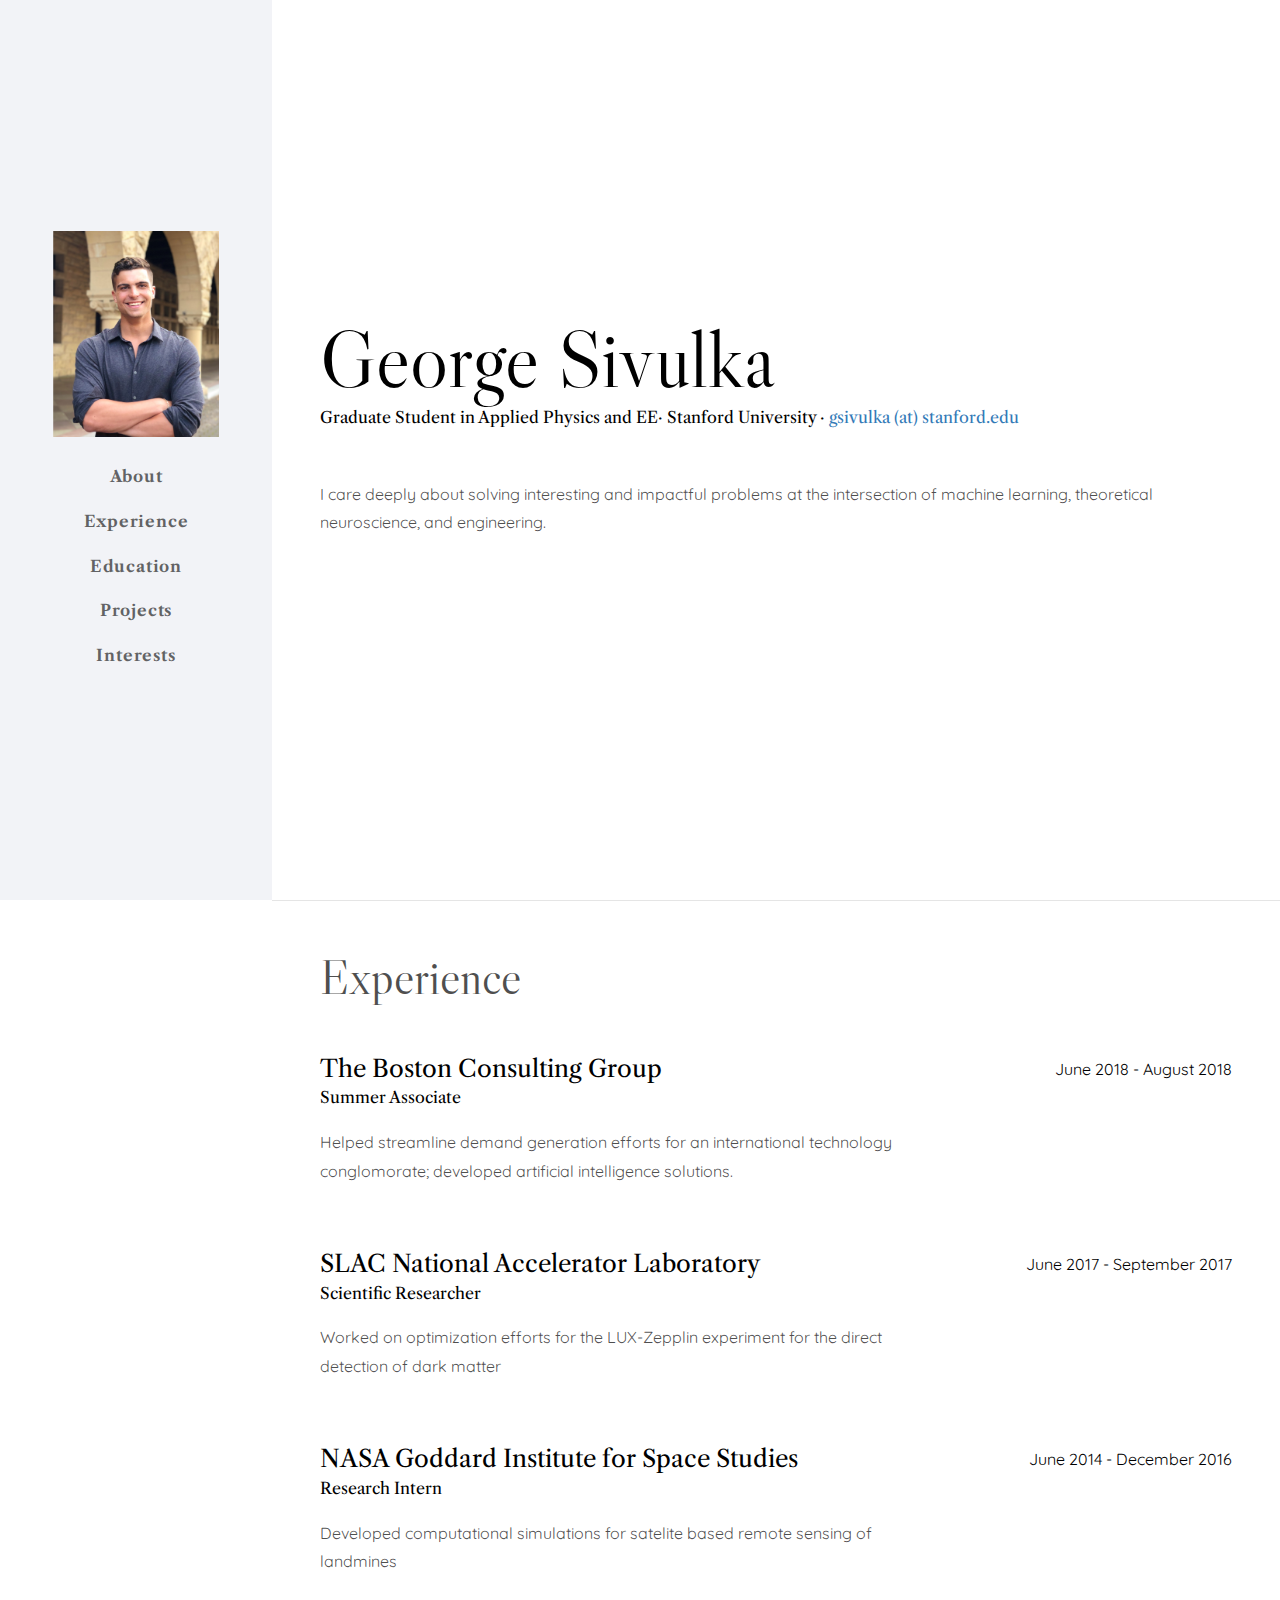
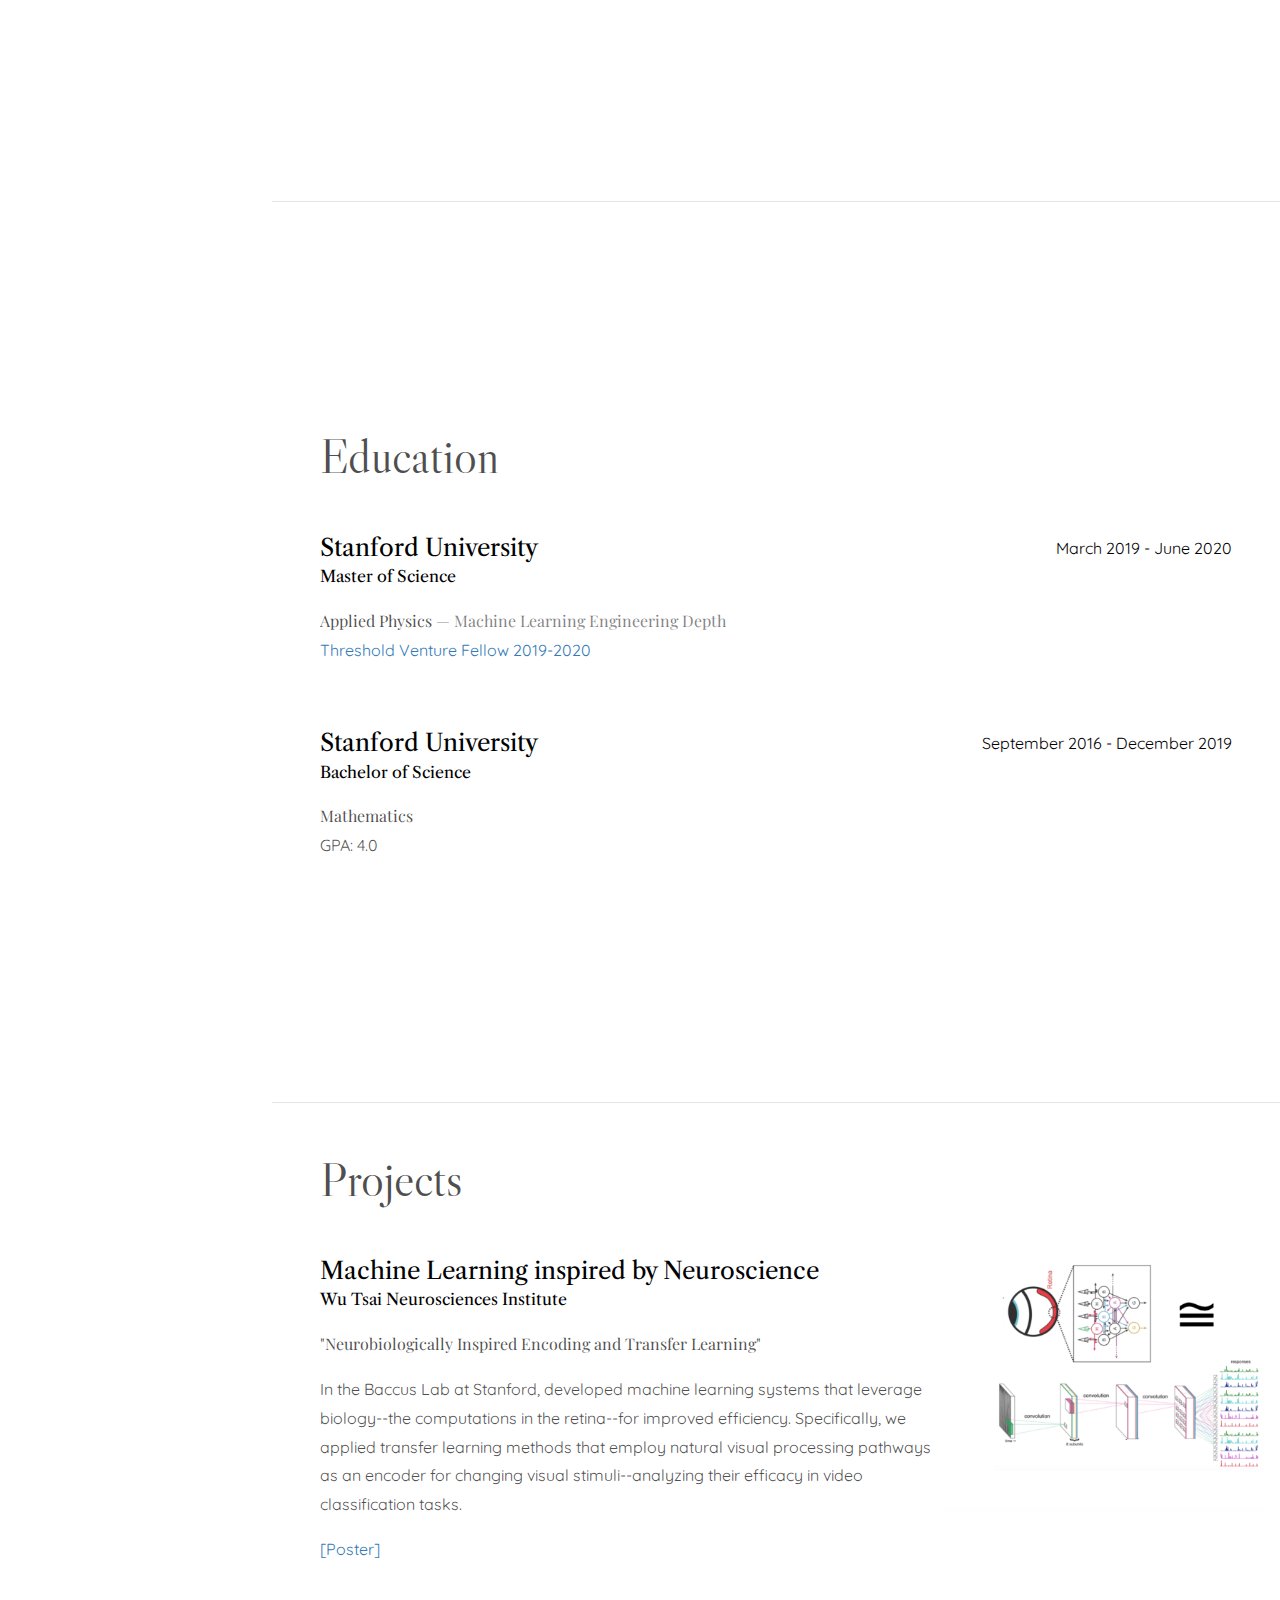
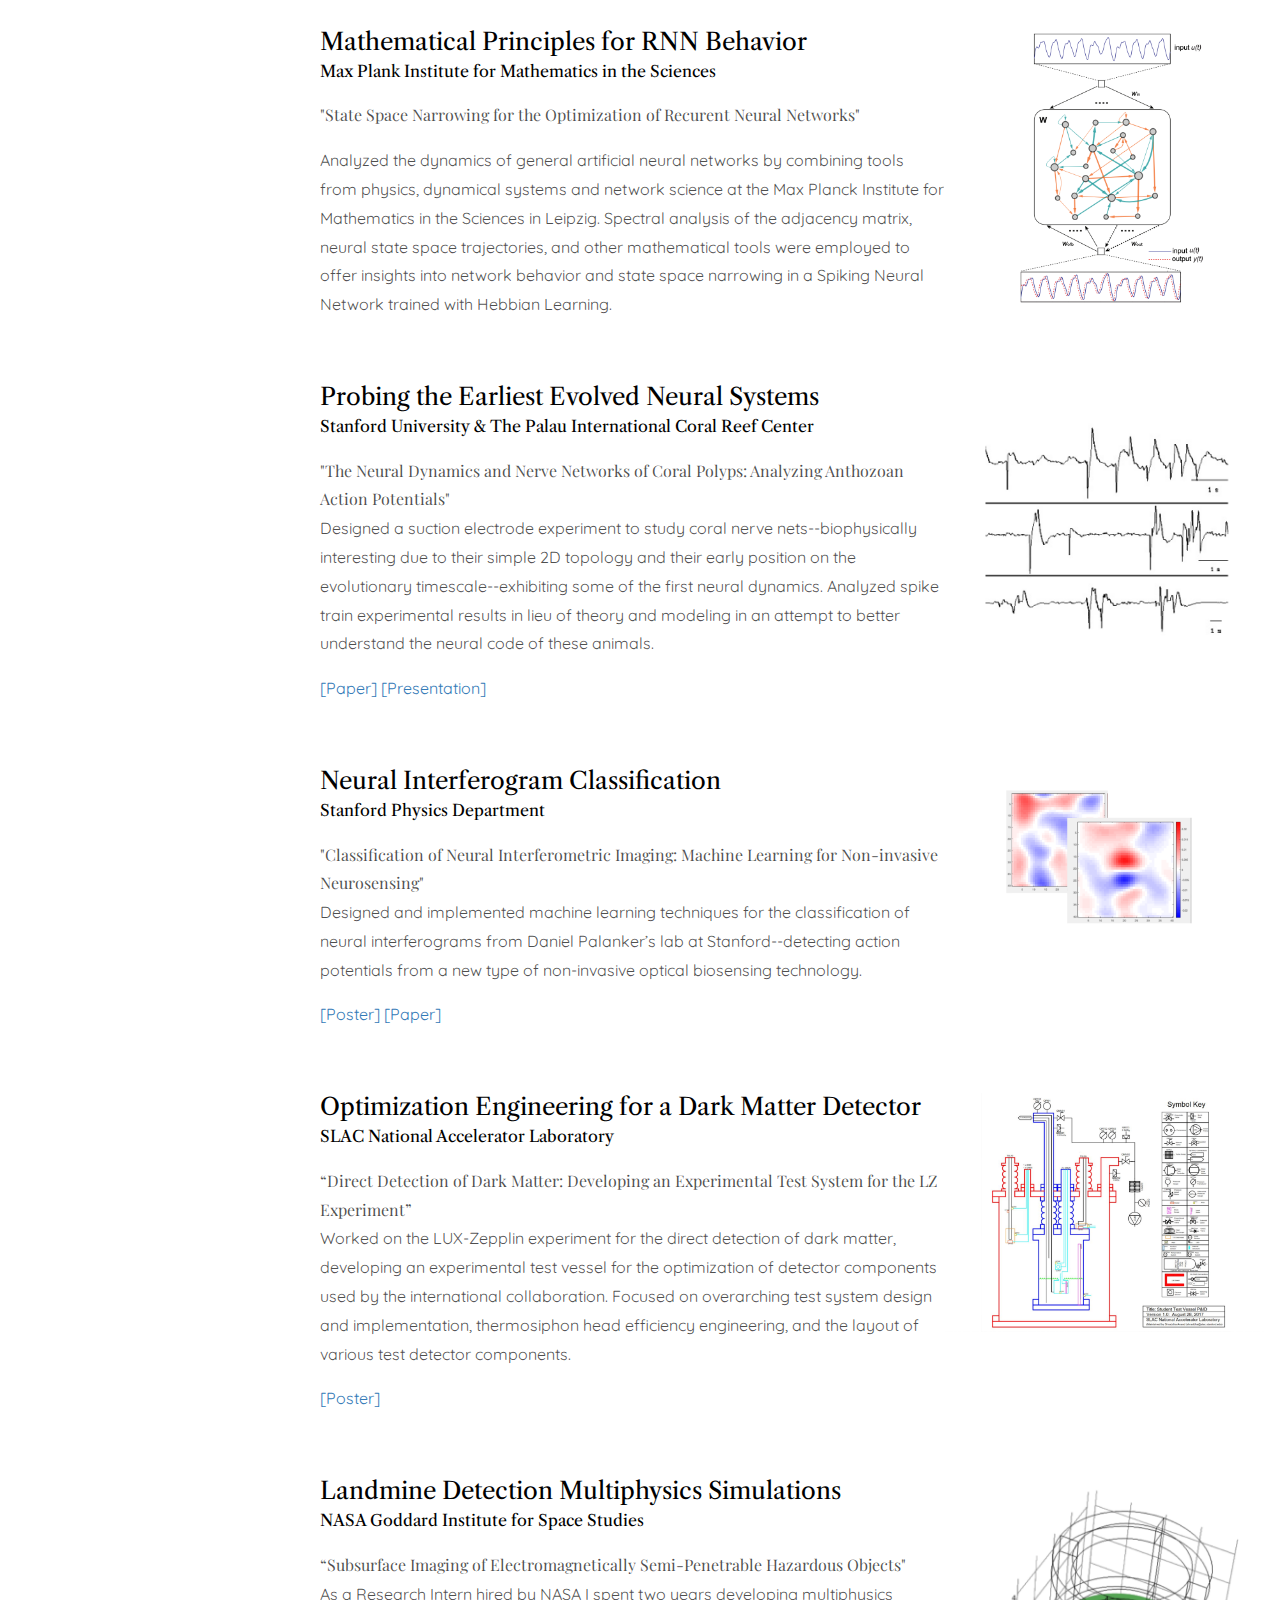
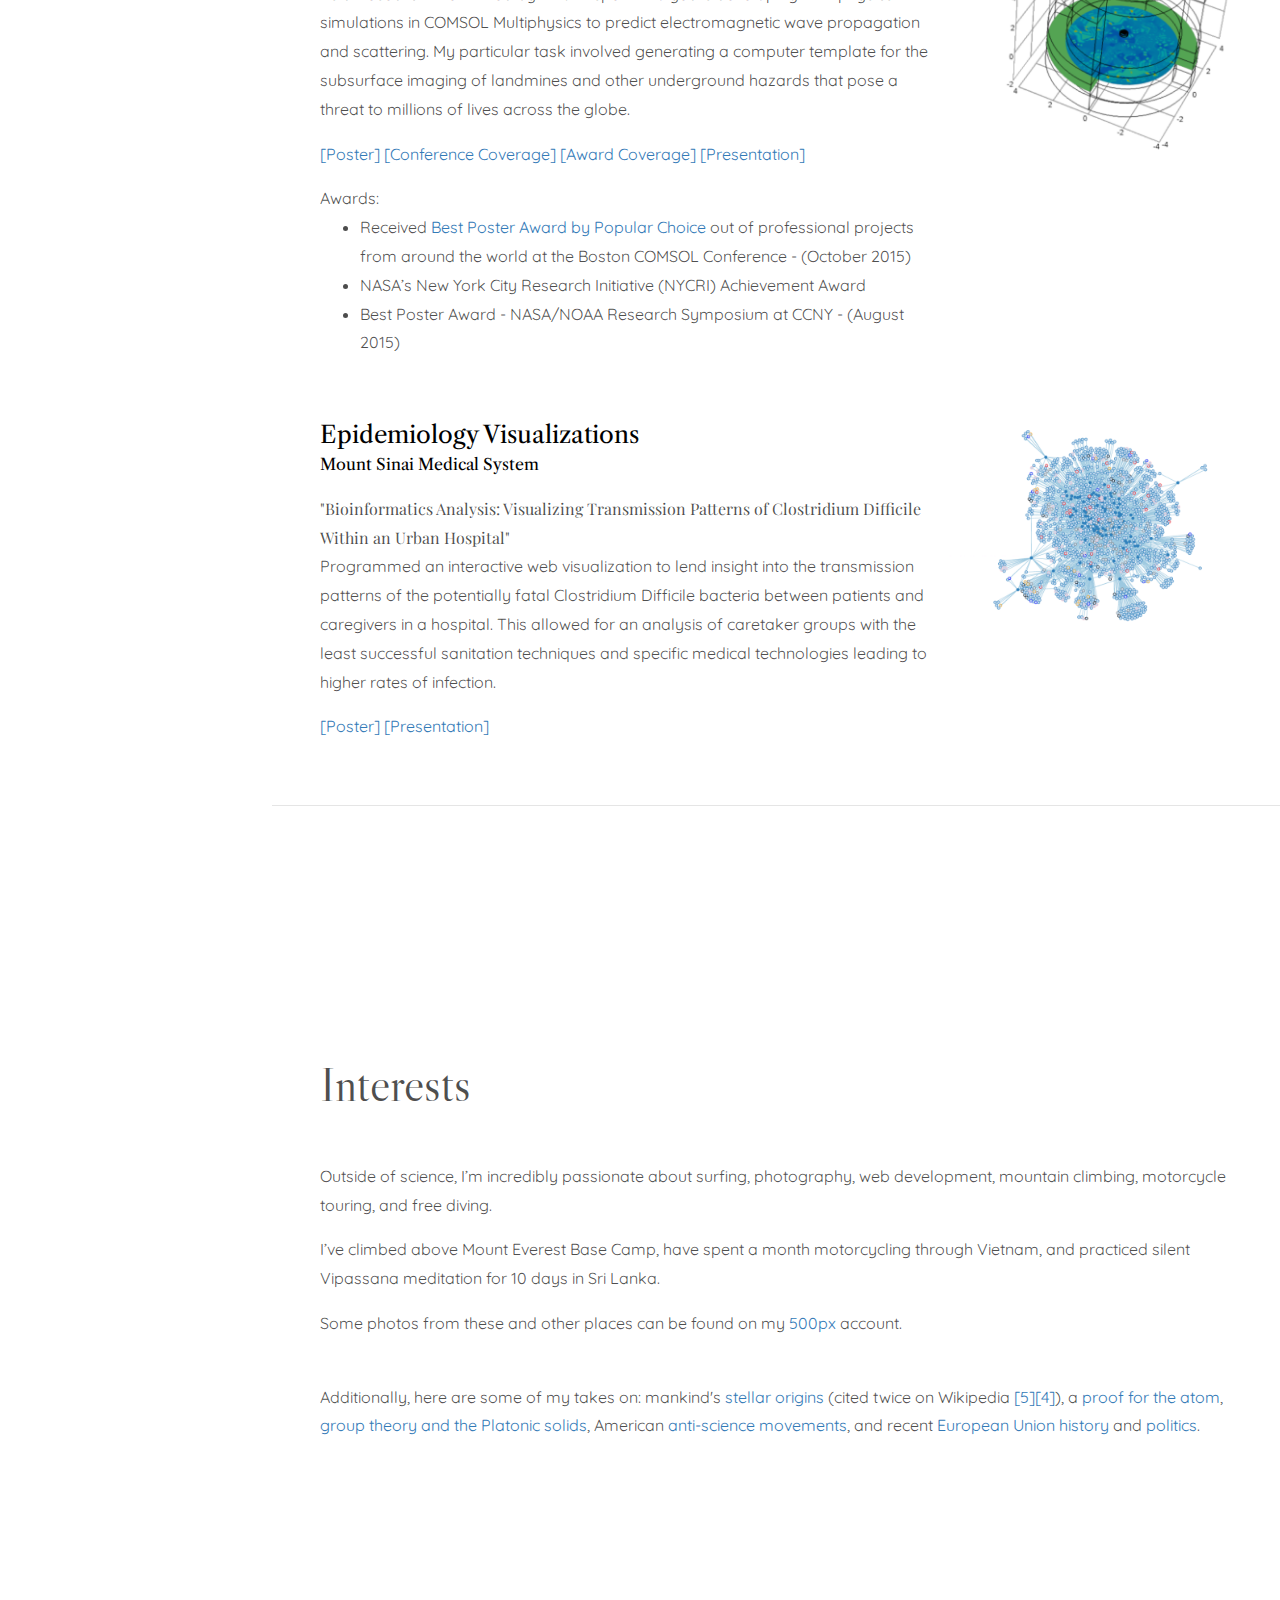
==== index.html @ 3ce3ccdd "Better one-liner" ====
<!-- GEORGE SIVULKA
    -\-                                                     
    \ - \-                                                  
     \  - -\                                                
      \      \\                                             
       \       \                                            
        \       \\                                              
         \        \\                           PERSONAL SITE                 
         \          \\                                        
         \           \\\                                      
          \            \\                                                 
           \            \\                                              
           \. .          \\                                  
            \    .       \\                                 
             \      .    \\                                            
              \       .  \\                                 
              \         . \\                                           
              \            <=)                                         
              \            <==)                                         
              \            <=)                                           
               \           .\\                                           _-
               \         .   \\                                        _-//
               \       .     \\                                     _-_/ /
               \ . . .        \\                                 _- _/ _/
                \              \\                              _- _/ _/
                \               \\                      ___-(O) _/ _/ 
                \                \                  __-   __   /_ /   
                \                 \\          ____ -__- -   /    \_     
                 \                  \\       - - - -       /   \_  \_     
                  \                   \                  //   // \__ \_
                   \                   \\              //   //      \_ \_ 
                    \                   \\          ///   //          \__- 
                    \                -   \\/////////    //            
                    \            -         \_         //              
                    /        -                      //                
                   /     -                       ///                  
                  /   -                       //                      
             __ -/                         ///
  __________/                            // |               
//-_________      ___                ////  |                
        ____\__ -/                /////    |                
    -  -______    -/  -________////        |                
     _______/   -/    \                   |                 
   /_________-/       \                   |                 
  //                  \                   /                 
                       \.                 /                 
                       \     .            /                 
                        \       .        /                  
                       \\           .    /                  
                        \                /                  
                        \              __|                  
                        \              ==/                  
                        /              //                   
                        /          .  //                    
                        /   .  .    //                      
                       /.           /                       
                      /            //                       
                      /           /
                     /          //
                    /         //
                 -/          /
                /          //
            ////         //
         ///_________////


-->

<!DOCTYPE html>
<html lang="en">

<head>

  <meta charset="utf-8">
  <meta name="viewport" content="width=device-width, initial-scale=1, shrink-to-fit=no">
  <meta name="description" content="About George Sivulka">
  <meta name="keywords" content="sivulka,Sivulka,george,George,George Sivulka,george sivulka,stanford,NASA,BCG">
  <meta name="author" content="George Sivulka">

  <title>George Sivulka</title>

  <!-- Bootstrap core CSS -->
  <link href="vendor/bootstrap/css/bootstrap.min.css" rel="stylesheet">

  <!-- Custom styles for this template -->
  <link href="css/resume.css" rel="stylesheet">
  <link rel="shortcut icon" href="favicon.ico" type="image/x-icon">

  <!-- Custom fonts for this template -->
    <link href="https://fonts.googleapis.com/css?family=Libre+Caslon+Display&display=swap" rel="stylesheet">
	<link href="https://fonts.googleapis.com/css?family=Quicksand:300,400,500,700" rel="stylesheet">
	<link href="https://fonts.googleapis.com/css?family=Playfair+Display:400,400i,700" rel="stylesheet">
    <link href="https://fonts.googleapis.com/css?family=Libre+Caslon+Text&display=swap" rel="stylesheet">

  <link href="vendor/fontawesome-free/css/all.min.css" rel="stylesheet">


	
  <!-- Global site tag (gtag.js) - Google Analytics -->
  <script async src="https://www.googletagmanager.com/gtag/js?id=UA-157284380-1"></script>
  <script>
  window.dataLayer = window.dataLayer || [];
  function gtag(){dataLayer.push(arguments);}
  gtag('js', new Date());

  gtag('config', 'UA-157284380-1');
  </script>




	<!-- JQuery -->
	<script src="https://ajax.googleapis.com/ajax/libs/jquery/3.4.1/jquery.min.js"></script>
	
	<!-- Show site once loaded -->
	<script> 
		$(window).on('load', function() {
			$("#cover").hide();
		});
	</script>
	
</head>

<body id="page-top">


	<div id="cover"><!--
		<div class="gooey">
		  <span class="dot"></span>
		  <div class="dots">
		    <span></span>
		    <span></span>
		    <span></span>
		  </div>
		</div>-->
	</div>

  <nav class="navbar navbar-expand-lg navbar-light bg-primary fixed-top" id="sideNav">
    <a class="navbar-brand js-scroll-trigger" href="#page-top">
      <!--<span class="d-block d-lg-none">George Sivulka</span>-->  
      <span class="d-none d-lg-block">
        <img class="img-fluid img-profile mx-auto mb-2" src="img/sivulka.jpg" alt="">
      </span>
    </a>
    <button class="navbar-toggler" type="button" data-toggle="collapse" data-target="#navbarSupportedContent" aria-controls="navbarSupportedContent" aria-expanded="false" aria-label="Toggle navigation">
      <span class="navbar-toggler-icon"></span>
    </button>
    <div class="collapse navbar-collapse" id="navbarSupportedContent">
      <ul class="navbar-nav">
        <li class="nav-item">
          <a class="nav-link js-scroll-trigger" href="#about">About</a>
        </li>
        <li class="nav-item">
          <a class="nav-link js-scroll-trigger" href="#experience">Experience</a>
        </li>
        <li class="nav-item">
          <a class="nav-link js-scroll-trigger" href="#education">Education</a>
        </li>
        <li class="nav-item">
          <a class="nav-link js-scroll-trigger" href="#projects">Projects</a>
        </li>
       <!-- <li class="nav-item">
          <a class="nav-link js-scroll-trigger" href="#skills">Skills</a>
        </li> -->
        <li class="nav-item">
          <a class="nav-link js-scroll-trigger" href="#interests">Interests</a>
        </li>
        <!--<li class="nav-item">
          <a class="nav-link js-scroll-trigger" href="#awards">Awards</a>
        </li> -->
      </ul>
    </div>
  </nav>

  <div class="container-fluid p-0" id="">

    <section class="resume-section p-3 p-lg-5 d-flex align-items-center" id="about">
      <div class="w-100">
        <h1 class="mb-0">
          <span class="text-primary">George Sivulka</span>
        </h1>
        <div class="subheading mb-5"> Graduate Student in Applied Physics and EE· Stanford University · 
          <a href="mailto:gsivulka@stanford.edu">gsivulka (at) stanford.edu</a>
        </div>
        <p class="lead mb-5">I care deeply about solving interesting and impactful problems at the intersection of machine learning, theoretical neuroscience, and engineering.</p>
        
      </div>
    </section>

    <hr class="m-0">

    <section class="resume-section p-3 p-lg-5 d-flex justify-content-center" id="experience">
      <div class="w-100">
        <h2 class="mb-5">Experience</h2>
          <!--
        <div class="resume-item d-flex flex-column flex-md-row justify-content-between mb-5">
          <div class="resume-content">
            <h3 class="mb-0">Max Plank Institute for Mathematics in the Sciences, <br> The Stanford Wu Tsai Neurosciences Institute, <br> The Palau International Coral Reef Center</h3>
            <div class="subheading mb-3">Visiting Researcher</div>
            <p>Conducted my own research on three different Theoretical Neuroscience projects in Micronesia, Germany, and back at Stanford.  </p>
          </div>
          <div class="resume-date text-md-right">
            <span class="text-primary">June 2019 - Present</span>
          </div>
        </div>-->

        <div class="resume-item d-flex flex-column flex-md-row justify-content-between mb-5">
          <div class="resume-content">
            <h3 class="mb-0">The Boston Consulting Group</h3>
            <div class="subheading mb-3">Summer Associate</div>
            <p> Helped streamline demand generation efforts for an international technology conglomorate; developed artificial intelligence solutions. </p>
          </div>
          <div class="resume-date text-md-right">
            <span class="text-primary">June 2018 - August 2018</span>
          </div>
        </div>

        <div class="resume-item d-flex flex-column flex-md-row justify-content-between mb-5">
          <div class="resume-content">
            <h3 class="mb-0">SLAC National Accelerator Laboratory</h3>
            <div class="subheading mb-3">Scientific Researcher</div>
            <p>Worked on optimization efforts for the LUX-Zepplin experiment for the direct detection of dark matter</p>
          </div>
          <div class="resume-date text-md-right">
            <span class="text-primary">June 2017 - September 2017</span>
          </div>
        </div>

        <div class="resume-item d-flex flex-column flex-md-row justify-content-between">
          <div class="resume-content">
            <h3 class="mb-0">NASA Goddard Institute for Space Studies</h3>
            <div class="subheading mb-3">Research Intern</div>
            <p>Developed computational simulations for satelite based remote sensing of landmines</p>
          </div>
          <div class="resume-date text-md-right">
            <span class="text-primary">June 2014 - December 2016</span>
          </div>
        </div>

      </div>

    </section>

    <hr class="m-0">

    <section class="resume-section p-3 p-lg-5 d-flex align-items-center" id="education">
      <div class="w-100">
        <h2 class="mb-5">Education</h2>

        <div class="resume-item d-flex flex-column flex-md-row justify-content-between mb-5">
          <div class="resume-content">
            <h3 class="mb-0">Stanford University</h3>
            <div class="subheading mb-3">Master of Science</div>
            <div class="serif">Applied Physics  <span class="lightertext">&mdash; Machine Learning Engineering Depth  </span> </div>
            <!--<p>GPA: 4.00</p>-->
		  <p><a href="https://stvp.stanford.edu/tvf"> Threshold Venture Fellow 2019-2020 </a></p>
          </div>
          <div class="resume-date text-md-right">
            <span class="text-primary">March 2019 - June 2020 </span>
          </div>
        </div>

        <div class="resume-item d-flex flex-column flex-md-row justify-content-between">
          <div class="resume-content">
            <h3 class="mb-0">Stanford University</h3>
            <div class="subheading mb-3">Bachelor of Science</div>
            <div class="serif">Mathematics</div>
            <p>GPA: 4.0</p>
          </div>
          <div class="resume-date text-md-right">
            <span class="text-primary">September 2016 - December 2019 </span>
          </div>
        </div>

      </div>
    </section>

   
      
    <!--<section class="resume-section p-3 p-lg-5 d-flex align-items-center" id="skills">
      <div class="w-100">
        <h2 class="mb-5">Skills</h2>

        <div class="subheading mb-3">Programming Languages &amp; Tools</div>
        <ul class="list-inline dev-icons">
          <li class="list-inline-item">
            <i class="fab fa-html5"></i>
          </li>
          <li class="list-inline-item">
            <i class="fab fa-css3-alt"></i>
          </li>
          <li class="list-inline-item">
            <i class="fab fa-js-square"></i>
          </li>
          <li class="list-inline-item">
            <i class="fab fa-angular"></i>
          </li>
          <li class="list-inline-item">
            <i class="fab fa-react"></i>
          </li>
          <li class="list-inline-item">
            <i class="fab fa-node-js"></i>
          </li>
          <li class="list-inline-item">
            <i class="fab fa-sass"></i>
          </li>
          <li class="list-inline-item">
            <i class="fab fa-less"></i>
          </li>
          <li class="list-inline-item">
            <i class="fab fa-wordpress"></i>
          </li>
          <li class="list-inline-item">
            <i class="fab fa-gulp"></i>
          </li>
          <li class="list-inline-item">
            <i class="fab fa-grunt"></i>
          </li>
          <li class="list-inline-item">
            <i class="fab fa-npm"></i>
          </li>
        </ul>

        <div class="subheading mb-3">Workflow</div>
        <ul class="fa-ul mb-0">
          <li>
            <i class="fa-li fa fa-check"></i>
            Mobile-First, Responsive Design</li>
          <li>
            <i class="fa-li fa fa-check"></i>
            Cross Browser Testing &amp; Debugging</li>
          <li>
            <i class="fa-li fa fa-check"></i>
            Cross Functional Teams</li>
          <li>
            <i class="fa-li fa fa-check"></i>
            Agile Development &amp; Scrum</li>
        </ul>
      </div>
    </section>-->
      
      <hr class="m-0">  
      
      <section class="resume-section p-3 p-lg-5 d-flex justify-content-center" id="projects">
      <div class="w-100">
        <h2 class="mb-5">Projects</h2>
        <div class="resume-item d-flex flex-column flex-md-row justify-content-between mb-5">
          <div class="resume-content">
            <h3 class="mb-0">Machine Learning inspired by Neuroscience</h3>
            <div class="subheading mb-3"> Wu Tsai Neurosciences Institute </div>
              <span class="serif">"Neurobiologically Inspired Encoding and Transfer Learning"</span>
              <p><a href=""></a> </p>
              <p>  In the Baccus Lab at Stanford, developed machine learning systems that leverage biology--the computations in the retina--for improved efficiency.  Specifically, we applied transfer learning methods that employ natural visual processing pathways as an encoder for changing visual stimuli--analyzing their efficacy in video classification tasks. 
              </p>
              <p><a href="/projects/SatchGeo.pdf">[Poster]</a></p>
          </div>
          <div class="resume-date text-md-right">
             <img class="img-fluid mx-auto mb-2" src="img/deepret.png" alt="">  
             
          </div>
        </div>



        <!--<div class="resume-item d-flex flex-column flex-md-row justify-content-between mb-5">
          <div class="resume-content">
            <h3 class="mb-0">Optimizing Non-invasive Neurostimulation</h3>
            <div class="subheading mb-3"> Wu Tsai Neurosciences Institute </div>
              <span class="serif">"Lorentz Force as a Physical Mechanism for Augmenting Ultrasonic Neurostimulation"</span>
              <p><a href="">[In Progress]</a> </p>
              <p>  In the Baccus Lab at Stanford, I am currently running experiments to augment non-invasive neurostimulation with ultrasound.  Specifically, sonic and magnetic parameters were varied for ultrasound experiments on mouse brain slice to narrow down possible mechanisms for improved resolution and signal strength.
</p>
          </div>
          <div class="resume-date text-md-right">
             <img class="img-fluid mx-auto mb-2" src="img/MOUSEY.png" alt="">  
             
          </div>
        </div>-->
          
          
        <div class="resume-item d-flex flex-column flex-md-row justify-content-between mb-5">
          <div class="resume-content">
            <h3 class="mb-0">Mathematical Principles for RNN Behavior</h3>
            <div class="subheading mb-3"> Max Plank Institute for Mathematics in the Sciences </div>
              <span class="serif">"State Space Narrowing for the Optimization of Recurent Neural Networks"</span>
              <p><!--<a href="">[In Progress]</a> --></p>
              <p> Analyzed the dynamics of general artificial neural networks by combining tools from physics, dynamical systems and network science at the Max Planck Institute for Mathematics in the Sciences in Leipzig.  Spectral analysis of the adjacency matrix, neural state space trajectories, and other mathematical tools were employed to offer insights into network behavior and state space narrowing in a Spiking Neural Network trained with Hebbian Learning.
</p>
          </div>
          <div class="resume-date text-md-right">
             <!--<span class="text-primary">July 2019 - Present</span>-->
             <img class="img-fluid mx-auto mb-2" src="img/ESN.png" alt="">  
             
          </div>
        </div>

        <div class="resume-item d-flex flex-column flex-md-row justify-content-between mb-5">
          <div class="resume-content">
            <h3 class="mb-0">Probing the Earliest Evolved Neural Systems</h3>
              <div class="subheading mb-3"> Stanford University  &amp; The Palau International Coral Reef Center </div>
              <span class="serif">"The Neural Dynamics and Nerve Networks of Coral Polyps: Analyzing Anthozoan Action Potentials"</span>
       		  <p> Designed a suction electrode experiment to study coral nerve nets--biophysically interesting due to their simple 2D topology and their early position on the evolutionary timescale--exhibiting some of the first neural dynamics. Analyzed spike train experimental results in lieu of theory and modeling in an attempt to better understand the neural code of these animals. </p>
		  <p><a href="/projects/CoralNeuronsPrelimDraft.pdf">[Paper]</a> <a href="/projects/CoralNeuronsPresentation.pdf">[Presentation]</a></p>
          </div>
          <div class="resume-date text-md-right">
             <!--<span class="text-primary">June 2019 - Present</span>-->
             <img class="img-fluid mx-auto mb-2" src="img/spikes.png" alt="">  
          </div>
        </div>
          
        
        <div class="resume-item d-flex flex-column flex-md-row justify-content-between mb-5">
          <div class="resume-content">
            <h3 class="mb-0">Neural Interferogram Classification</h3>
            <div class="subheading mb-3">Stanford Physics Department</div>
              <span class="serif">"Classification of Neural Interferometric Imaging: Machine Learning for Non-invasive Neurosensing" </span> 
        
              <p> Designed and implemented machine learning techniques for the classification of neural interferograms from Daniel Palanker’s lab at Stanford--detecting action potentials from a new type of non-invasive optical biosensing technology. </p>
  		              <p> <a href="/projects/NSURPoster.pdf">[Poster]</a> <a href="/projects/CS229Apaper.pdf">[Paper]</a></p>

          </div>
          <div class="resume-date text-md-right">
     
           <img class="img-fluid img-profile mx-auto mb-2 text-primary" src="img/interfer.png" alt="">

          </div>
        </div> 
          
          
        <div class="resume-item d-flex flex-column flex-md-row justify-content-between mb-5">
          <div class="resume-content">
            <h3 class="mb-0">Optimization Engineering for a Dark Matter Detector</h3>
            <div class="subheading mb-3">SLAC National Accelerator Laboratory</div>
              <span class="serif">“Direct Detection of Dark Matter: Developing an Experimental Test System for the LZ Experiment”</span>
              <p>Worked on the LUX-Zepplin experiment for the direct detection of dark matter, developing an experimental test vessel for the optimization of detector components used by the international collaboration. Focused on overarching test system design and implementation, thermosiphon head efficiency engineering, and the layout of various test detector components.</p>
              <p> <a href="/projects/SLACPoster.pdf">[Poster]</a> </p>
          </div>
          <div class="resume-date text-md-right">
           <!-- <span class="text-primary">July 2010 - December 2011</span> -->
          <img class="img-fluid mx-auto mb-2" src="img/STV.png" alt="">  
          </div>
        </div>

        <div class="resume-item d-flex flex-column flex-md-row justify-content-between mb-5">
          <div class="resume-content">
            <h3 class="mb-0">Landmine Detection Multiphysics Simulations</h3>
            <div class="subheading mb-3">NASA Goddard Institute for Space Studies</div>
              <span class="serif">  “Subsurface Imaging of Electromagnetically Semi-Penetrable Hazardous Objects" </span>
            <p>As a Research Intern hired by NASA I spent two years developing multiphysics simulations in COMSOL Multiphysics to predict electromagnetic wave propagation and scattering. My particular task involved generating a computer template for the subsurface imaging of landmines and other underground hazards that pose a threat to millions of lives across the globe.</p>
              <p><!--<a href="">[Paper]</a>-->  <a href="/projects/NASA1stPoster.pdf">[Poster]</a> <a href="https://www.comsol.com/paper/remote-sensing-of-electromagnetically-penetrable-objects-landmine-and-ied-detect-29052">[Conference Coverage]</a> <a href="https://www.regis.org/article.cfm?id=5030">[Award Coverage]</a> <a href="/projects/ComsolConfPres.pdf">[Presentation]</a></p>
              Awards: <br>
              <ul>
                  <li> Received <a href="https://www.comsol.com/blogs/comsol-conference-2015-boston-award-winners/">Best Poster Award by Popular Choice</a> out of professional projects from around the world at the Boston COMSOL Conference - (October 2015) </li>
                  <li> NASA’s New York City Research Initiative (NYCRI) Achievement Award </li>
                  <li> Best Poster Award - NASA/NOAA Research Symposium at CCNY - (August 2015)
</li>
        
            </ul>
          </div>
          <div class="resume-date text-md-right">
           <!--  <span class="text-primary">September 2008 - June 2010</span>-->
           <img class="img-fluid mx-auto mb-2" src="img/comsol1.png" alt="">

          </div>
            <br>
            <br>
            <br>
        </div>
        <div class="resume-item d-flex flex-column flex-md-row justify-content-between">
          <div class="resume-content">
            <h3 class="mb-0">Epidemiology Visualizations</h3>
            <div class="subheading mb-3">Mount Sinai Medical System</div>
              <span class="serif">"Bioinformatics Analysis: Visualizing Transmission Patterns of Clostridium Difficile Within an Urban Hospital" </span>
           <p>Programmed an interactive web visualization to lend insight into the transmission patterns of the potentially fatal Clostridium Difficile bacteria between patients and caregivers in a hospital. This allowed for an analysis of caretaker groups with the least successful sanitation techniques and specific medical technologies leading to higher rates of infection. </p>
              <p><a href="/projects/CdiffPoster.pdf">[Poster]</a> <a href="/projects/Cdiff.pdf">[Presentation]</a></p>
          </div>
          <div class="resume-date text-md-right">
           <!--  <span class="text-primary">September 2008 - June 2010</span>-->
           <img class="img-fluid img-profile mx-auto mb-2 text-primary" src="img/network.png" alt="">

          </div>
        </div>

      </div>

    </section>


<!--
    <section class="resume-section p-3 p-lg-5 d-flex align-items-center" id="Misc. Projects">
      <div class="w-100">
        <h2 class="mb-5">Personal Projects</h2>
          <div class="resume-item d-flex flex-column flex-md-row justify-content-between">
          <div class="resume-content">
            <h3 class="mb-0">Neural Interferogram Classification</h3>
            <div class="subheading mb-3">Stanford Physics Department</div>
              <span class="serif">"Classification of Neural Interferometric Imaging: Machine Learning for Non-invasive Neurosensing" </span> 
        
              <p> <a href="">[Poster]</a></p>
              
          </div>
          <div class="resume-date text-md-right">
     
           <img class="img-fluid img-profile mx-auto mb-2 text-primary" src="img/.png" alt="">

          </div>
        </div>
      </div>
    </section -->

    <hr class="m-0">

    <section class="resume-section p-3 p-lg-5 d-flex align-items-center" id="interests">
      <div class="w-100">
        <h2 class="mb-5">Interests</h2>
        <p>Outside of science, I’m incredibly passionate about surfing, photography, web development, mountain climbing, motorcycle touring, and free diving. </p><p> I’ve climbed above Mount Everest Base Camp, have spent a month motorcycling through Vietnam, and practiced silent Vipassana meditation for 10 days in Sri Lanka. </p>
        <p>Some photos from these and other places can be found on my <a href="https://www.500px.com/sivulka">500px</a> account.</p>
	<br />
	<p>Additionally, here are some of my takes on: mankind's <a href="http://large.stanford.edu/courses/2017/ph241/sivulka1/">stellar origins</a> (cited twice on Wikipedia <a href="https://en.wikipedia.org/wiki/S-process">[5]</a><a href="https://en.wikipedia.org/wiki/Paul_W._Merrill">[4]</a>), a <a href="http://large.stanford.edu/courses/2017/ph241/sivulka2/">proof for the atom</a>, <a href="/109.pdf">group theory and the Platonic solids</a>, American <a href="/PWR2.pdf">anti-science movements</a>, and recent <a href="/EU1.pdf">European Union history</a> and <a href="/EU2.pdf">politics</a>.</p>
      </div>
    </section>

    <hr class="m-0">
<!--
    <section class="resume-section p-3 p-lg-5 d-flex align-items-center" id="awards">
      <div class="w-100">
        <h2 class="mb-5">Awards &amp; Certifications</h2>
        <ul class="fa-ul mb-0">
          <li>
            <i class="fa-li fa fa-trophy text-warning"></i>
            Google Analytics Certified Developer</li>
          <li>
            <i class="fa-li fa fa-trophy text-warning"></i>
            Mobile Web Specialist - Google Certification</li>
          <li>
            <i class="fa-li fa fa-trophy text-warning"></i>
            1<sup>st</sup>
            Place - University of Colorado Boulder - Emerging Tech Competition 2009</li>
          <li>
            <i class="fa-li fa fa-trophy text-warning"></i>
            1<sup>st</sup>
            Place - University of Colorado Boulder - Adobe Creative Jam 2008 (UI Design Category)</li>
          <li>
            <i class="fa-li fa fa-trophy text-warning"></i>
            2<sup>nd</sup>
            Place - University of Colorado Boulder - Emerging Tech Competition 2008</li>
          <li>
            <i class="fa-li fa fa-trophy text-warning"></i>
            1<sup>st</sup>
            Place - James Buchanan High School - Hackathon 2006</li>
          <li>
            <i class="fa-li fa fa-trophy text-warning"></i>
            3<sup>rd</sup>
            Place - James Buchanan High School - Hackathon 2005</li>
        </ul>
      </div>
    </section>-->

  </div>

  <!-- Bootstrap core JavaScript -->
  <script src="vendor/jquery/jquery.min.js"></script>
  <script src="vendor/bootstrap/js/bootstrap.bundle.min.js"></script>

  <!-- Plugin JavaScript -->
  <script src="vendor/jquery-easing/jquery.easing.min.js"></script>

  <!-- Custom scripts for this template -->
  <script src="js/resume.min.js"></script>

</body>

</html>
---- css/resume.css ----
/*!
 * Start Bootstrap - Resume v5.0.7 (https://startbootstrap.com/template-overviews/resume)
 * Copyright 2013-2019 Start Bootstrap
 * Licensed under MIT (https://github.com/BlackrockDigital/startbootstrap-resume/blob/master/LICENSE)
 */



body {
  font-family: "Quicksand", Arial, sans-serif;
  padding-top: 54px;
  font-weight: 400;
  font-size: 15px;
  line-height: 1.8;
  color: rgba(0, 0, 0, 0.7); 
}

@media (min-width: 992px) {
  body {
    padding-top: 0;
    padding-left: 17rem; 
    font-size: 16px;
  }
}

::-moz-selection { background-color: #f2f3f7  ; 
} 
::selection { background-color: #f2f3f7  ; 
}

.serif{

    font-family: "Playfair Display", Georgia, serif;

}

.lightertext{
    color: rgba(0,0,0,0.5);
    

}



h1{
  font-size: 5rem;
  line-height: 5.5rem;
    font-weight: 400;
    

    font-family: 'Libre Caslon Display', serif; 
    /*font-family: "Playfair Display", Georgia, serif;*/

}

h2 {
  font-size: 3rem;
    /*font-family: "Playfair Display", Georgia, serif;    */
    font-weight: 200;
    font-family: 'Libre Caslon Display', serif;
}


h3,
h4,
h5,
h6 {
  color: #000;
  font-family: 'Libre Caslon Text', serif;
  font-weight: 400;
  /*text-transform: uppercase;*/
}

h3 {
  font-size: 1.5rem;
}

p.lead {
  font-size: 1rem;
  font-weight: 400;
}

.subheading {
   color: #000;
  /*font-family: "Playfair Display", Georgia, serif;*/
font-family: 'Libre Caslon Text', serif;

  font-weight: 400;
}

.social-icons a {
  display: inline-block;
  height: 3.5rem;
  width: 3.5rem;
  background-color: #495057;
  color: grey !important;
  border-radius: 100%;
  text-align: center;
  font-size: 1.5rem;
  line-height: 3.5rem;
  margin-right: 1rem;
}

.social-icons a:last-child {
  margin-right: 0;
}

.navbar-nav .nav-link {
    color: rgba(0, 0, 0, 0.6) !important;
}

.social-icons a:hover {
  background-color: #BD5D38;
}

.dev-icons {
  font-size: 3rem;
}

.dev-icons .list-inline-item i:hover {
  color: #2c98f0;
}

#sideNav .navbar-nav .nav-item .nav-link {
  font-weight: 800;
  letter-spacing: 0.05rem;
  /*text-transform: uppercase;*/
        font-family: 'Libre Caslon Text', Georgia, serif;


}

#sideNav .navbar-toggler:focus {
  outline-color: grey;
}

@media (min-width: 992px) {
  #sideNav {
    text-align: center;
    position: fixed;
    font-family: 'Libre Caslon Text', Georgia, serif;

    top: 0;
    left: 0;
    display: -webkit-box;
    display: -ms-flexbox;
    display: flex;
    -webkit-box-orient: vertical;
    -webkit-box-direction: normal;
    -ms-flex-direction: column;
    flex-direction: column;
    width: 17rem;
    height: 100vh;
  }
  #sideNav .navbar-brand {
    display: -webkit-box;
    display: -ms-flexbox;
    display: flex;
    margin: auto auto 0;
    padding: 0.5rem;
  }
  #sideNav .navbar-brand .img-profile {
    max-width: 13rem;
    max-height: 13rem;
    border: 1px solid rgba(0, 0, 0, 0);
  }
  #sideNav .navbar-collapse {
    display: -webkit-box;
    display: -ms-flexbox;
    display: flex;
    -webkit-box-align: start;
    -ms-flex-align: start;
    align-items: flex-start;
    -webkit-box-flex: 0;
    -ms-flex-positive: 0;
    flex-grow: 0;
    width: 100%;
    margin-bottom: auto;
  }
  #sideNav .navbar-collapse .navbar-nav {
    -webkit-box-orient: vertical;
    -webkit-box-direction: normal;
    -ms-flex-direction: column;
    flex-direction: column;
    width: 100%;
  }
  #sideNav .navbar-collapse .navbar-nav .nav-item {
    display: block;
  }
  #sideNav .navbar-collapse .navbar-nav .nav-item .nav-link {
    display: block;
  }
}

section.resume-section {
  padding-top: 5rem !important;
  padding-bottom: 5rem !important;
  max-width: 75rem;
}

section.resume-section .resume-item .resume-date {
  min-width: none;
}

@media (min-width: 768px) {
  section.resume-section {
    min-height: 100vh;
  }
  section.resume-section .resume-item .resume-date {
    min-width: 18rem;
  }
}

@media (min-width: 992px) {
  section.resume-section {
    padding-top: 3rem !important;
    padding-bottom: 3rem !important;
  }
}

.bg-primary {
  background-color: #f2f3f7 !important;
}

.text-primary {
  color: black !important;
}

a {
  color: #337ab7;
}

a:hover, a:focus, a:active {
  color: #2c98f0;
}

.img-fluid {
    max-width: 20em;    
    vertical-align: middle;
}




/*#cover {position: fixed; height: 100%; width: 100%; top:0; left: 0; background: #fff; z-index:9999;}


#cover2 {display: none;}*/

#cover {position: fixed; height: 100%; width: 100%; top:0; left: 0; background: #fff; z-index:9999;}

.gooey {
  z-index:9999;
  position: absolute;
  top: 50%;
  left: 50%;
  width: 142px;
  height: 40px;
  margin: -20px 0 0 -71px;
  background: #fff;
  filter: contrast(20);
}
.gooey .dot {
  position: absolute;
  width: 16px;
  height: 16px;
  top: 12px;
  left: 15px;
  filter: blur(4px);
  background: #000;
  border-radius: 50%;
  transform: translateX(0);
  animation: dot 2.8s infinite;
}
.gooey .dots {
  transform: translateX(0);
  margin-top: 12px;
  margin-left: 31px;
  animation: dots 2.8s infinite;
}
.gooey .dots span {
  display: block;
  float: left;
  width: 16px;
  height: 16px;
  margin-left: 16px;
  filter: blur(4px);
  background: #000;
  border-radius: 50%;
}
@-moz-keyframes dot {
  50% {
    transform: translateX(96px);
  }
}
@-webkit-keyframes dot {
  50% {
    transform: translateX(96px);
  }
}
@-o-keyframes dot {
  50% {
    transform: translateX(96px);
  }
}
@keyframes dot {
  50% {
    transform: translateX(96px);
  }
}
@-moz-keyframes dots {
  50% {
    transform: translateX(-31px);
  }
}
@-webkit-keyframes dots {
  50% {
    transform: translateX(-31px);
  }
}
@-o-keyframes dots {
  50% {
    transform: translateX(-31px);
  }
}
@keyframes dots {
  50% {
    transform: translateX(-31px);
  }
}
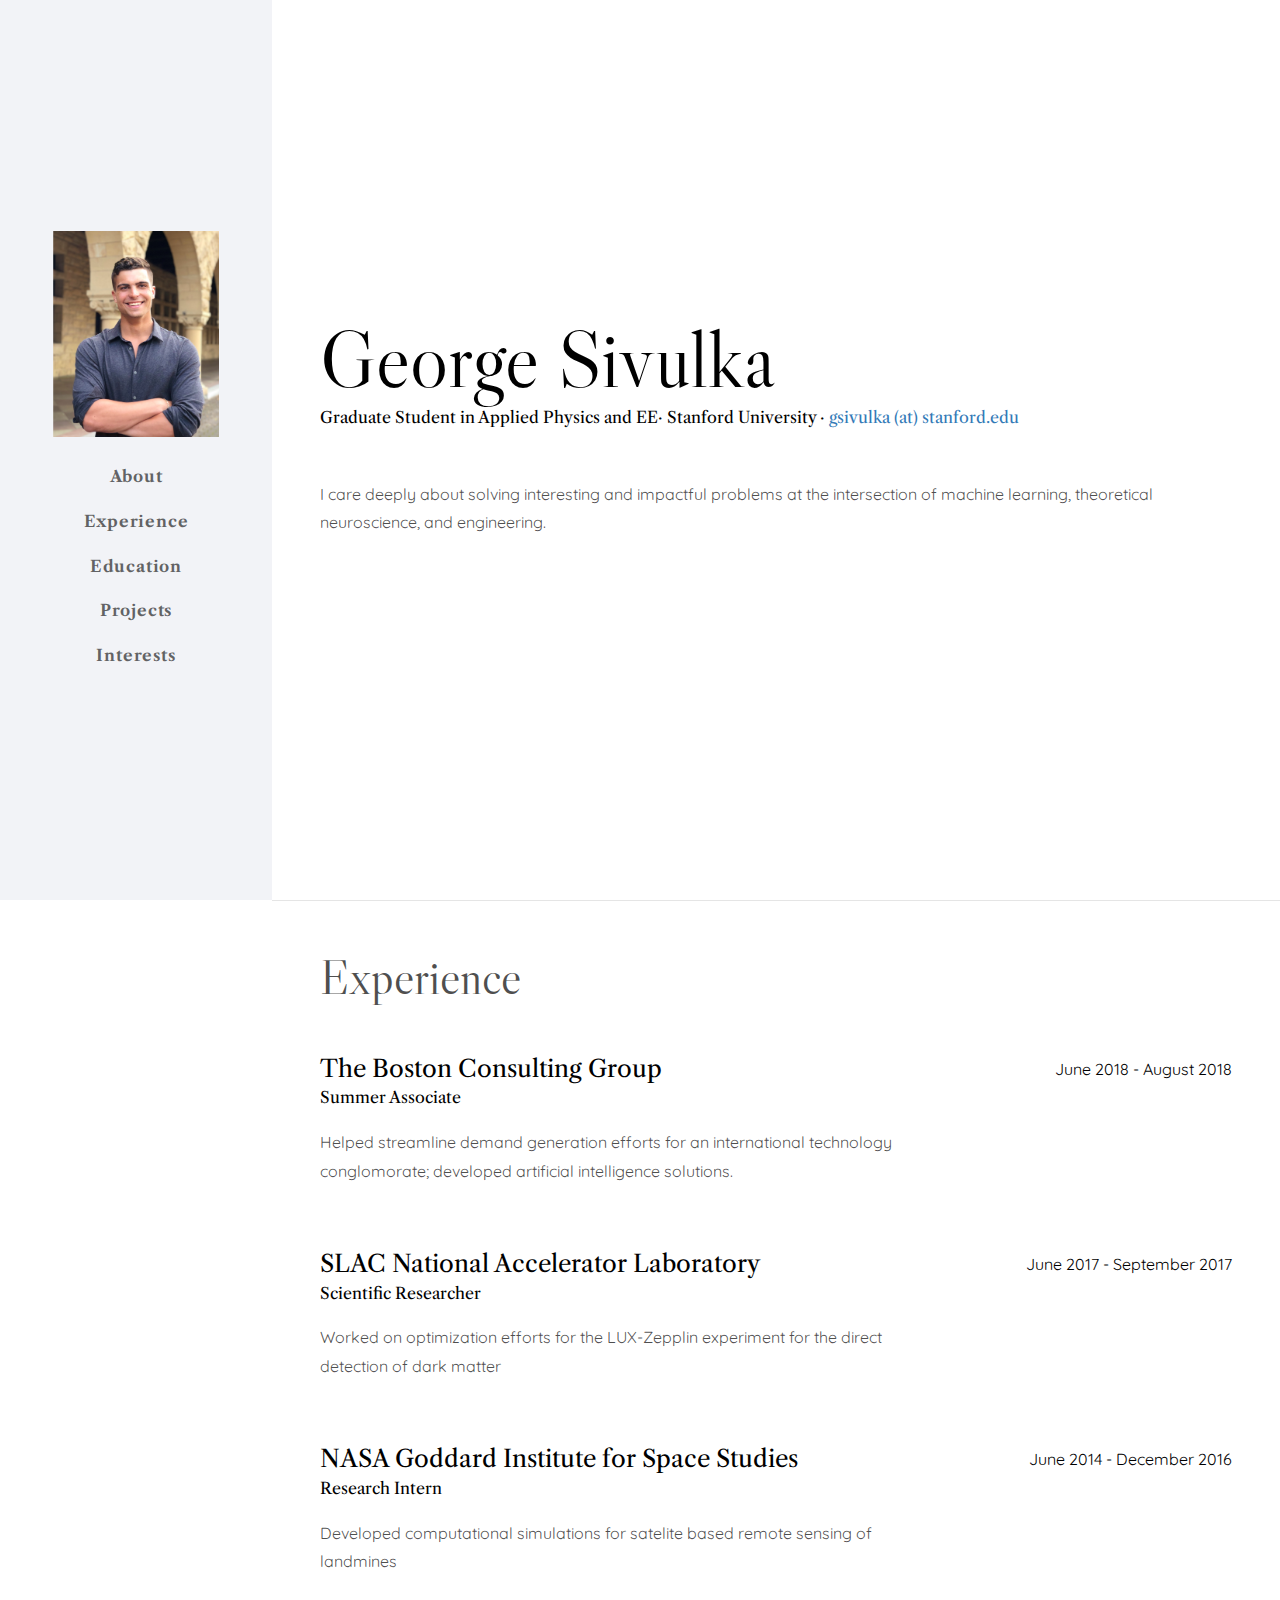
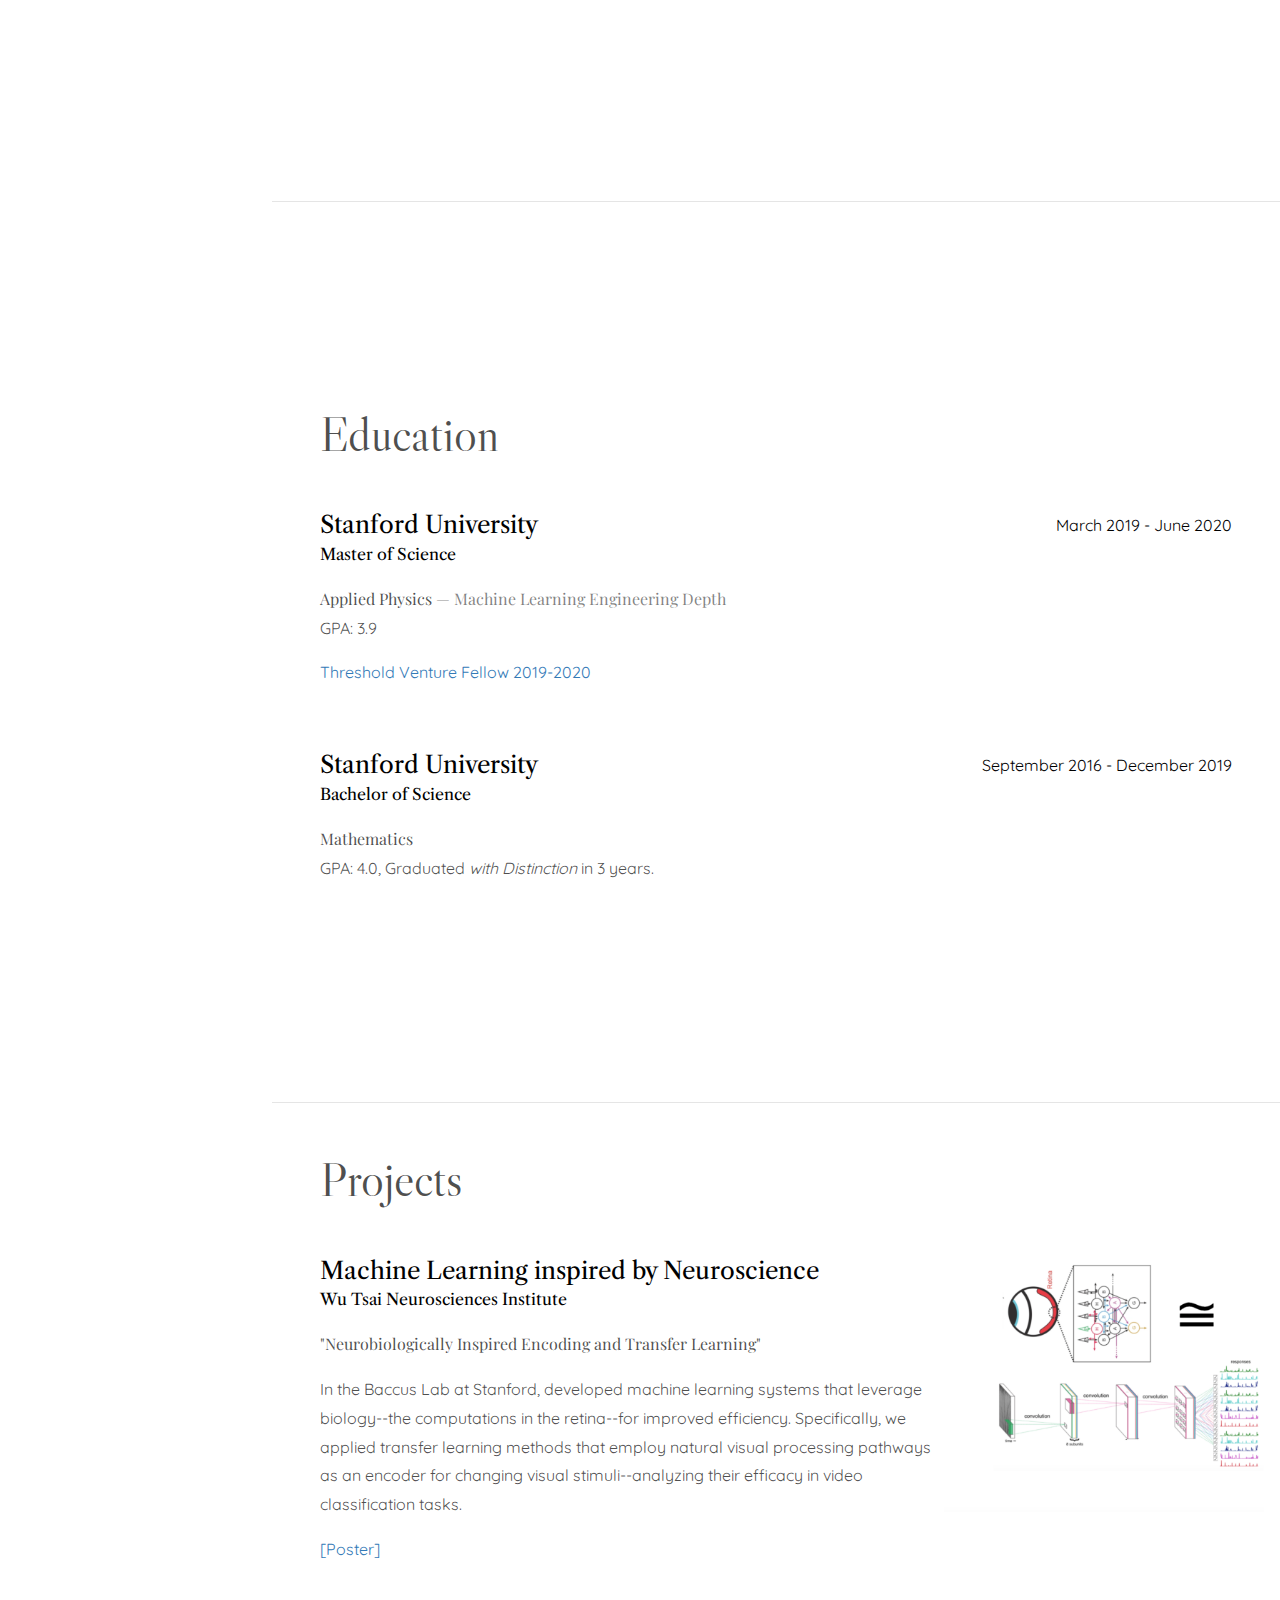
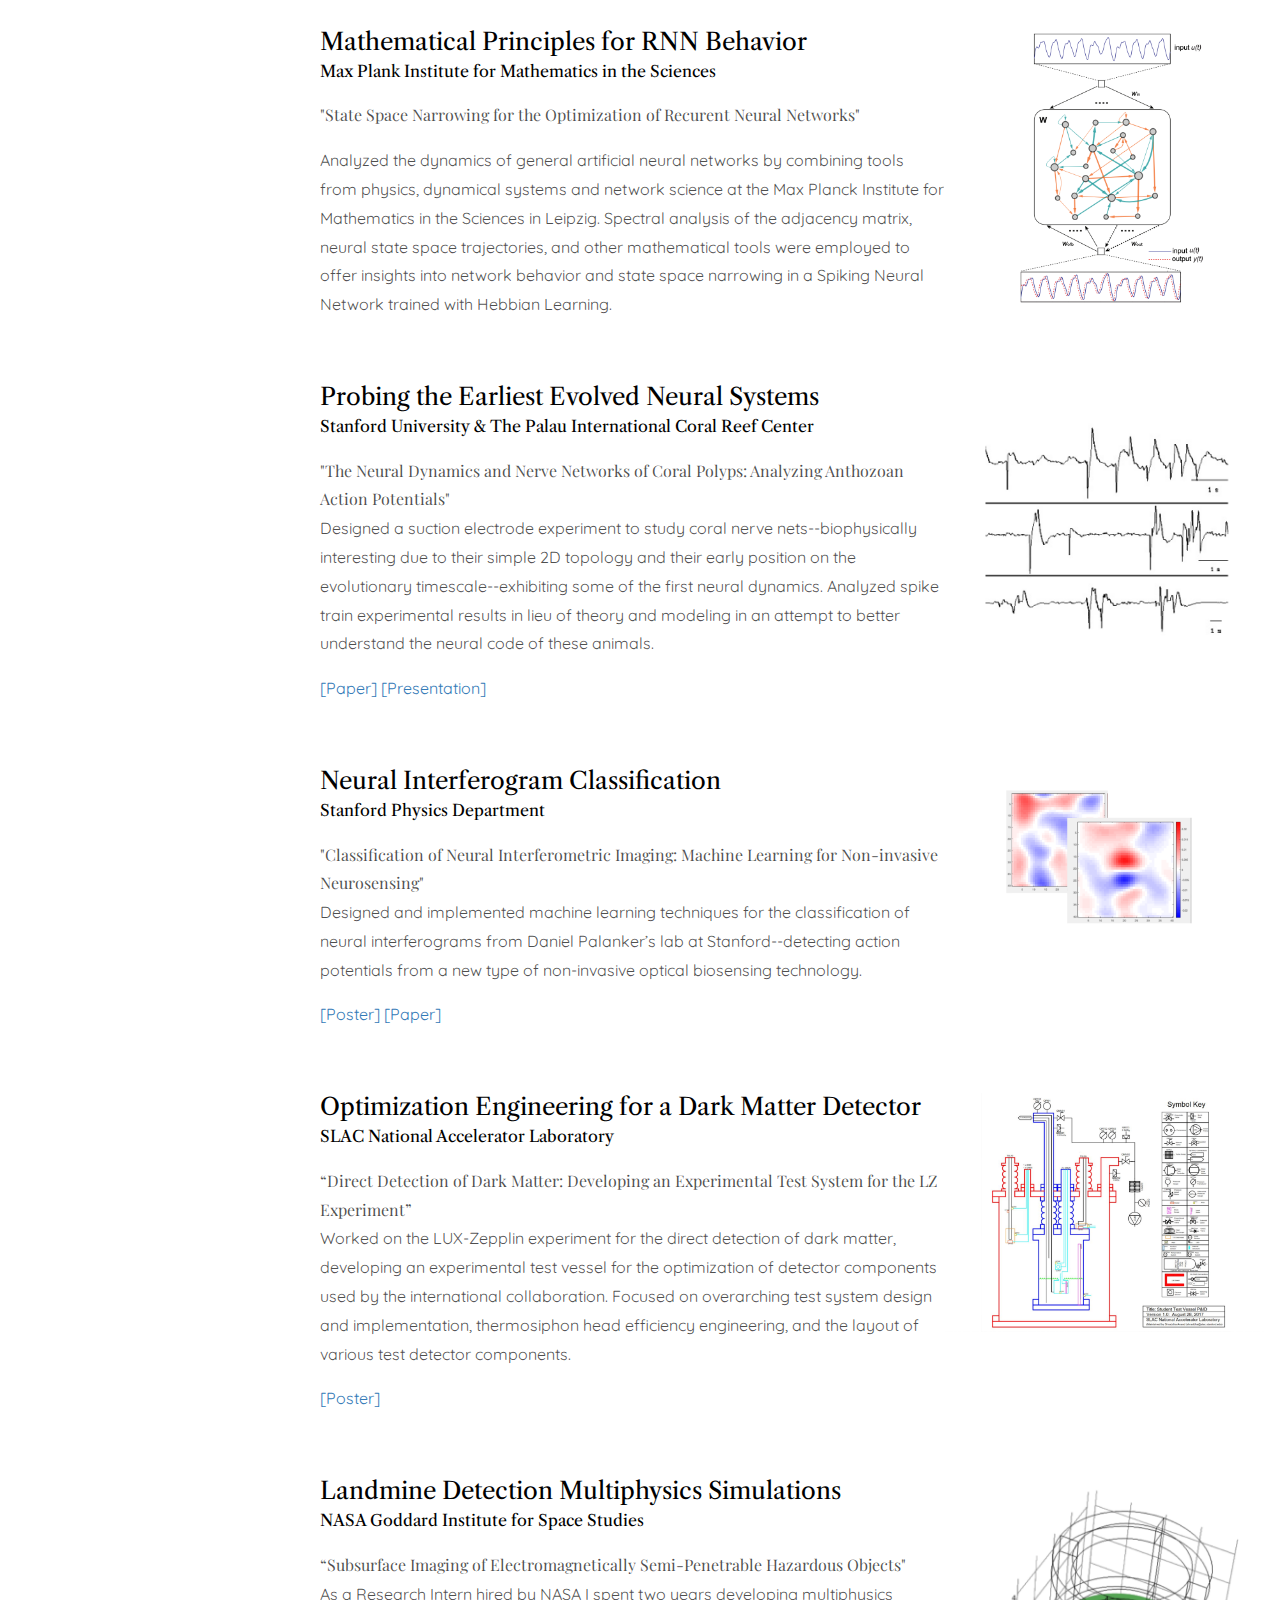
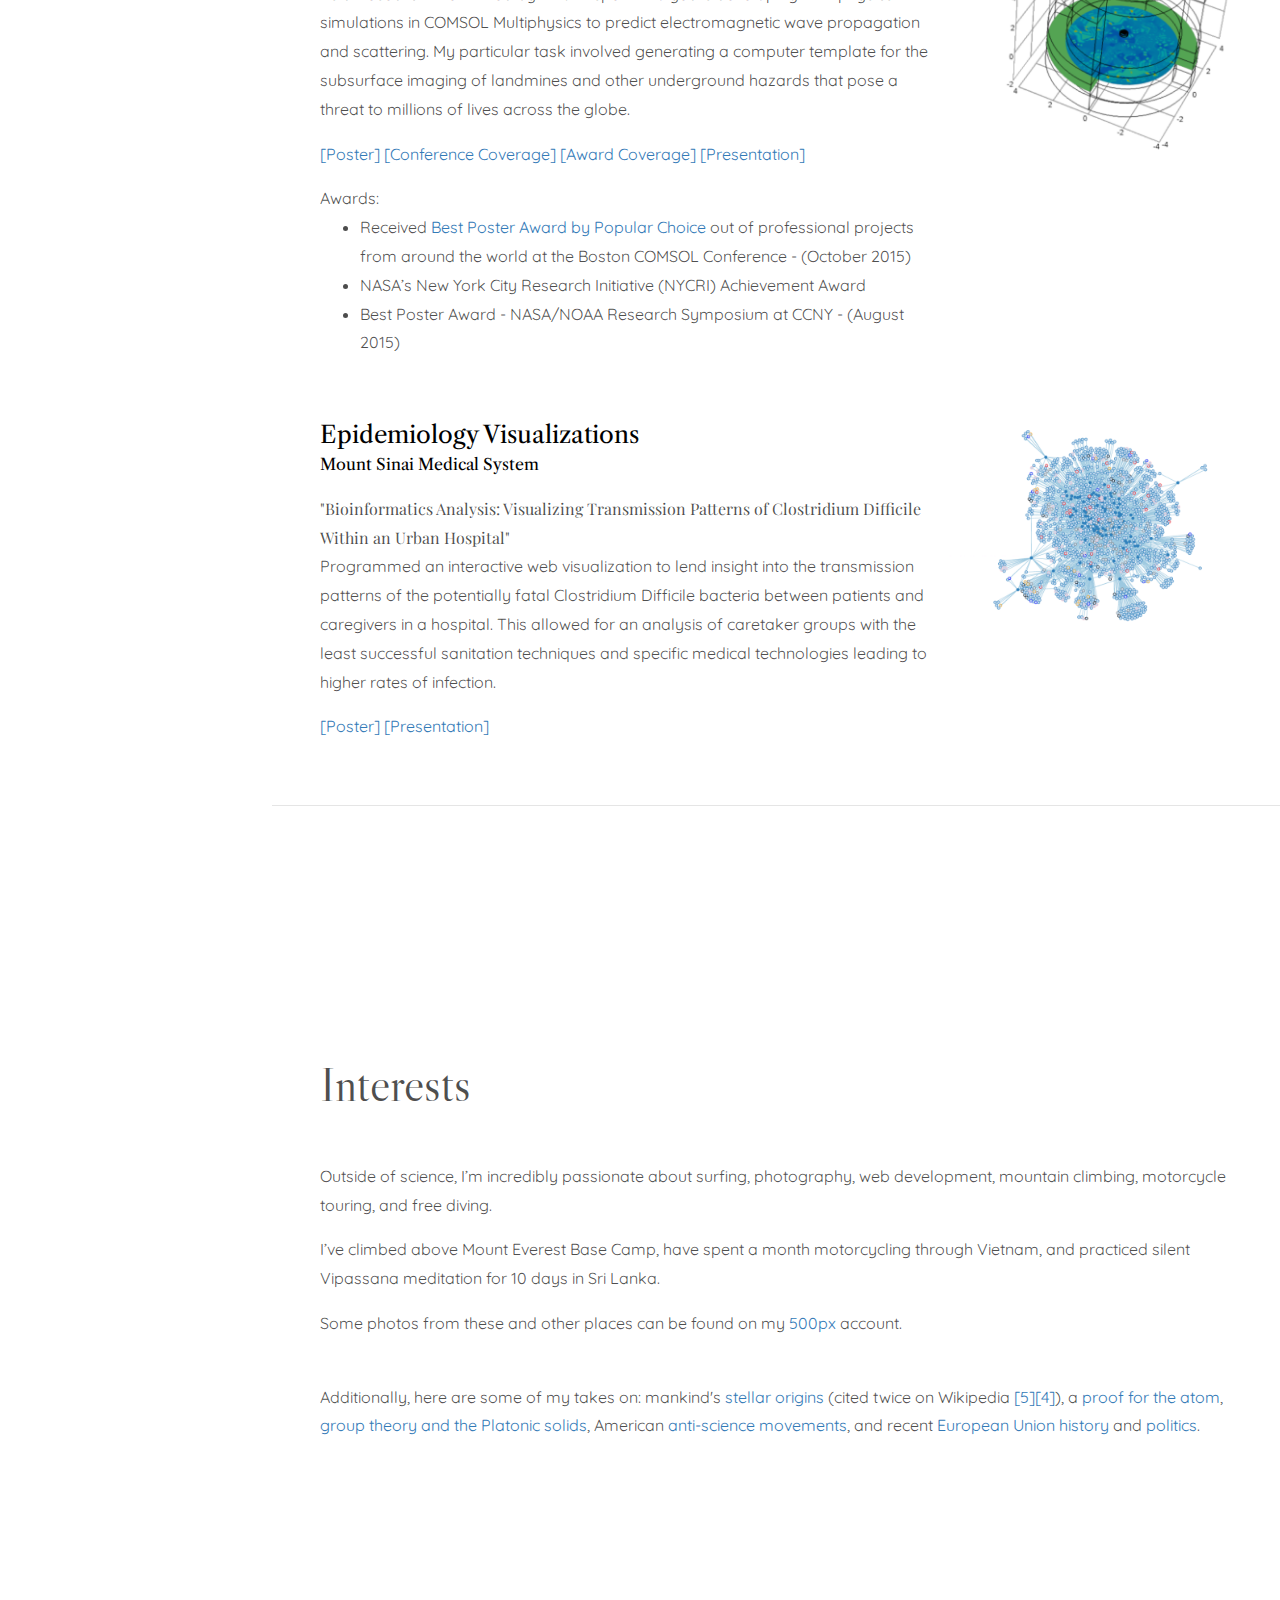
==== commit 14e074b3: "Grades and Distinction" ====
--- a/index.html
+++ b/index.html
@@ -252,7 +252,7 @@
             <h3 class="mb-0">Stanford University</h3>
             <div class="subheading mb-3">Master of Science</div>
             <div class="serif">Applied Physics  <span class="lightertext">&mdash; Machine Learning Engineering Depth  </span> </div>
-            <!--<p>GPA: 4.00</p>-->
+            <p>GPA: 3.9</p>
 		  <p><a href="https://stvp.stanford.edu/tvf"> Threshold Venture Fellow 2019-2020 </a></p>
           </div>
           <div class="resume-date text-md-right">
@@ -265,7 +265,7 @@
             <h3 class="mb-0">Stanford University</h3>
             <div class="subheading mb-3">Bachelor of Science</div>
             <div class="serif">Mathematics</div>
-            <p>GPA: 4.0</p>
+		  <p>GPA: 4.0, Graduated <i>with Distinction</i> in 3 years.</p> 
           </div>
           <div class="resume-date text-md-right">
             <span class="text-primary">September 2016 - December 2019 </span>
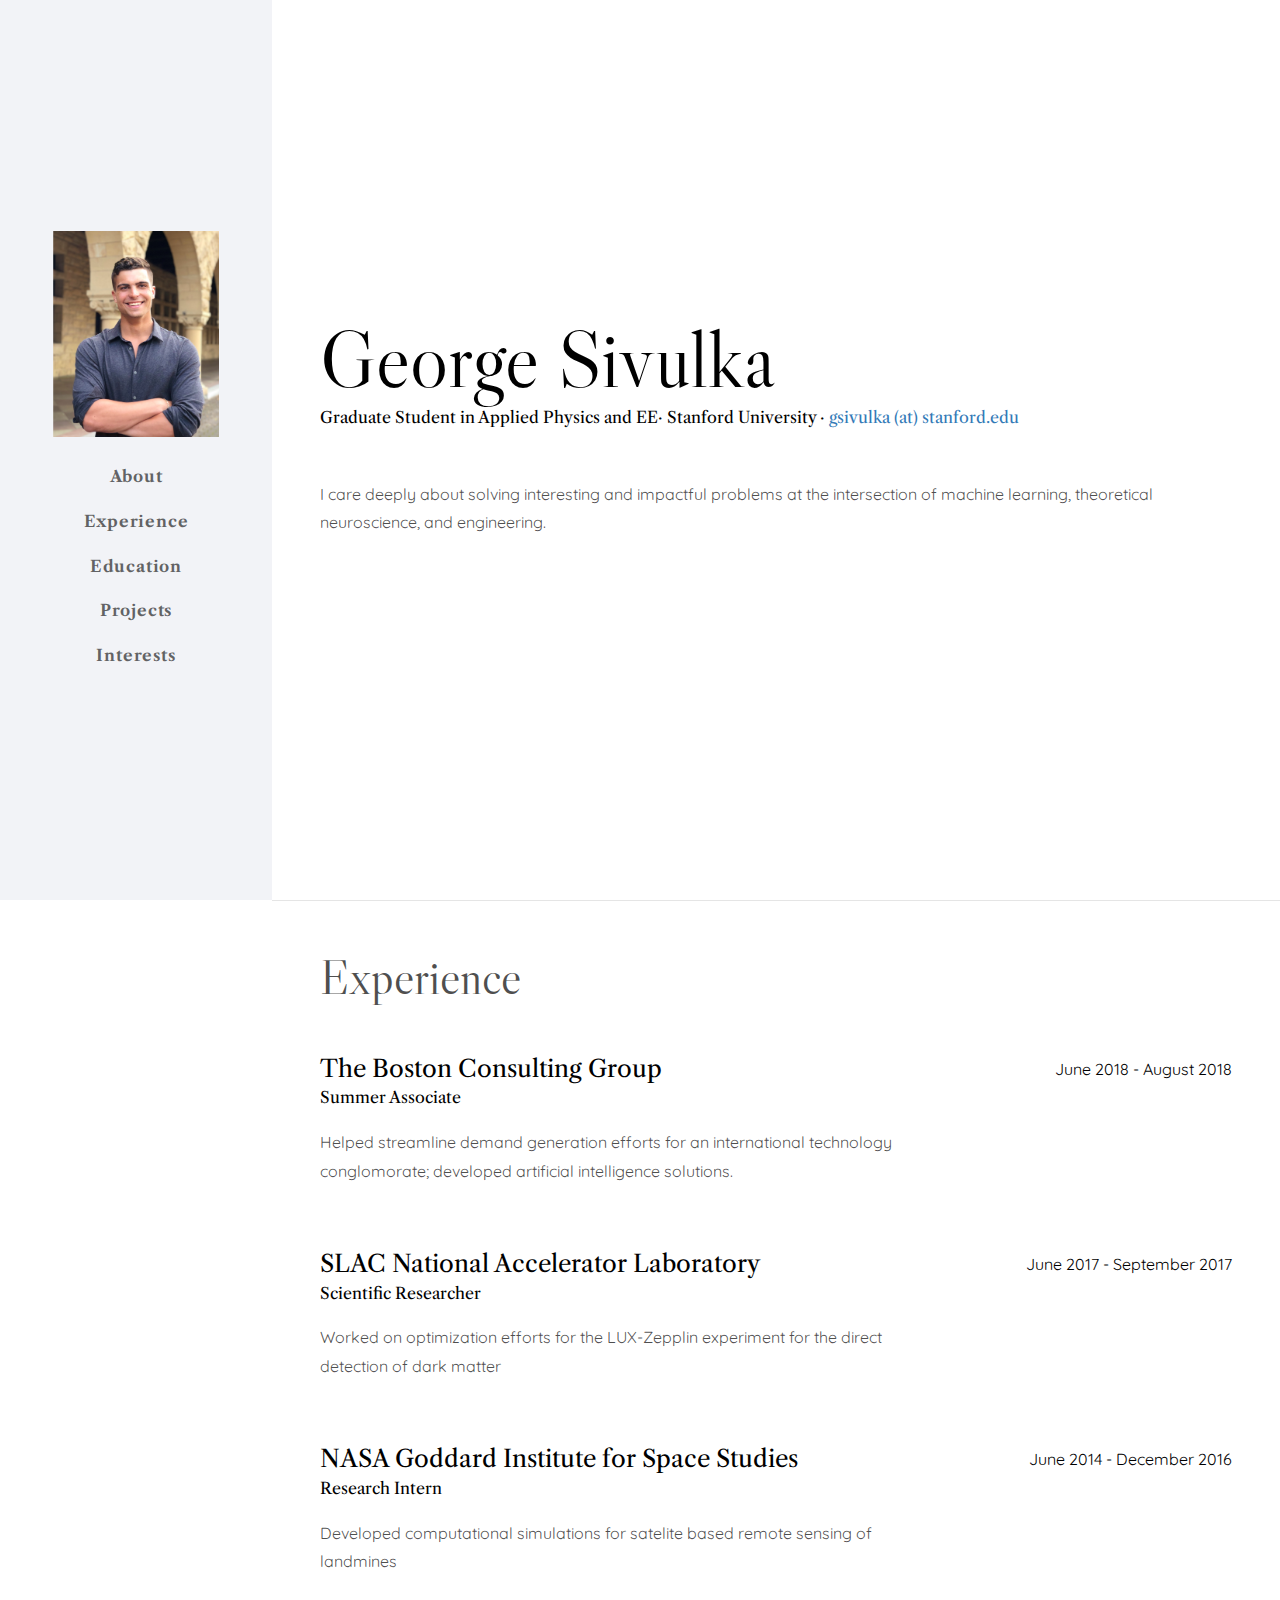
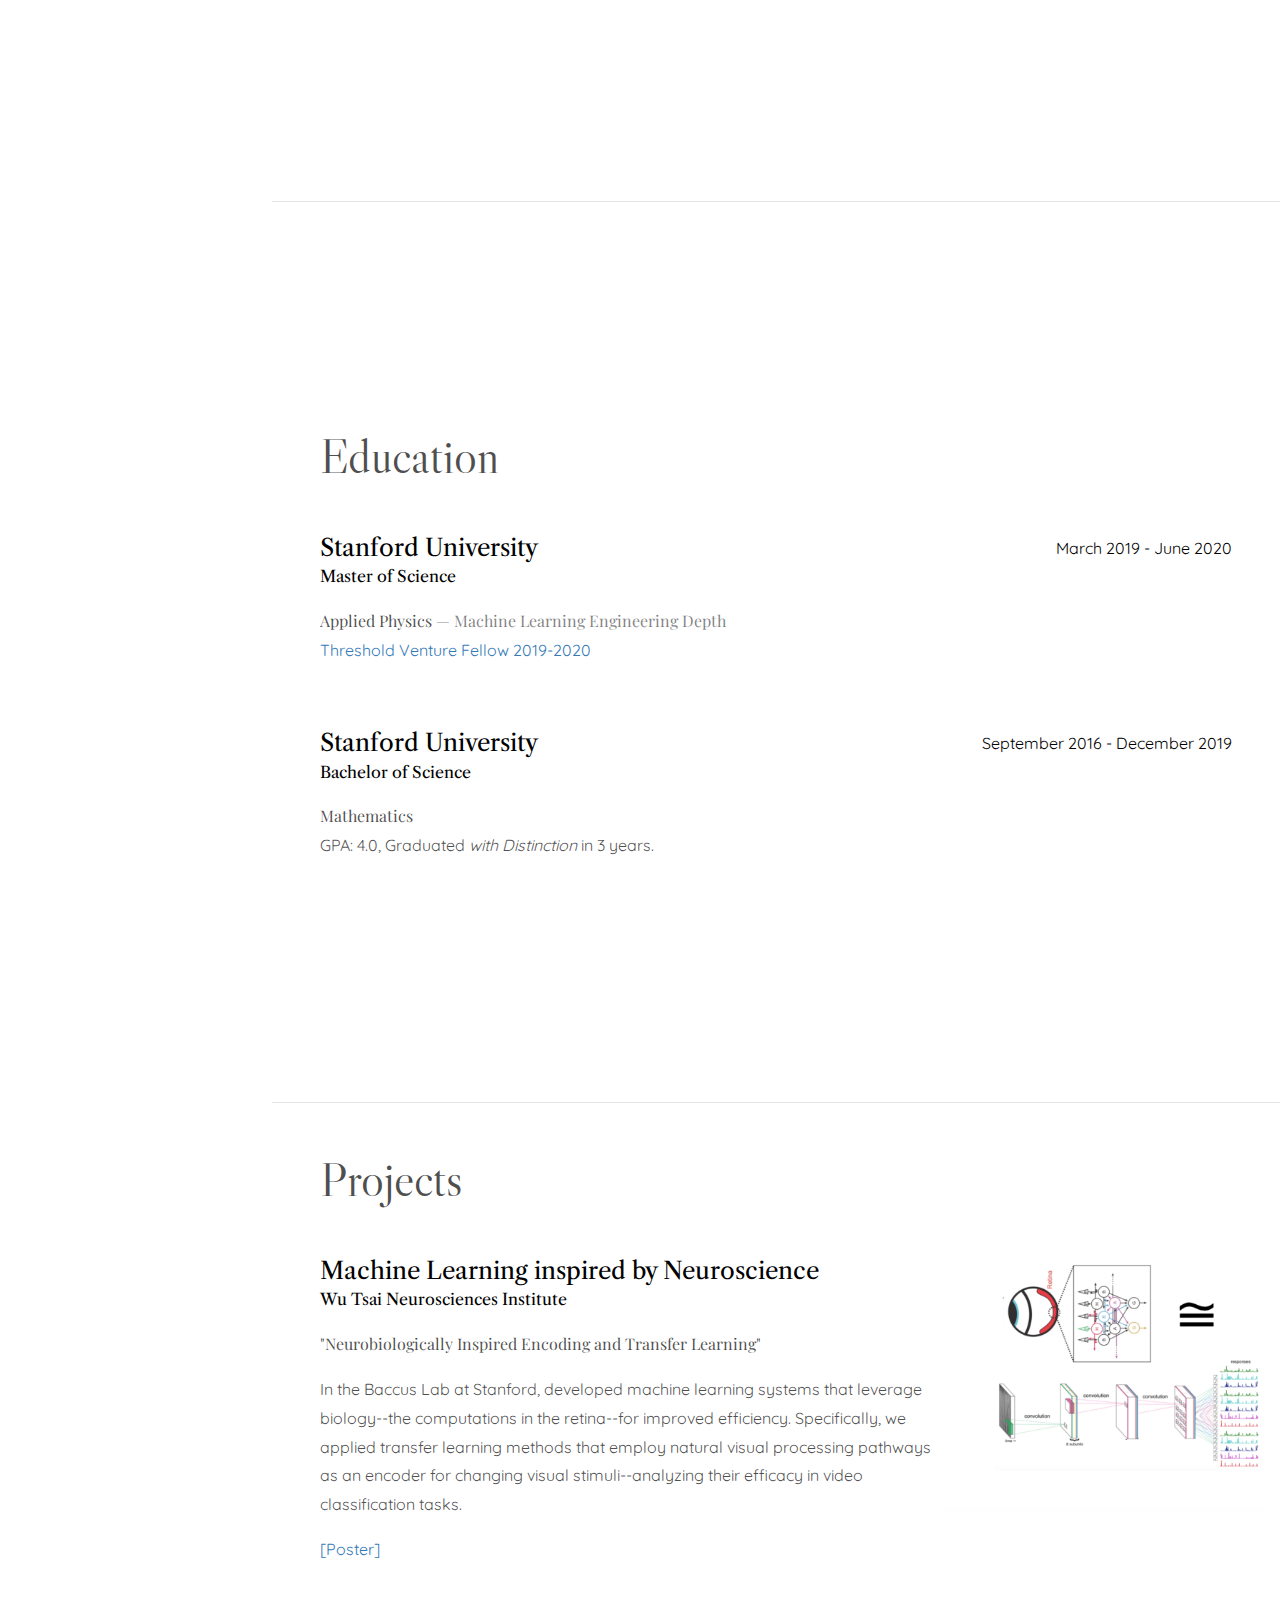
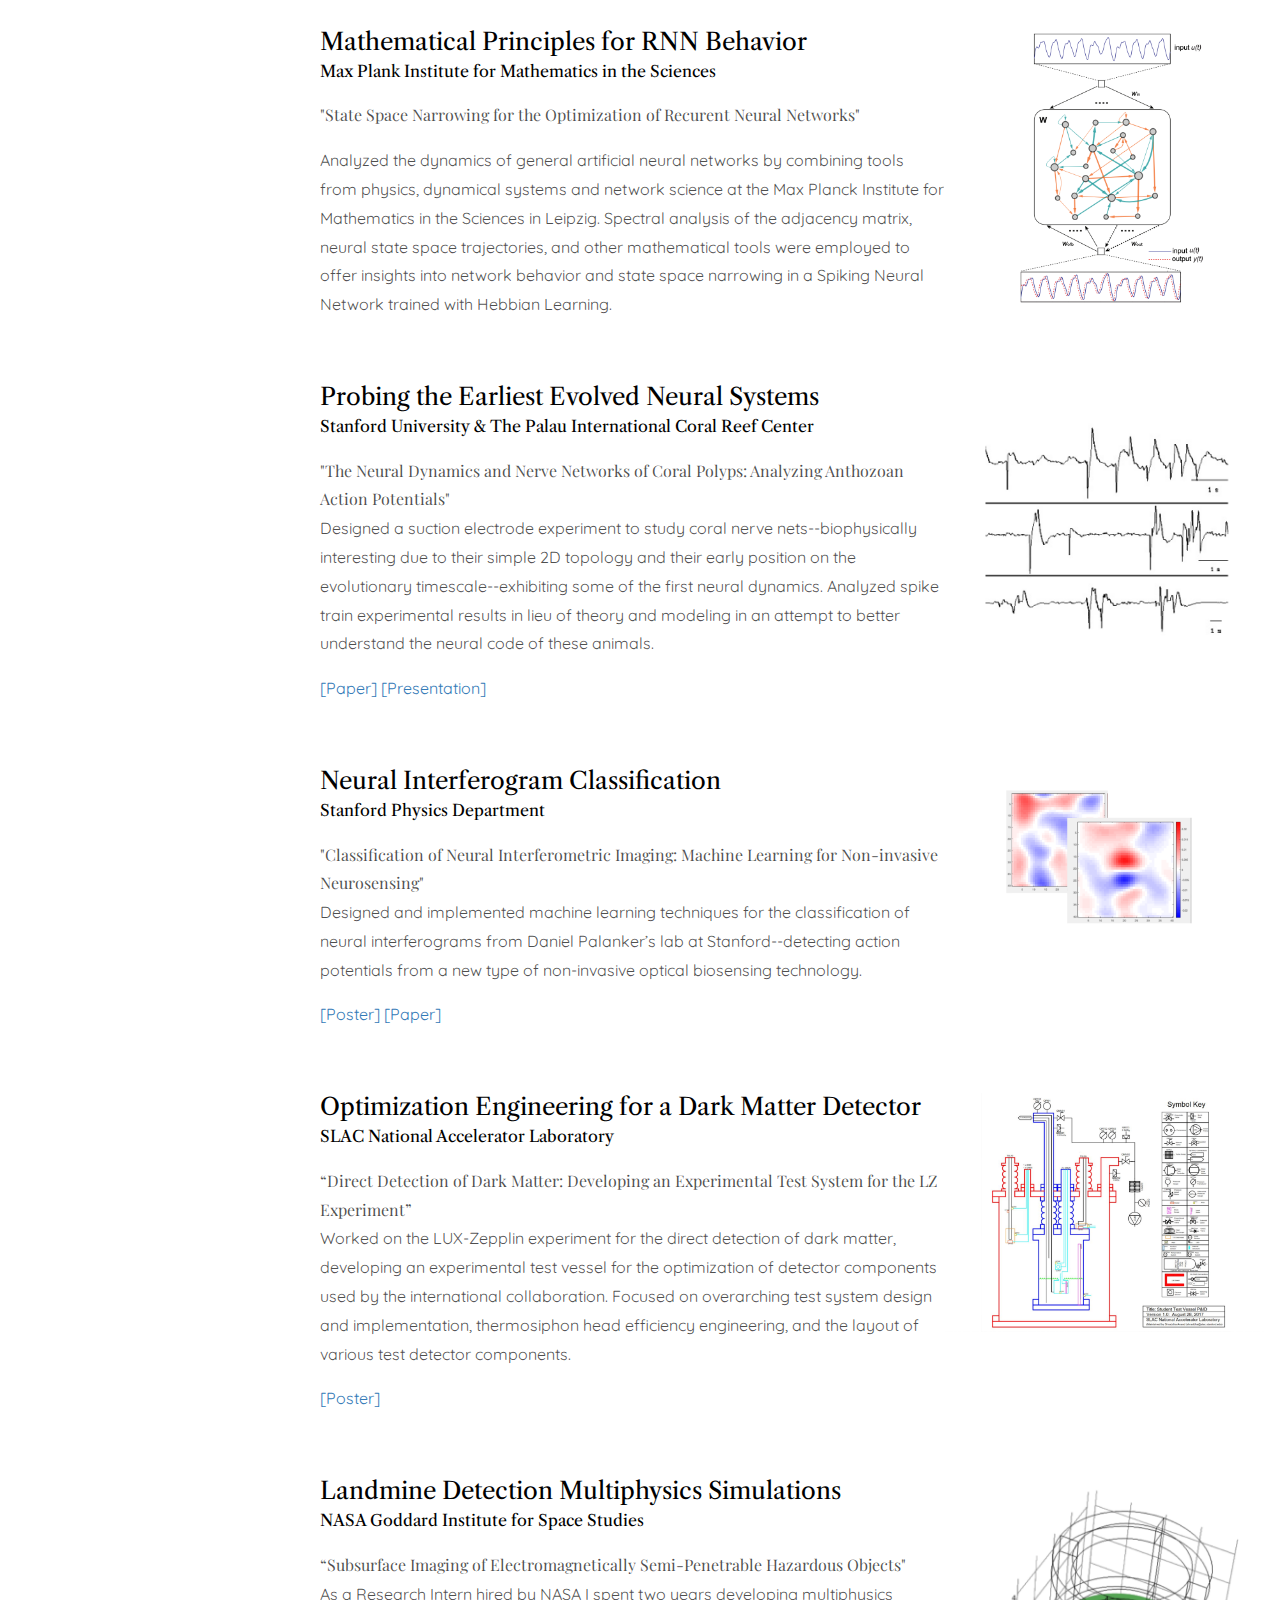
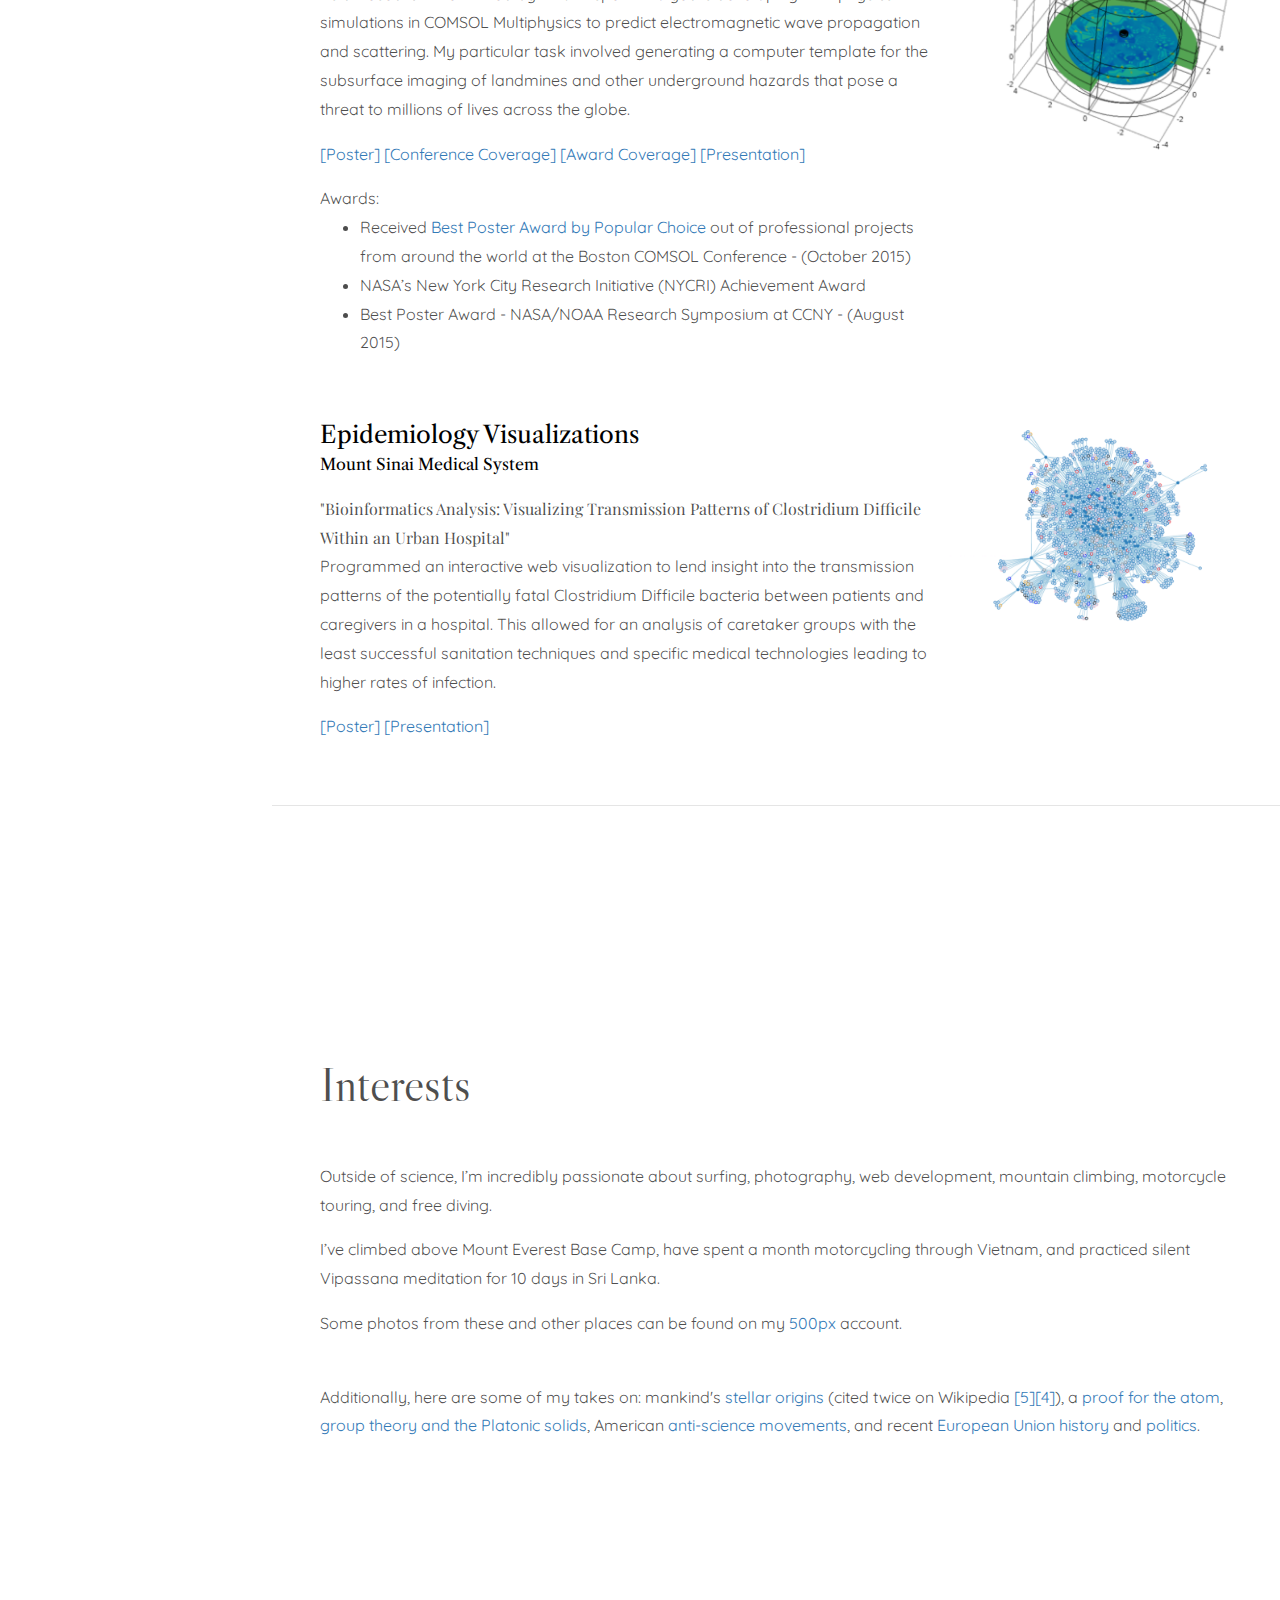
==== commit 12438f99: "Grades" ====
--- a/index.html
+++ b/index.html
@@ -252,7 +252,7 @@
             <h3 class="mb-0">Stanford University</h3>
             <div class="subheading mb-3">Master of Science</div>
             <div class="serif">Applied Physics  <span class="lightertext">&mdash; Machine Learning Engineering Depth  </span> </div>
-            <p>GPA: 3.9</p>
+            <!--<p>GPA: 3.9</p> -->
 		  <p><a href="https://stvp.stanford.edu/tvf"> Threshold Venture Fellow 2019-2020 </a></p>
           </div>
           <div class="resume-date text-md-right">
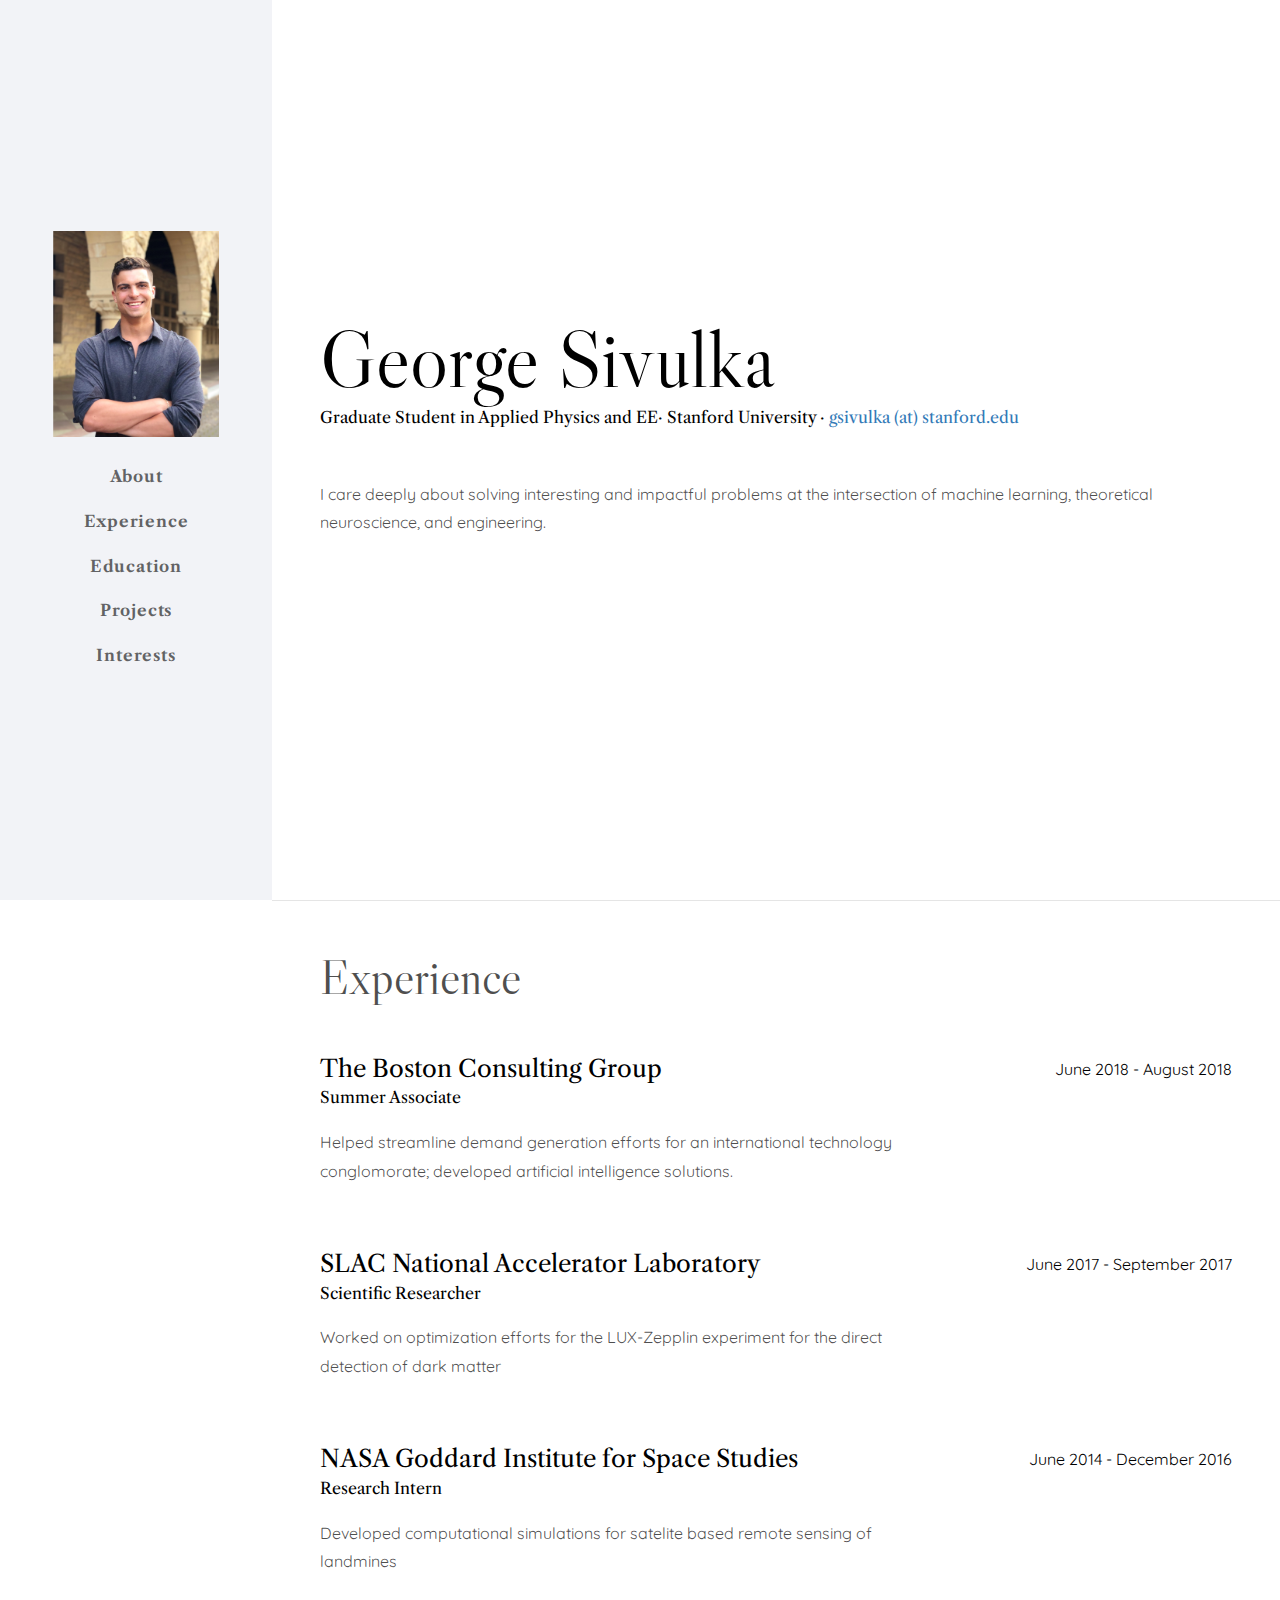
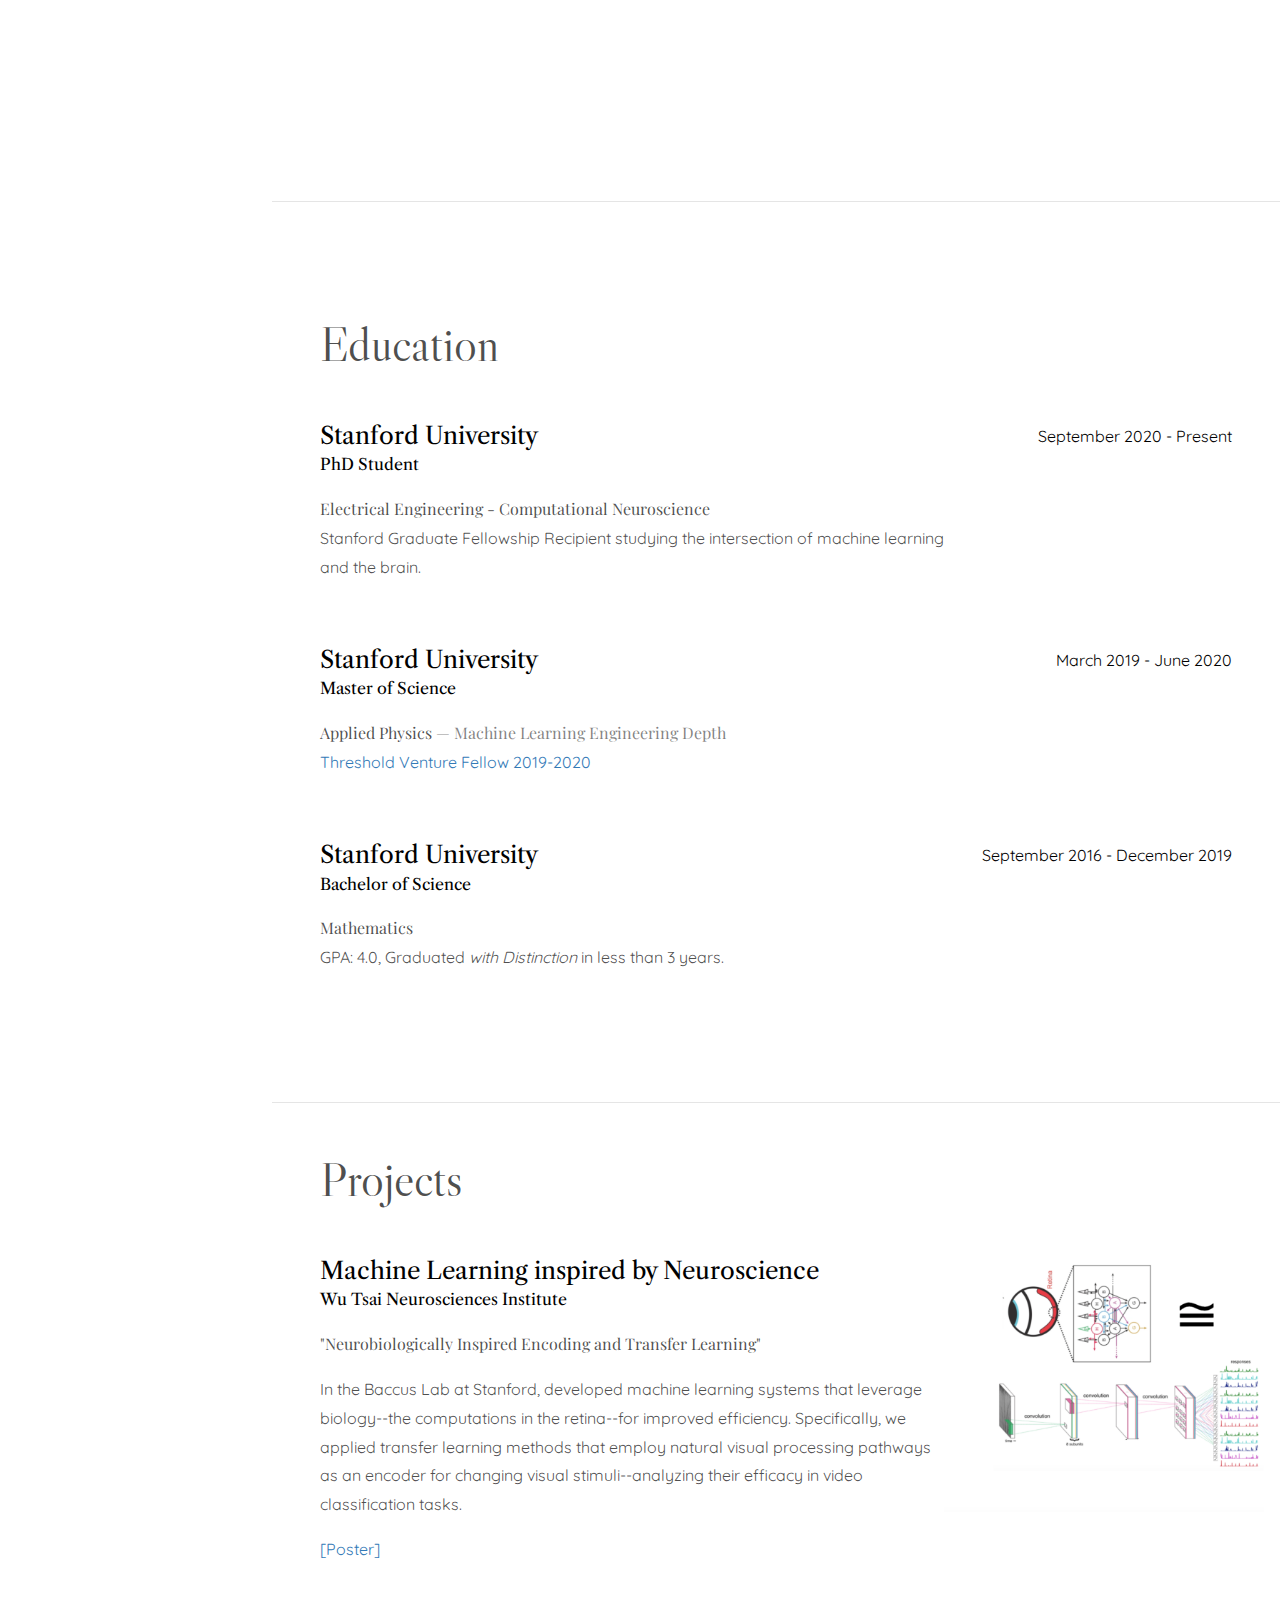
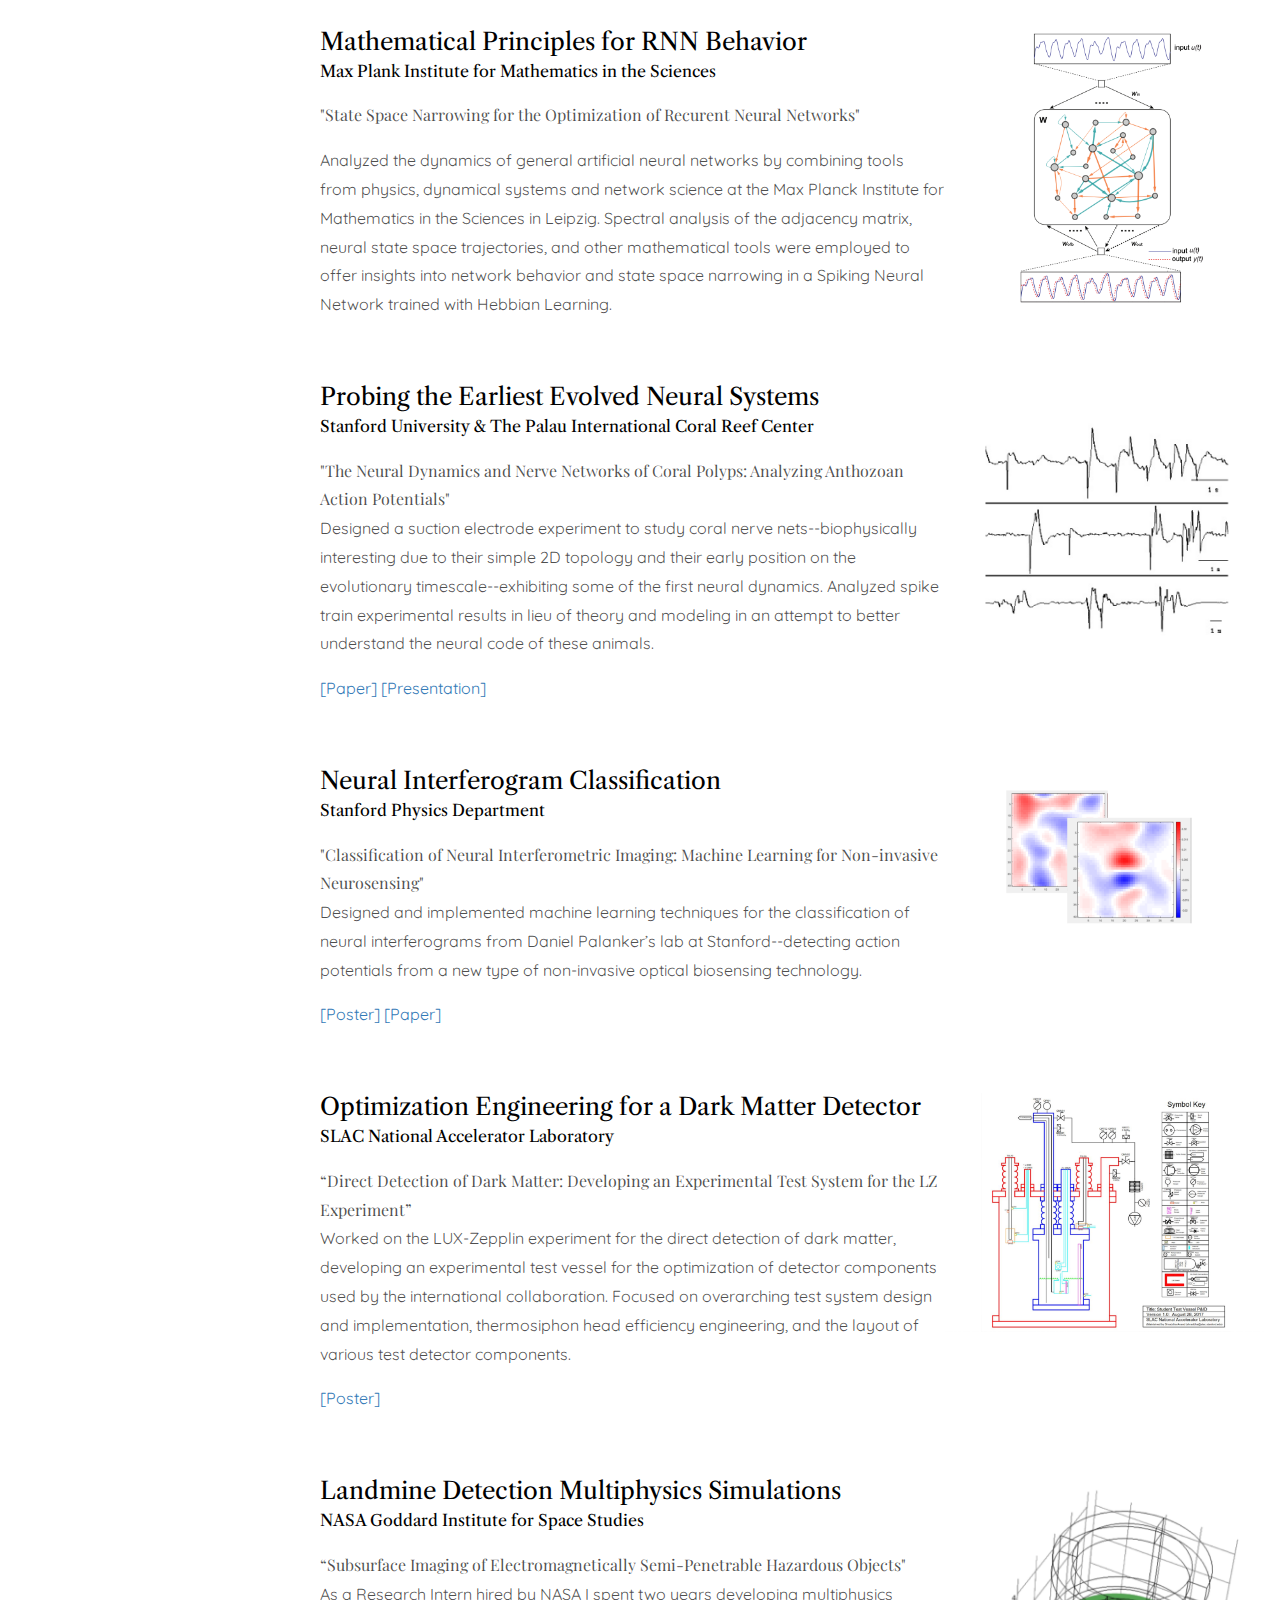
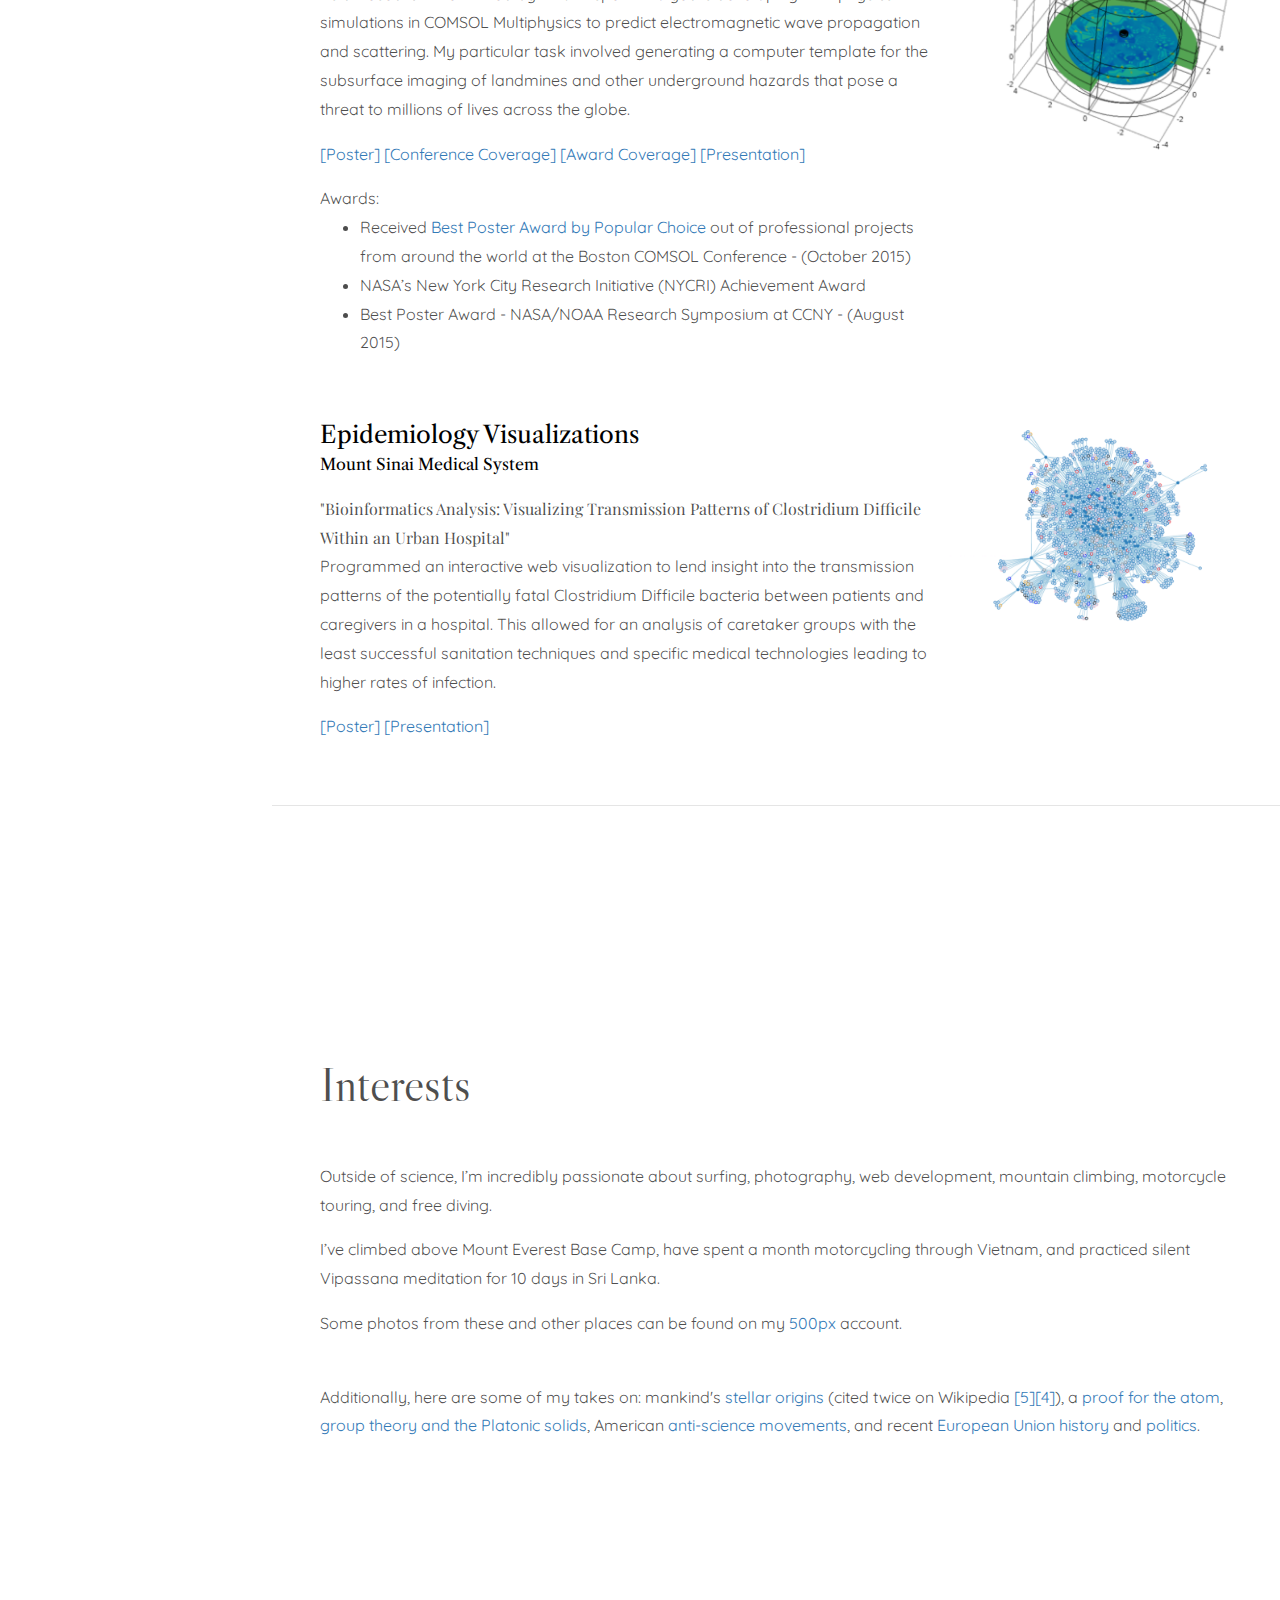
==== commit 3d4db04a: "Content" ====
--- a/index.html
+++ b/index.html
@@ -246,7 +246,22 @@
     <section class="resume-section p-3 p-lg-5 d-flex align-items-center" id="education">
       <div class="w-100">
         <h2 class="mb-5">Education</h2>
-
+	      
+        <div class="resume-item d-flex flex-column flex-md-row justify-content-between mb-5">
+          <div class="resume-content">
+            <h3 class="mb-0">Stanford University</h3>
+            <div class="subheading mb-3">PhD Student</div>
+            <div class="serif">Electrical Engineering - Computational Neuroscience </span> </div>
+
+		  <p> Stanford Graduate Fellowship Recipient studying the intersection of machine learning and the brain. </p>
+          </div>
+          <div class="resume-date text-md-right">
+            <span class="text-primary"> September 2020 - Present </span>
+          </div>
+        </div>
+
+	      
+	      
         <div class="resume-item d-flex flex-column flex-md-row justify-content-between mb-5">
           <div class="resume-content">
             <h3 class="mb-0">Stanford University</h3>
@@ -265,7 +280,7 @@
             <h3 class="mb-0">Stanford University</h3>
             <div class="subheading mb-3">Bachelor of Science</div>
             <div class="serif">Mathematics</div>
-		  <p>GPA: 4.0, Graduated <i>with Distinction</i> in 3 years.</p> 
+		  <p>GPA: 4.0, Graduated <i>with Distinction</i> in less than 3 years.</p> 
           </div>
           <div class="resume-date text-md-right">
             <span class="text-primary">September 2016 - December 2019 </span>
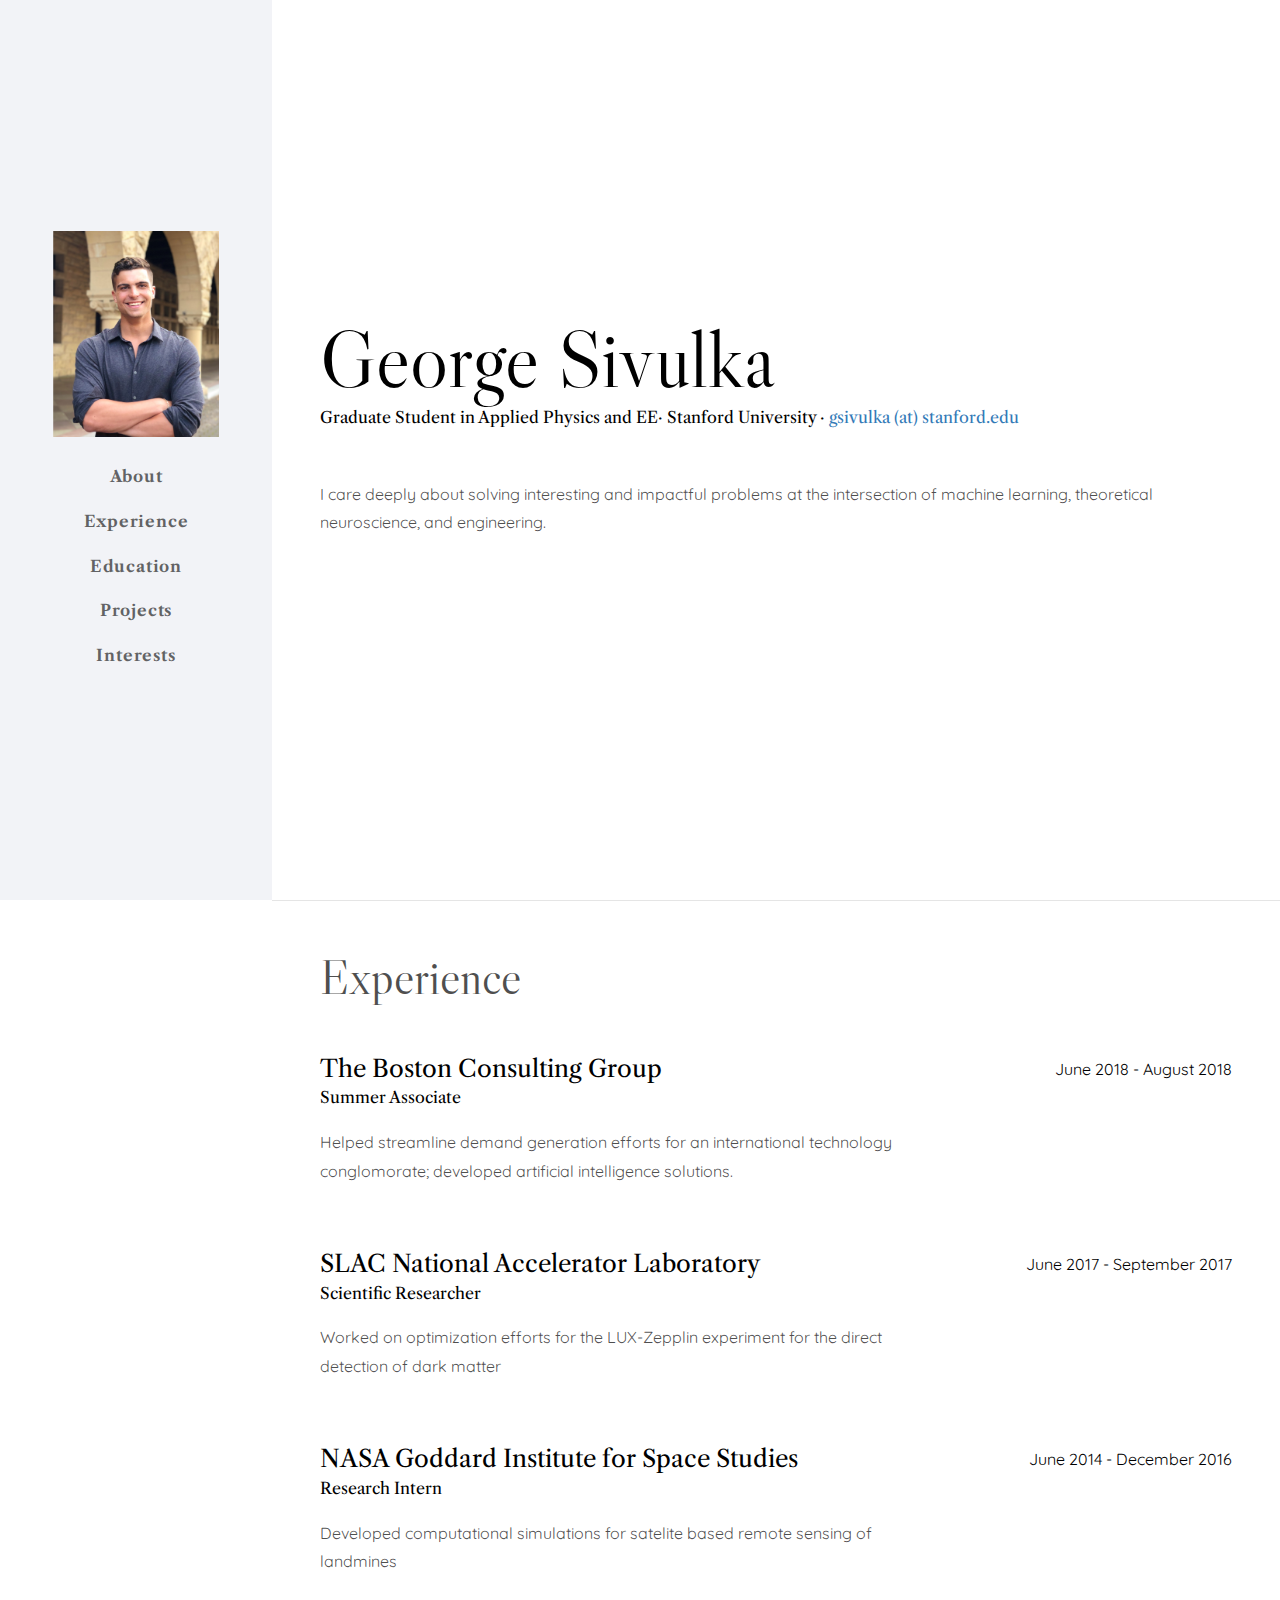
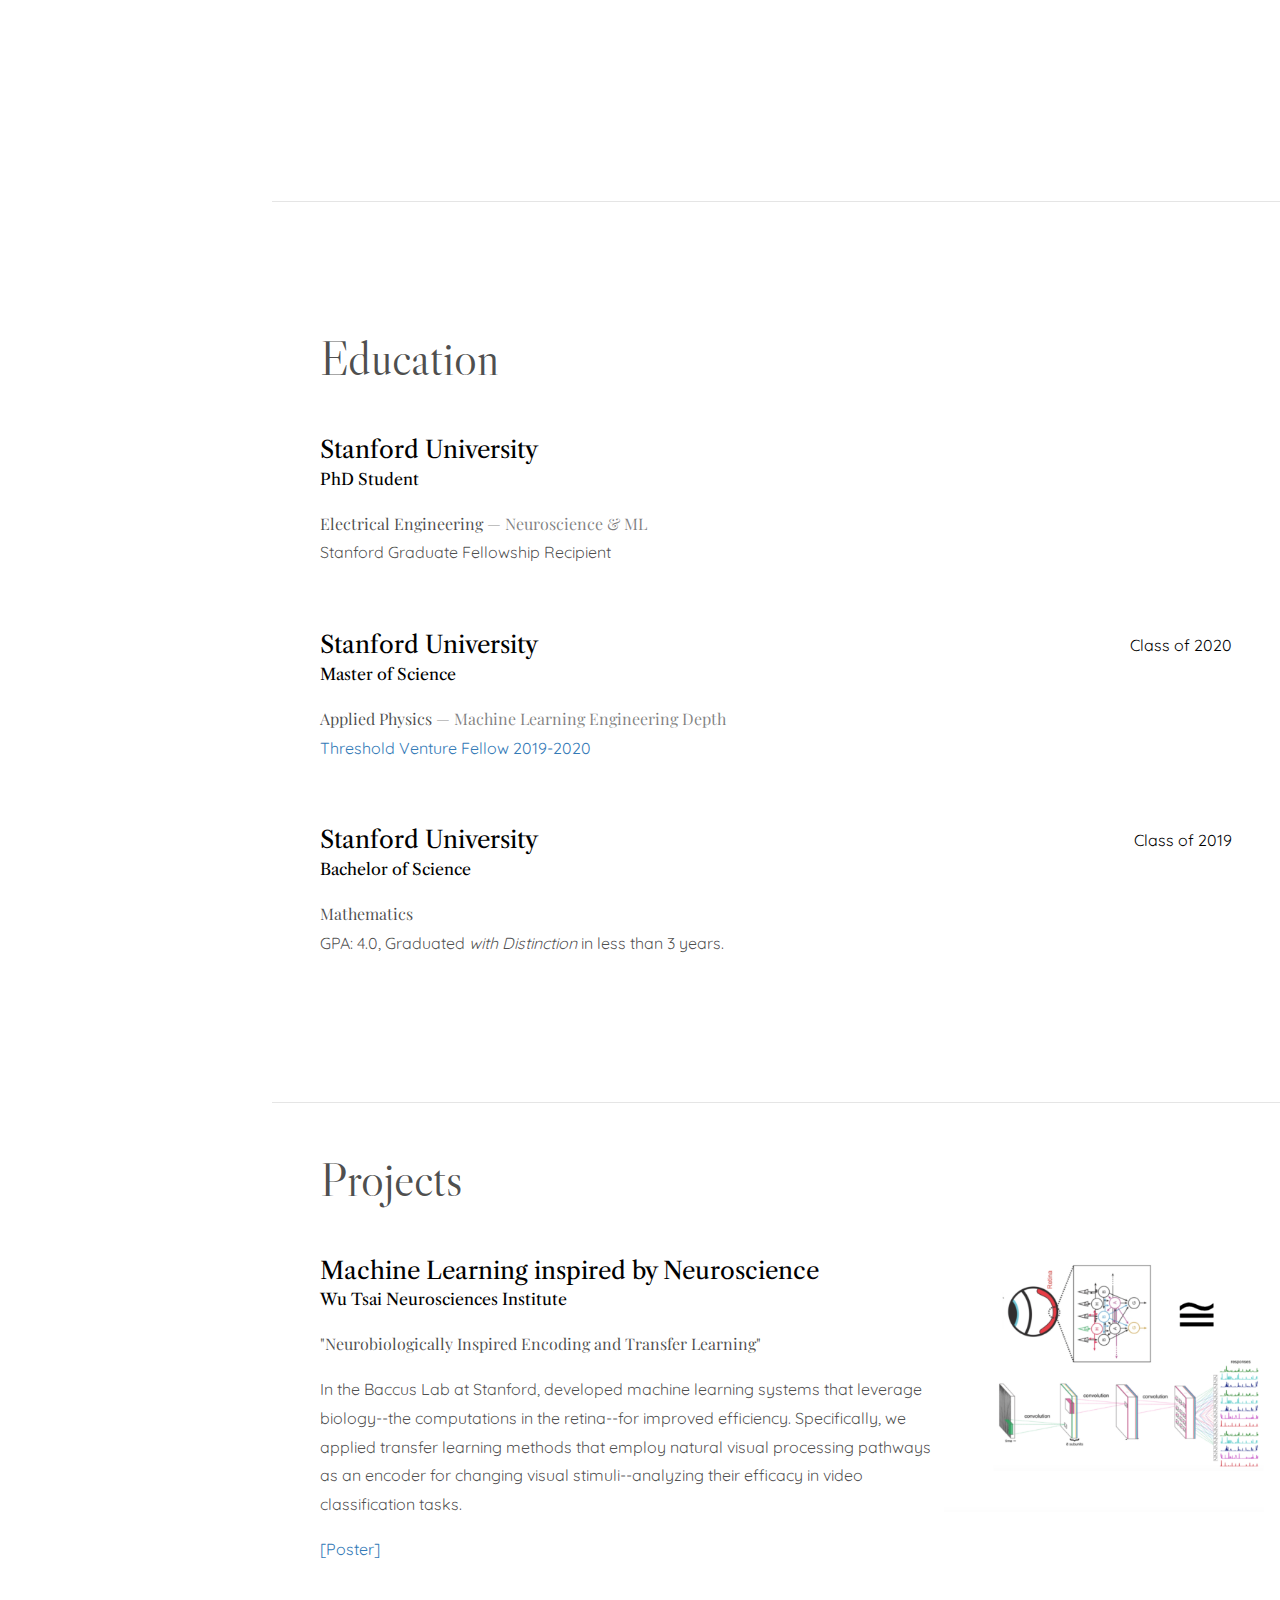
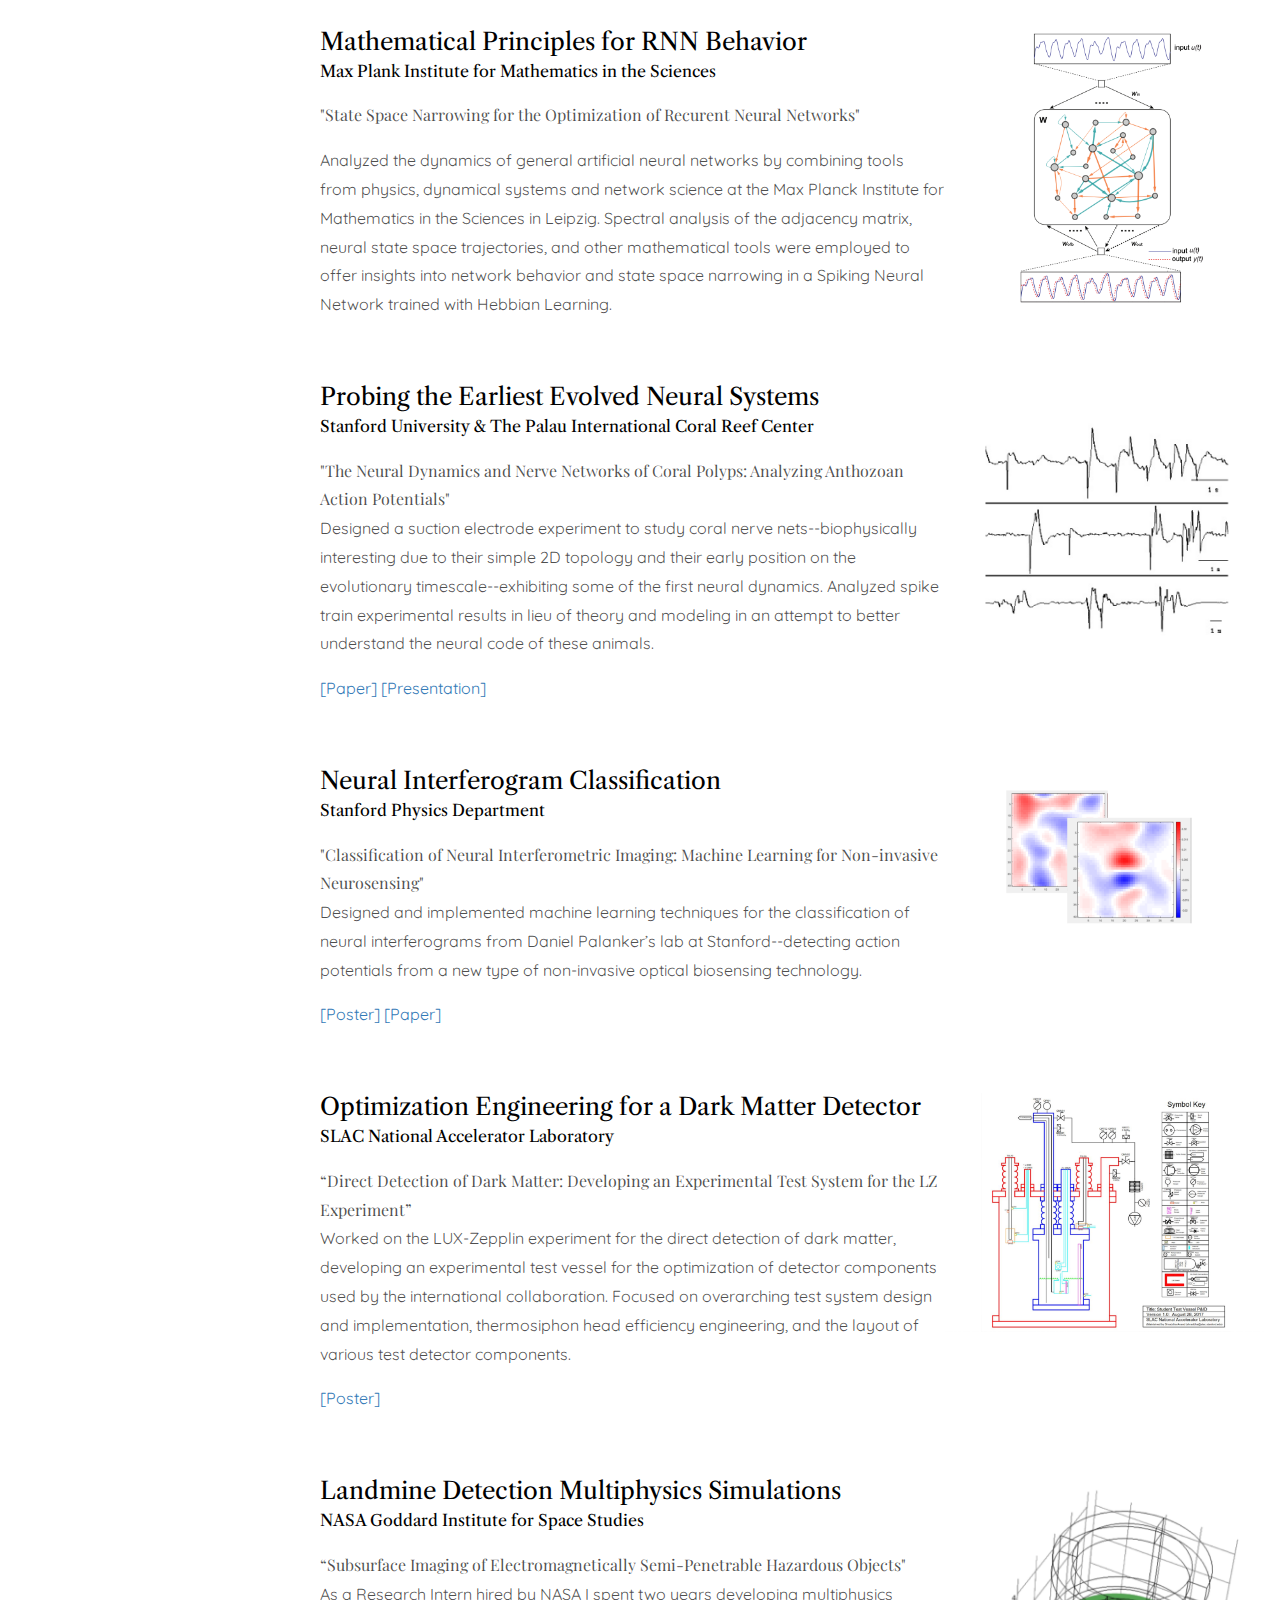
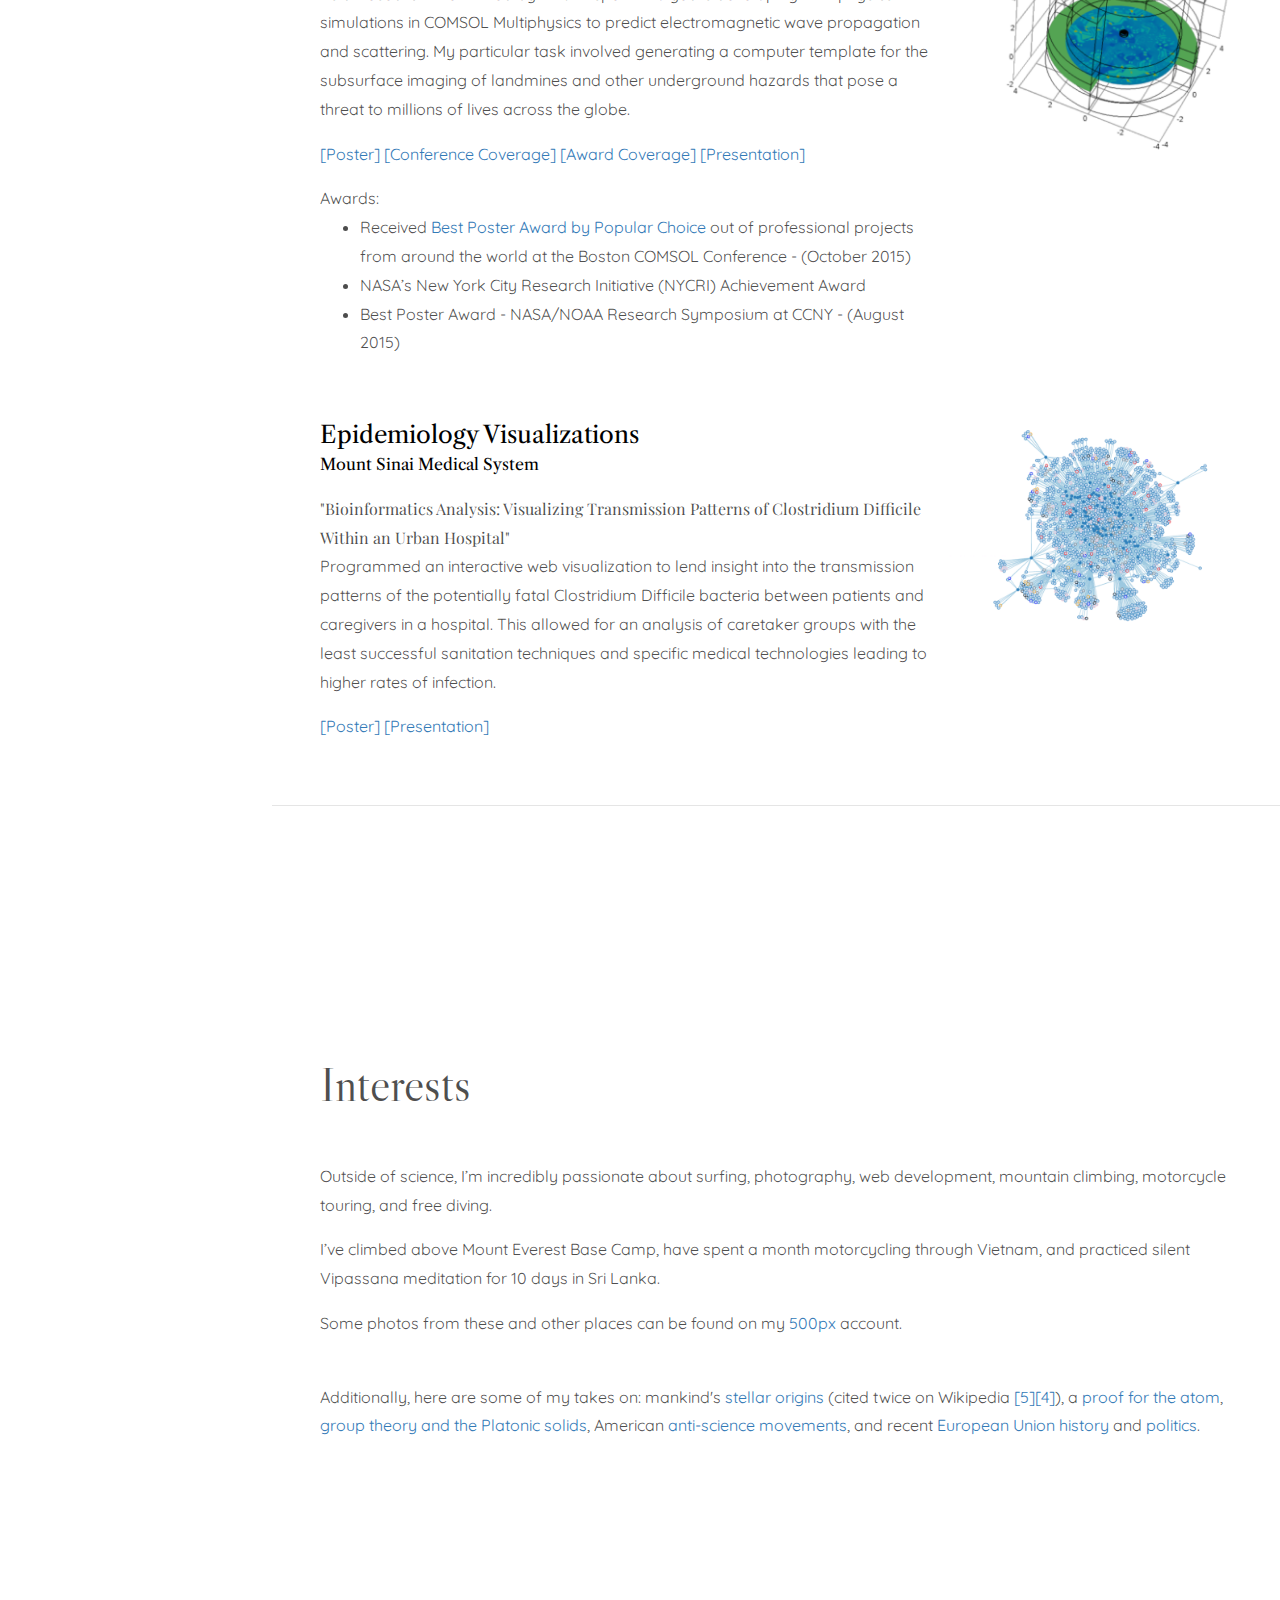
==== commit 8eed8ffe: "Content PhD" ====
--- a/index.html
+++ b/index.html
@@ -251,12 +251,12 @@
           <div class="resume-content">
             <h3 class="mb-0">Stanford University</h3>
             <div class="subheading mb-3">PhD Student</div>
-            <div class="serif">Electrical Engineering - Computational Neuroscience </span> </div>
-
-		  <p> Stanford Graduate Fellowship Recipient studying the intersection of machine learning and the brain. </p>
-          </div>
-          <div class="resume-date text-md-right">
-            <span class="text-primary"> September 2020 - Present </span>
+            <div class="serif">Electrical Engineering <span class="lightertext">&mdash; Neuroscience & ML</span> </div>
+
+		  <p> Stanford Graduate Fellowship Recipient </p>
+          </div>
+          <div class="resume-date text-md-right">
+            <span class="text-primary">  </span>
           </div>
         </div>
 
@@ -271,7 +271,7 @@
 		  <p><a href="https://stvp.stanford.edu/tvf"> Threshold Venture Fellow 2019-2020 </a></p>
           </div>
           <div class="resume-date text-md-right">
-            <span class="text-primary">March 2019 - June 2020 </span>
+            <span class="text-primary">Class of 2020 </span>
           </div>
         </div>
 
@@ -283,7 +283,7 @@
 		  <p>GPA: 4.0, Graduated <i>with Distinction</i> in less than 3 years.</p> 
           </div>
           <div class="resume-date text-md-right">
-            <span class="text-primary">September 2016 - December 2019 </span>
+            <span class="text-primary">Class of 2019 </span>
           </div>
         </div>
 
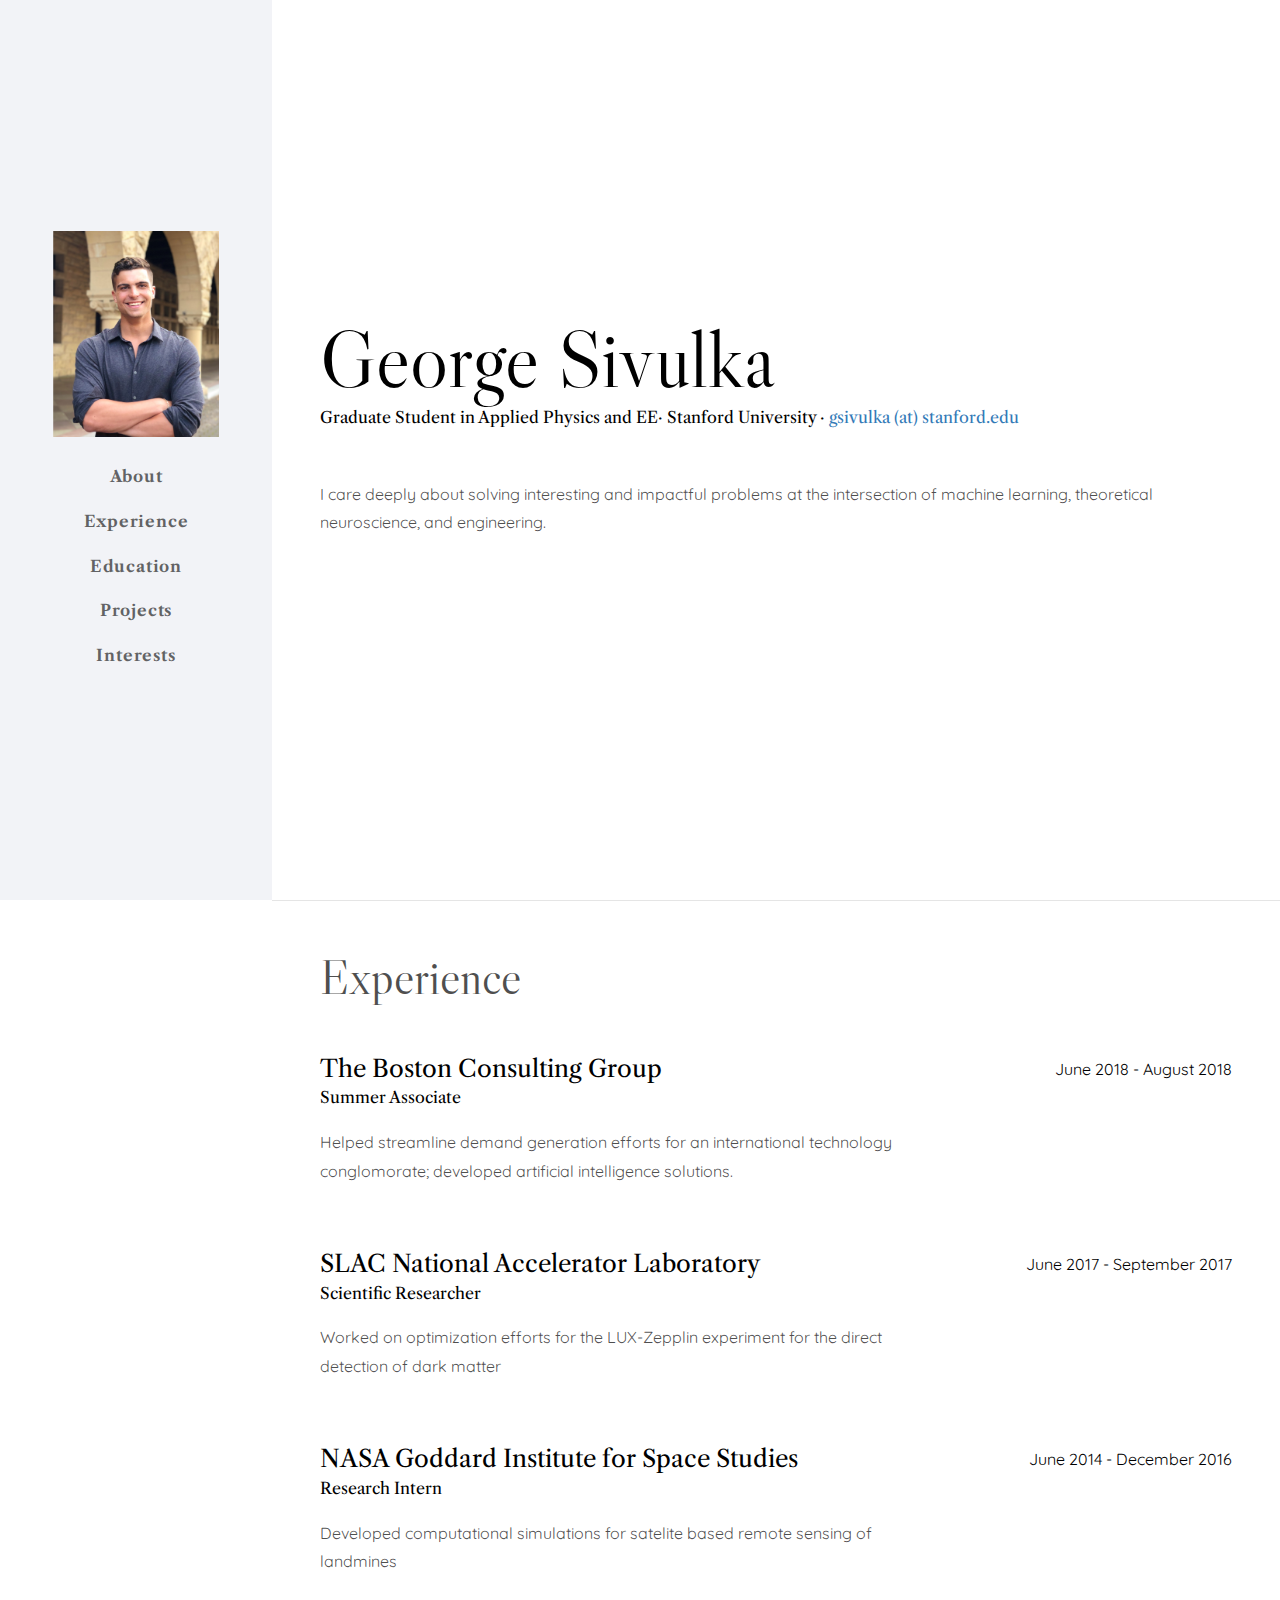
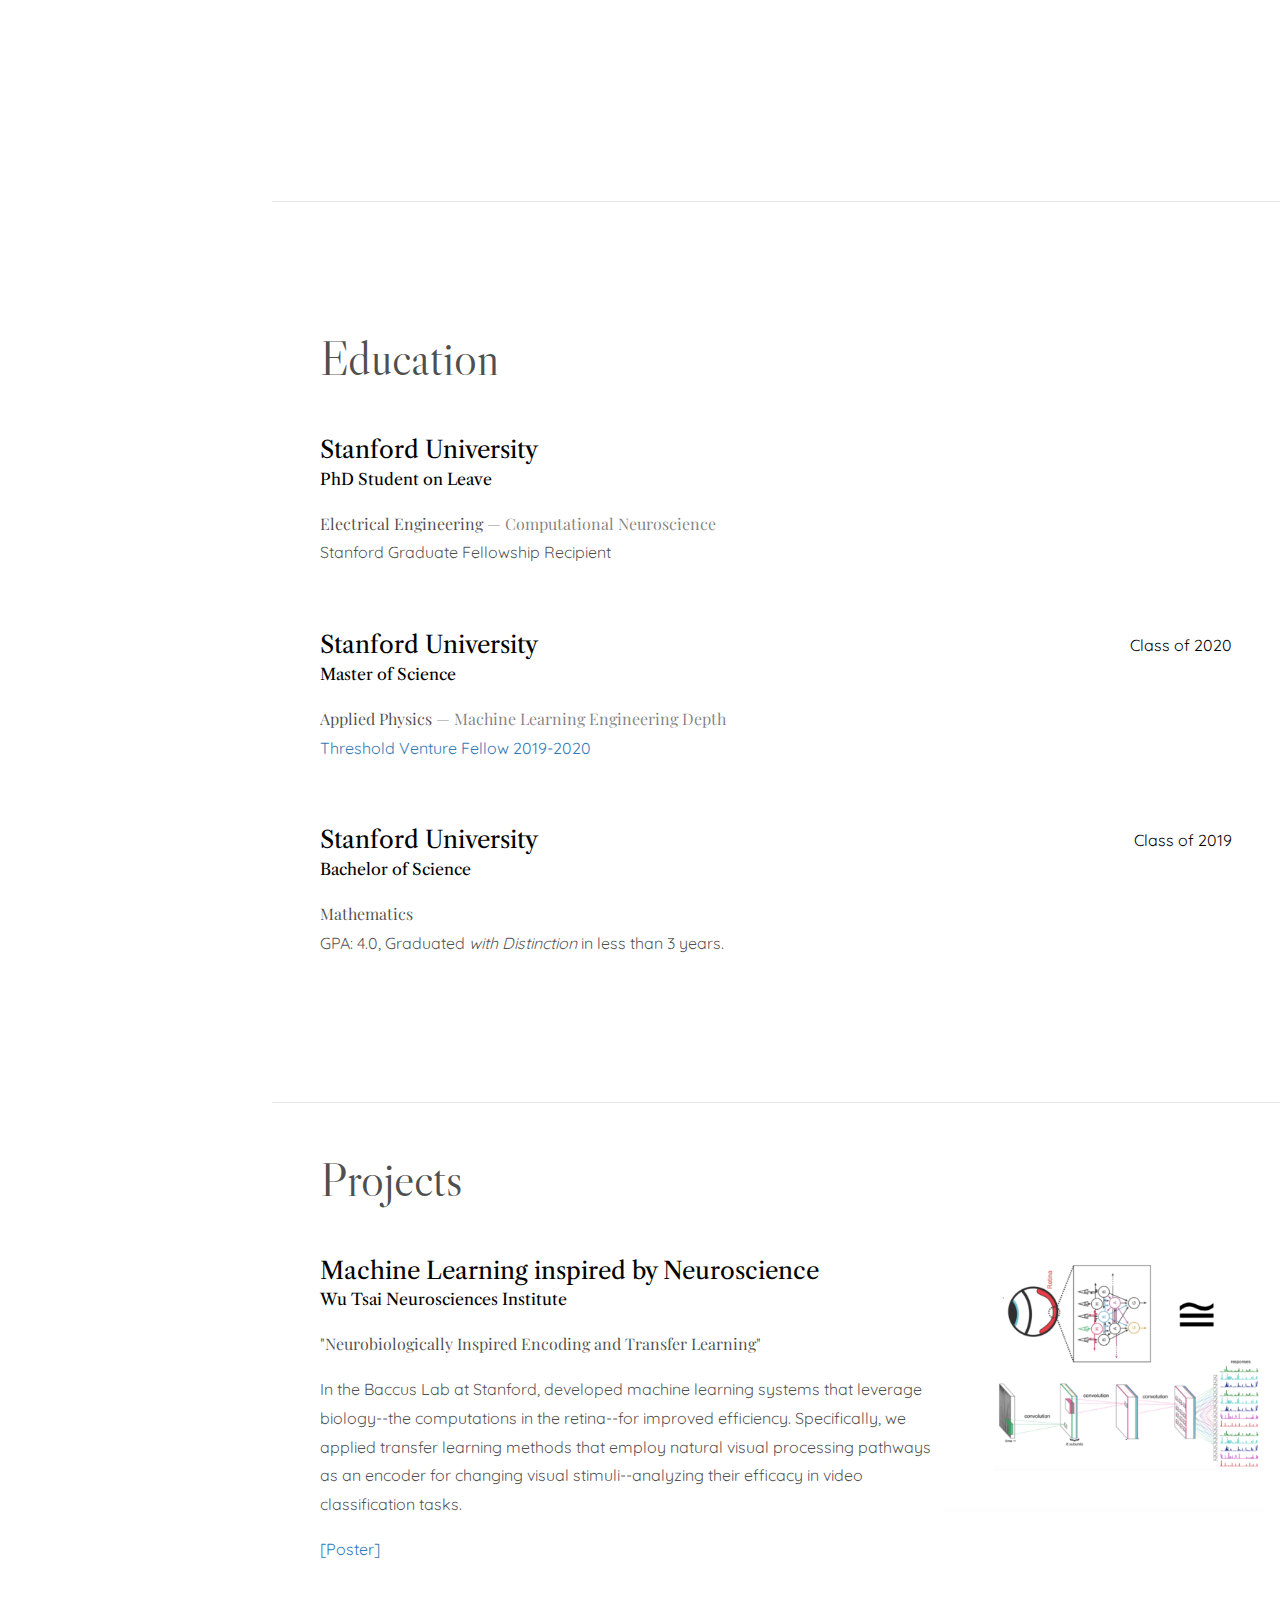
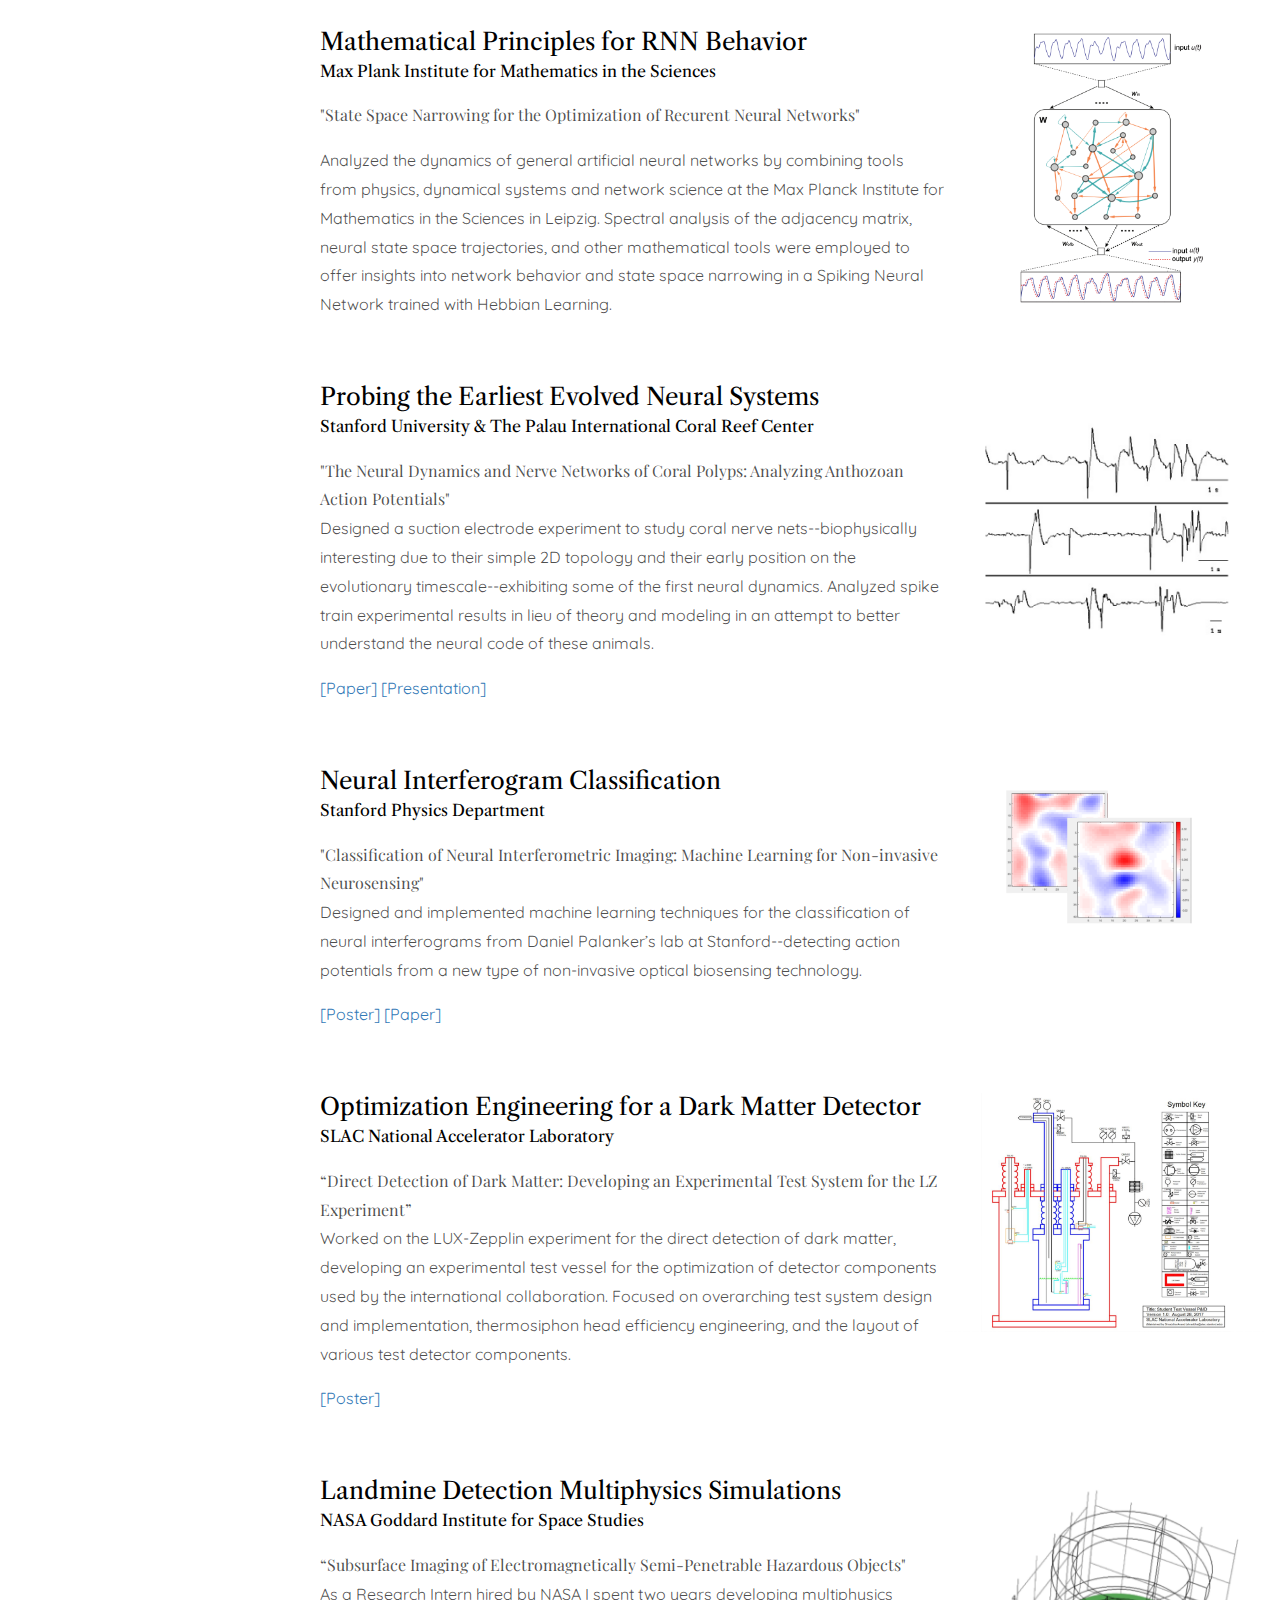
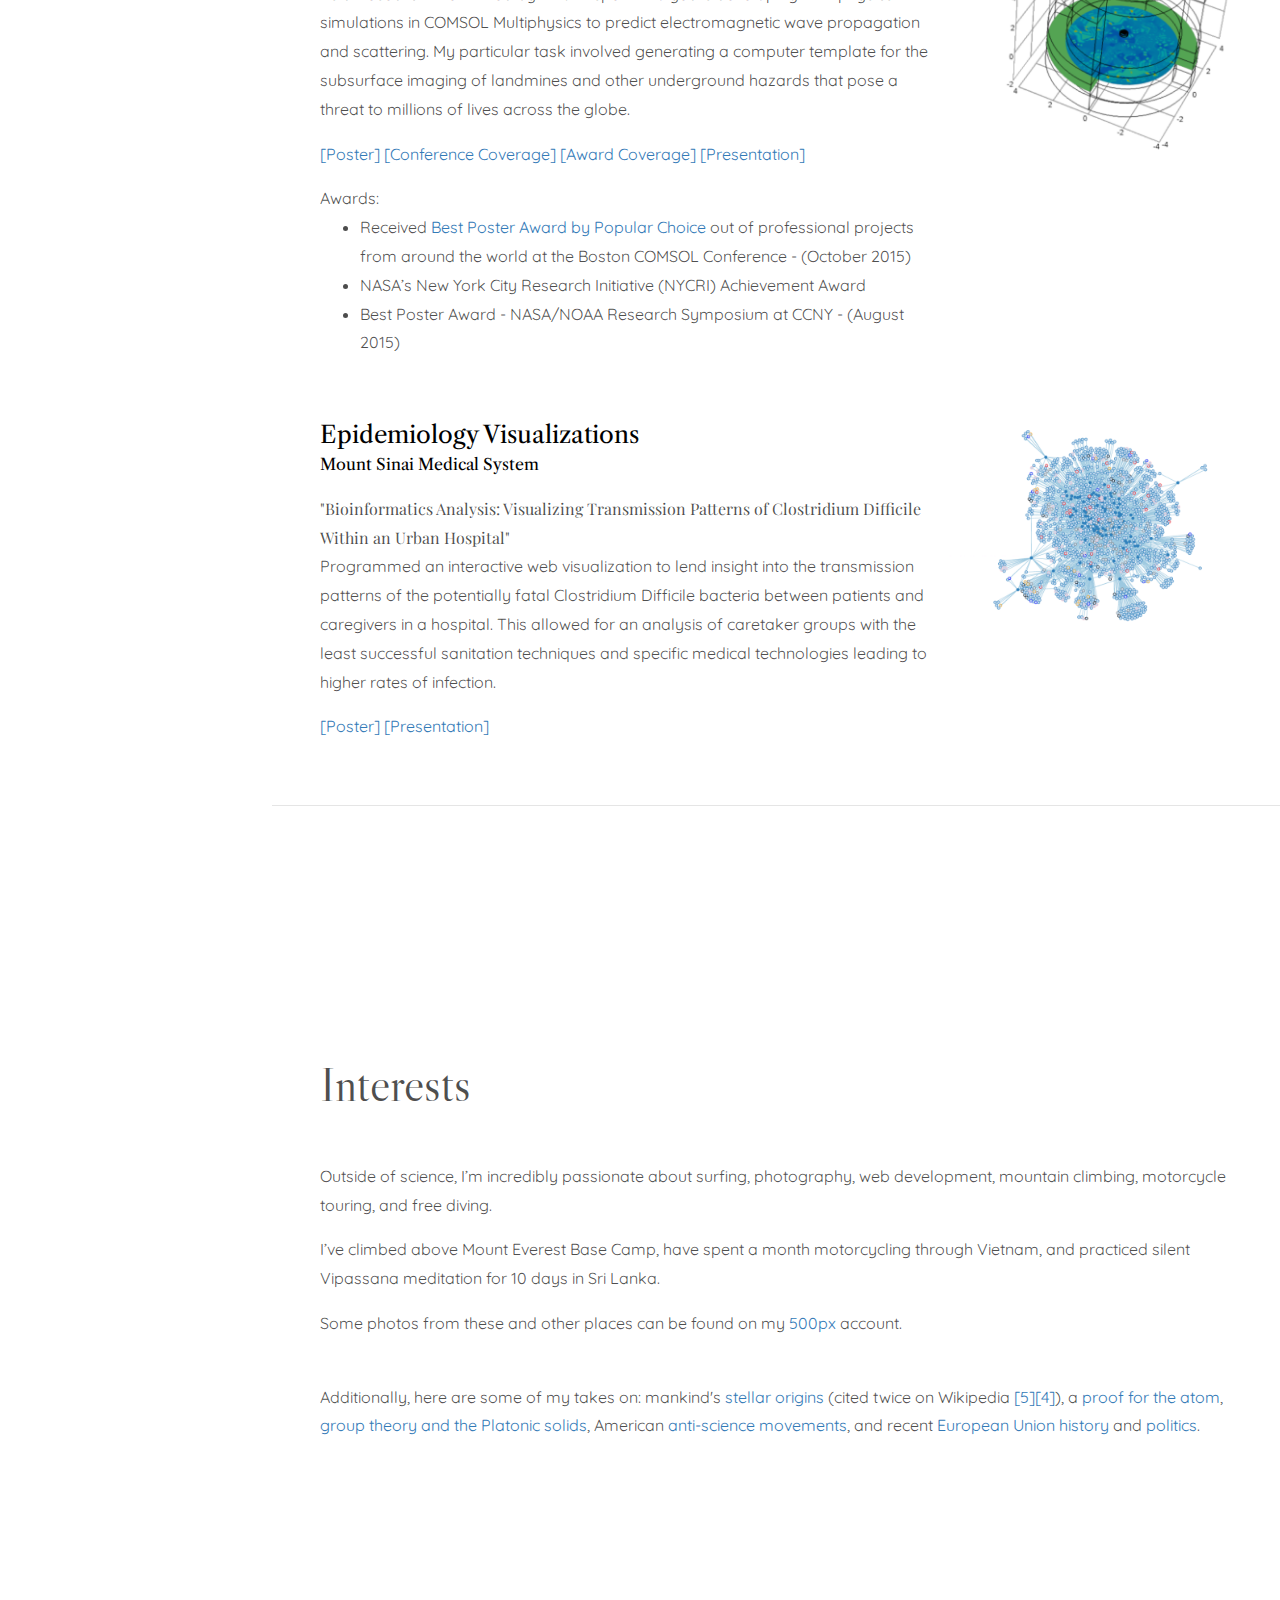
==== commit ebb6079b: "Content" ====
--- a/index.html
+++ b/index.html
@@ -250,8 +250,8 @@
         <div class="resume-item d-flex flex-column flex-md-row justify-content-between mb-5">
           <div class="resume-content">
             <h3 class="mb-0">Stanford University</h3>
-            <div class="subheading mb-3">PhD Student</div>
-            <div class="serif">Electrical Engineering <span class="lightertext">&mdash; Neuroscience & ML</span> </div>
+            <div class="subheading mb-3">PhD Student on Leave</div>
+            <div class="serif"> Electrical Engineering <span class="lightertext">&mdash; Computational Neuroscience</span> </div>
 
 		  <p> Stanford Graduate Fellowship Recipient </p>
           </div>
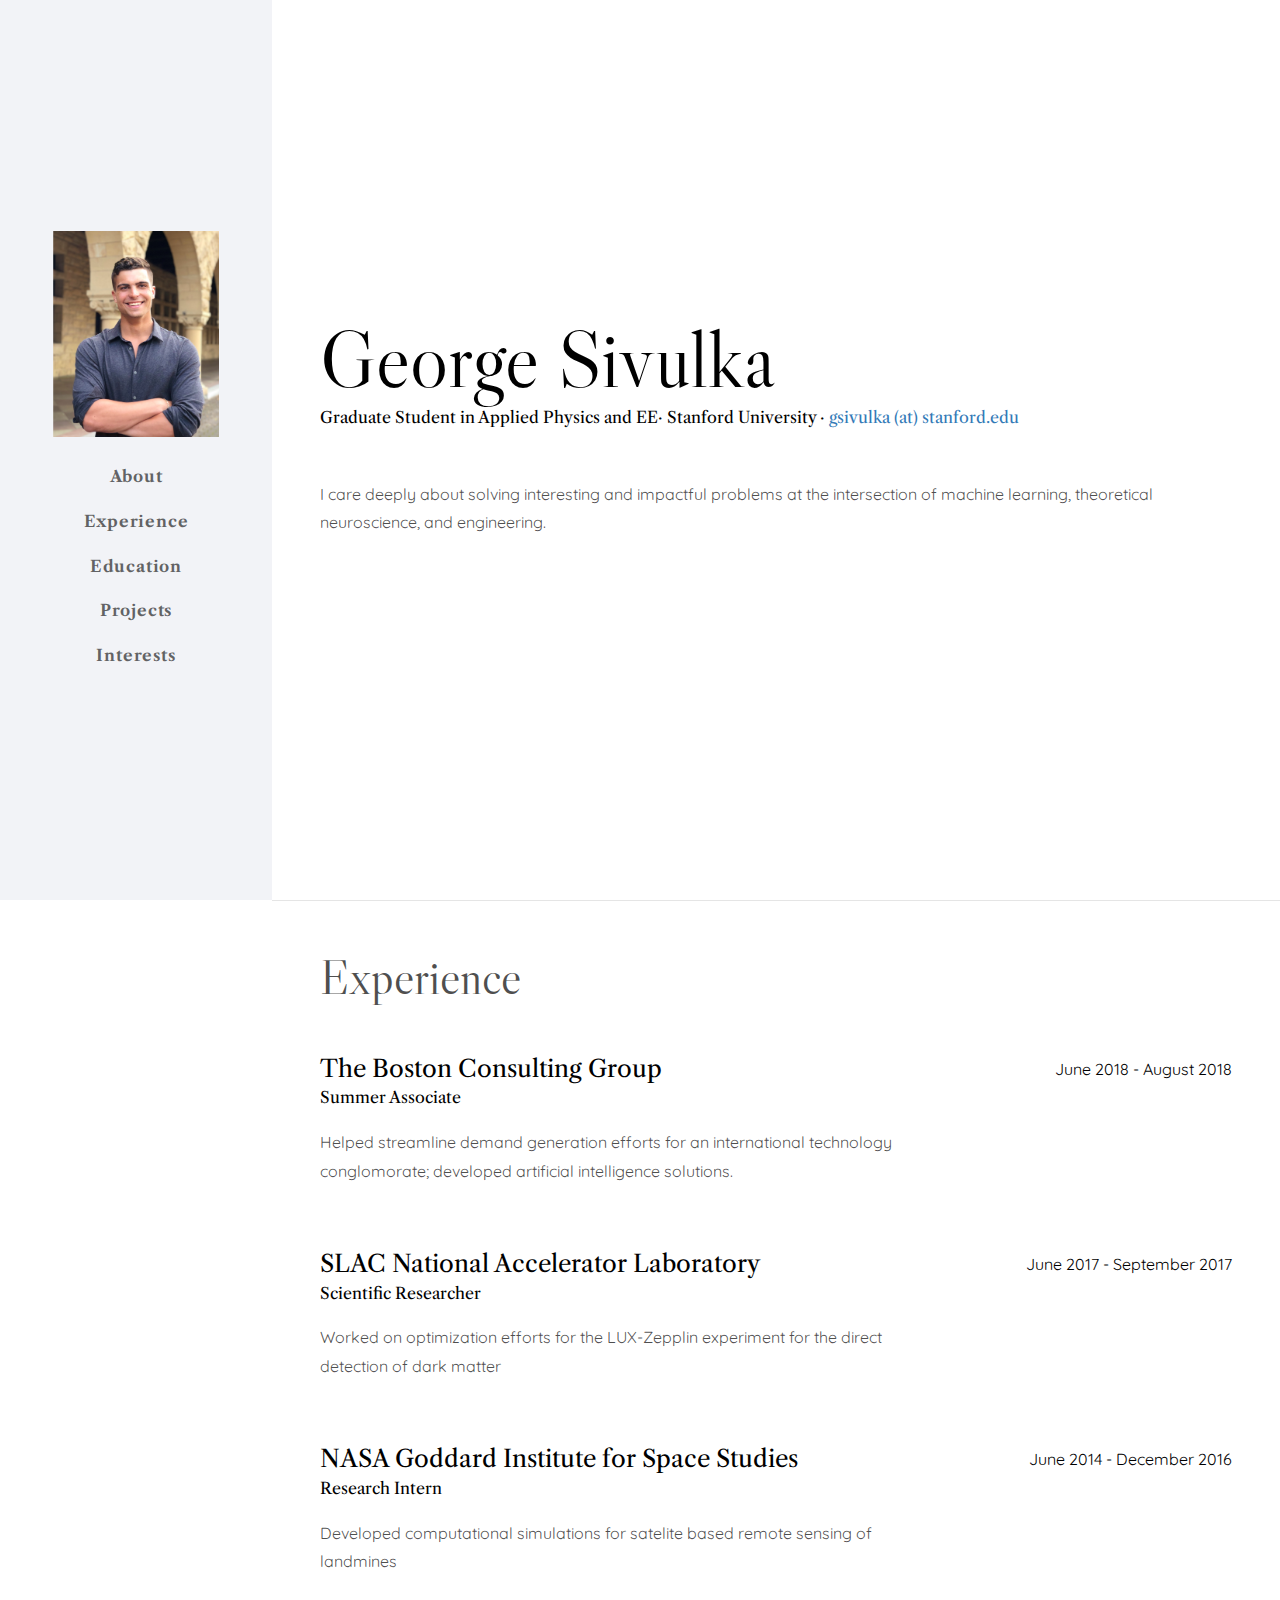
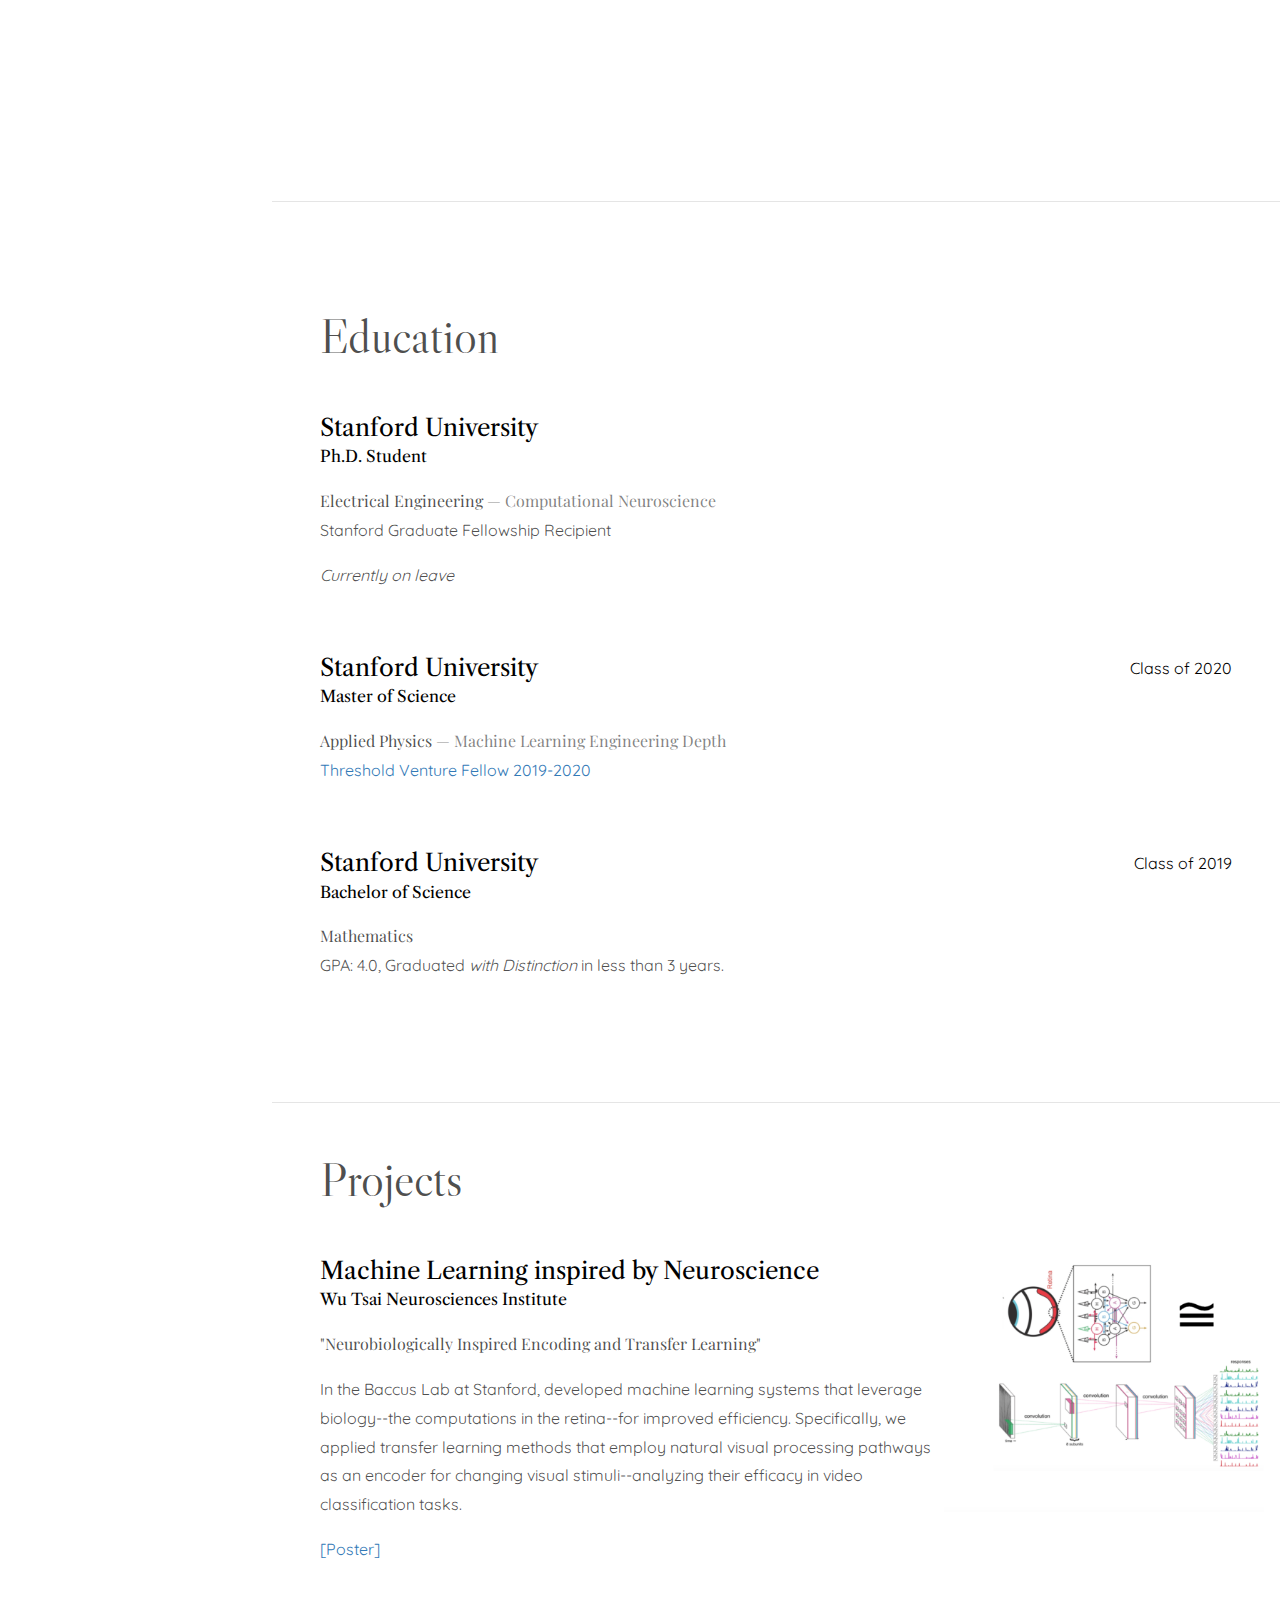
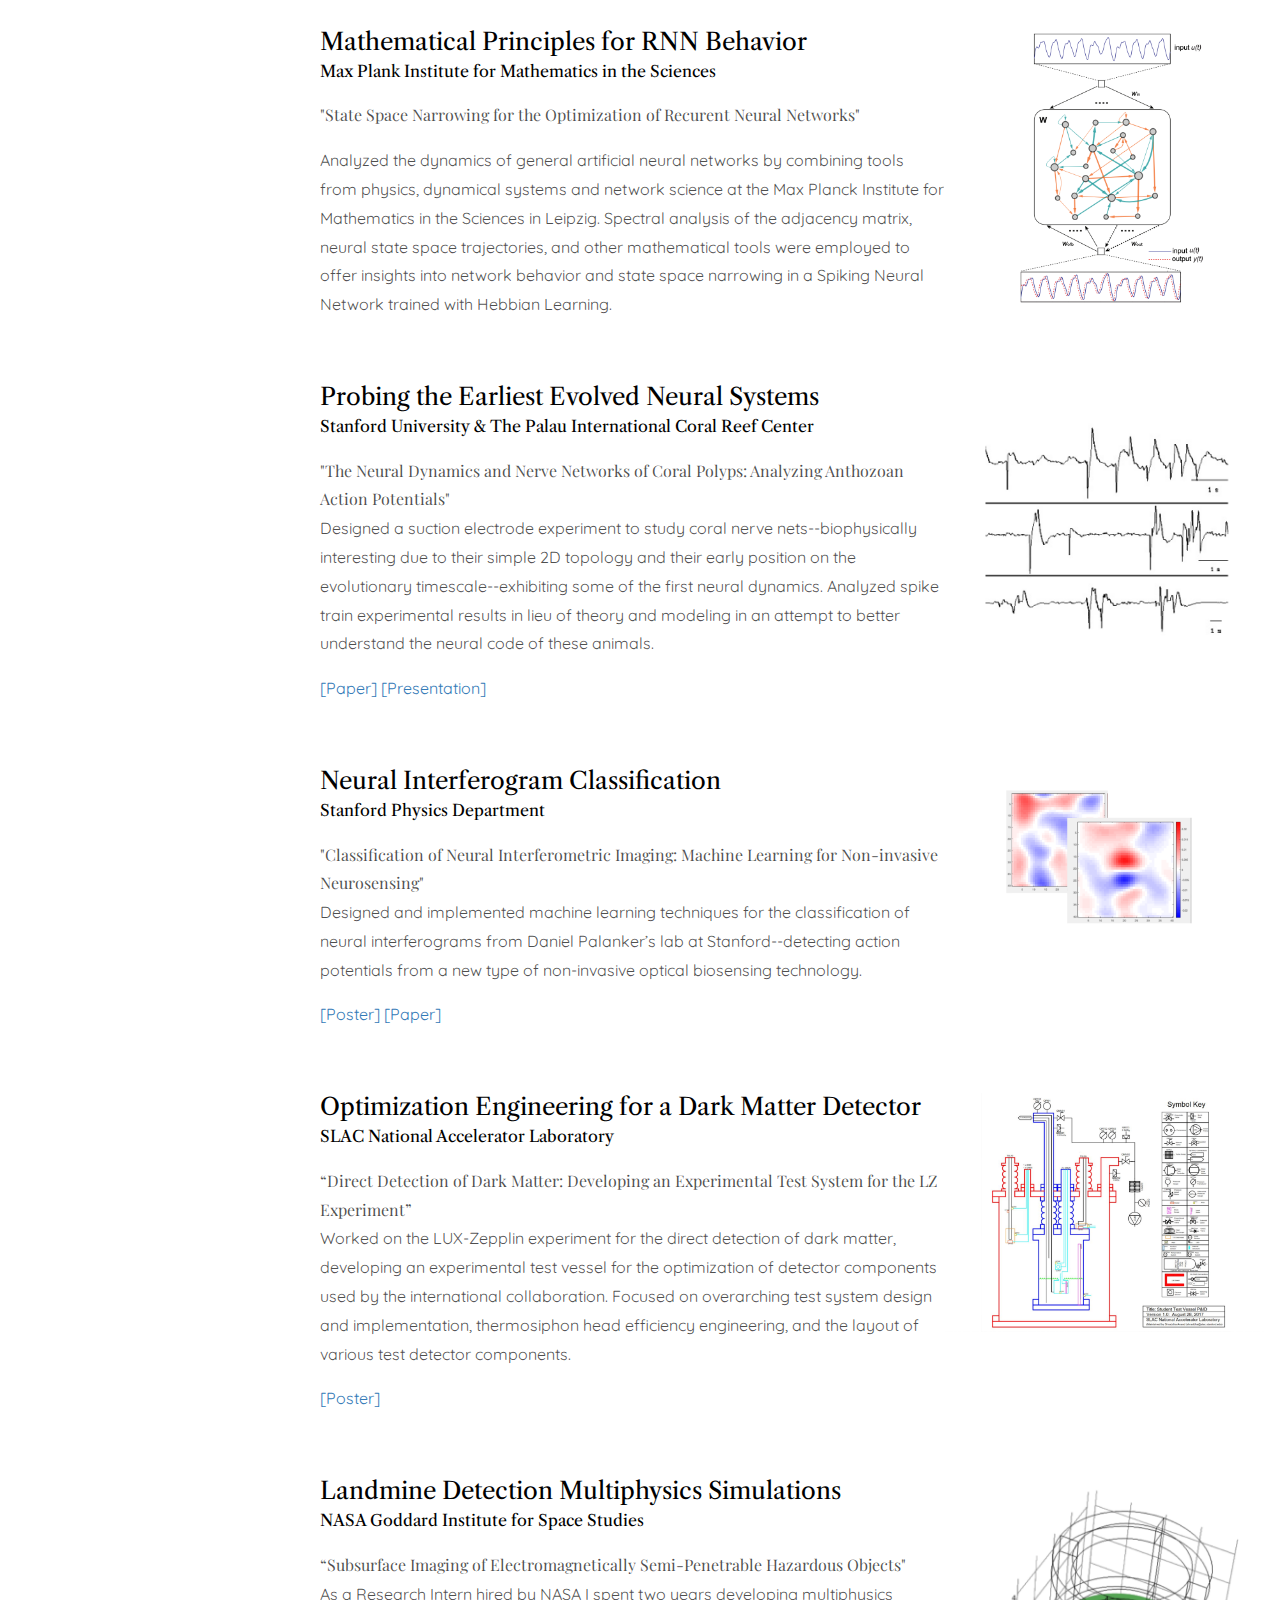
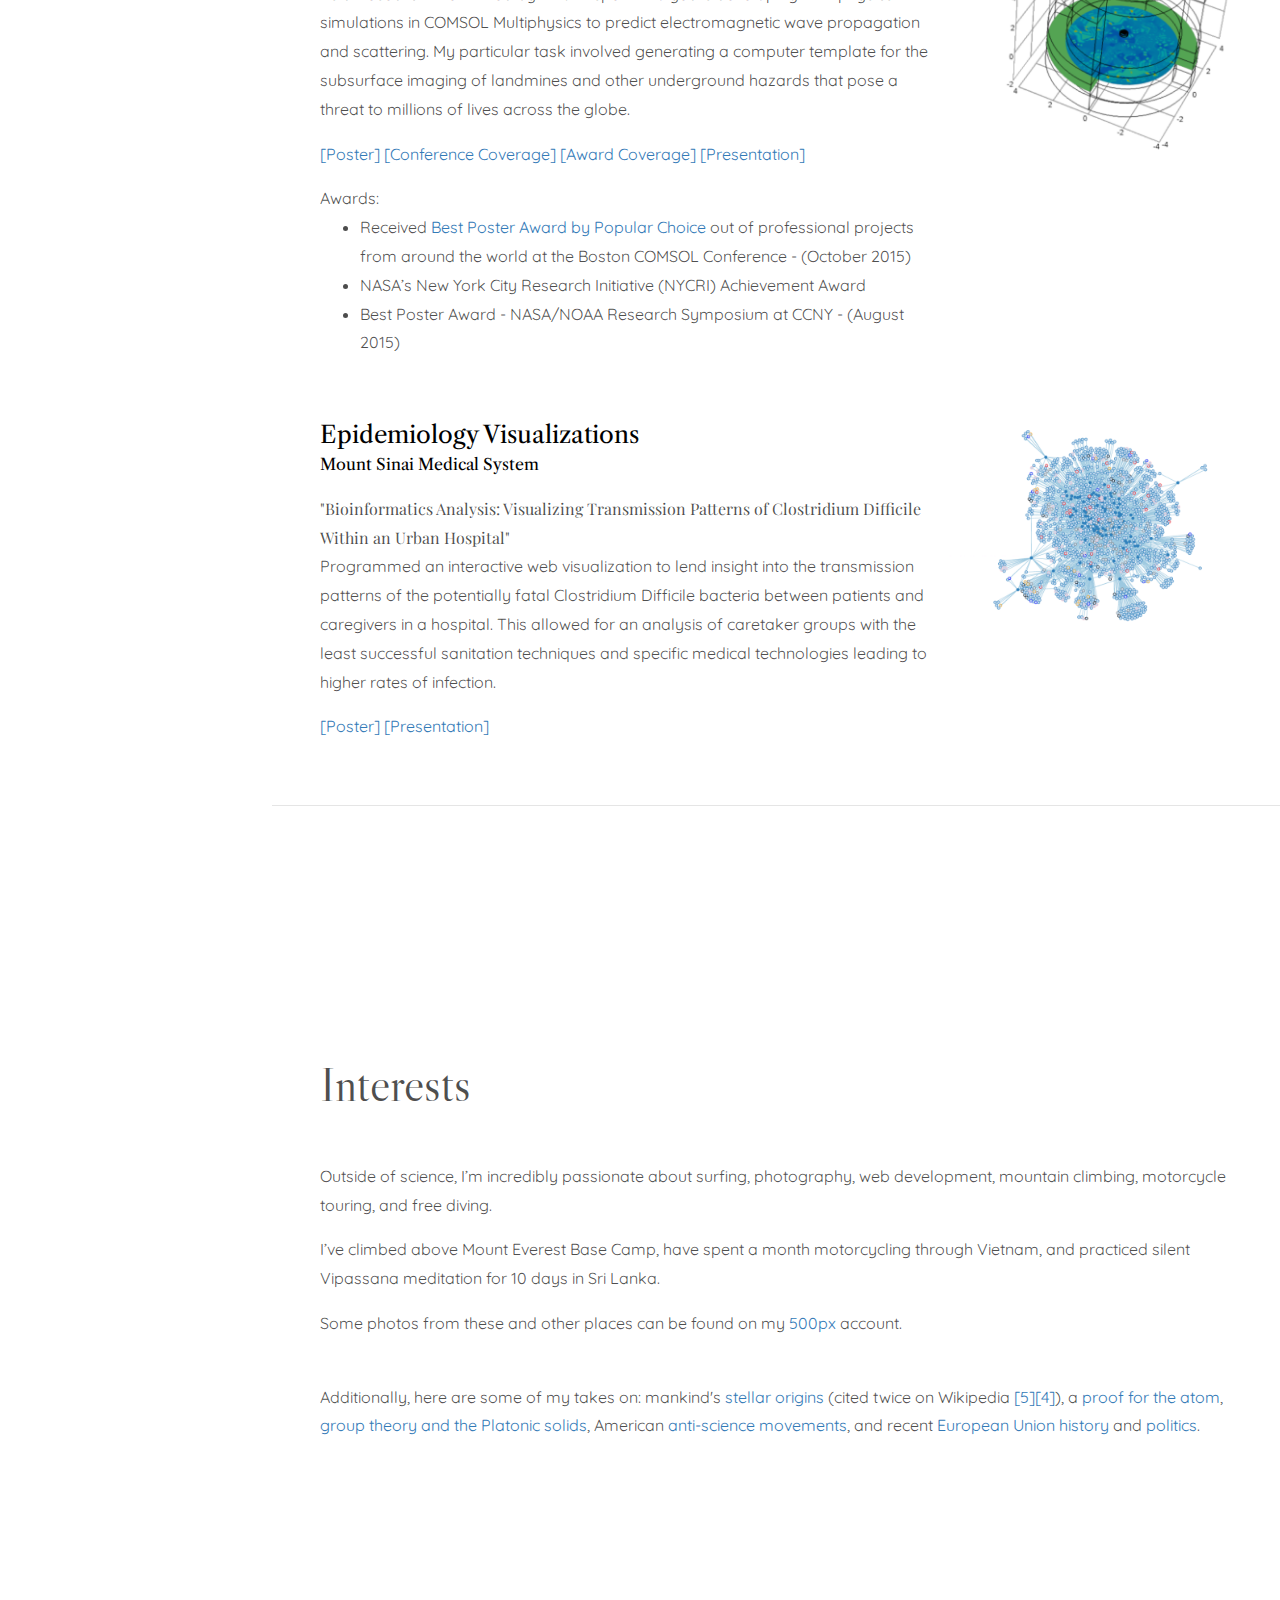
==== commit bb5ba2b8: "Content PhD phrasing" ====
--- a/index.html
+++ b/index.html
@@ -250,10 +250,11 @@
         <div class="resume-item d-flex flex-column flex-md-row justify-content-between mb-5">
           <div class="resume-content">
             <h3 class="mb-0">Stanford University</h3>
-            <div class="subheading mb-3">PhD Student on Leave</div>
+            <div class="subheading mb-3"> Ph.D. Student </div>
             <div class="serif"> Electrical Engineering <span class="lightertext">&mdash; Computational Neuroscience</span> </div>
 
 		  <p> Stanford Graduate Fellowship Recipient </p>
+		  <p> <i> Currently on leave</i> </p>
           </div>
           <div class="resume-date text-md-right">
             <span class="text-primary">  </span>
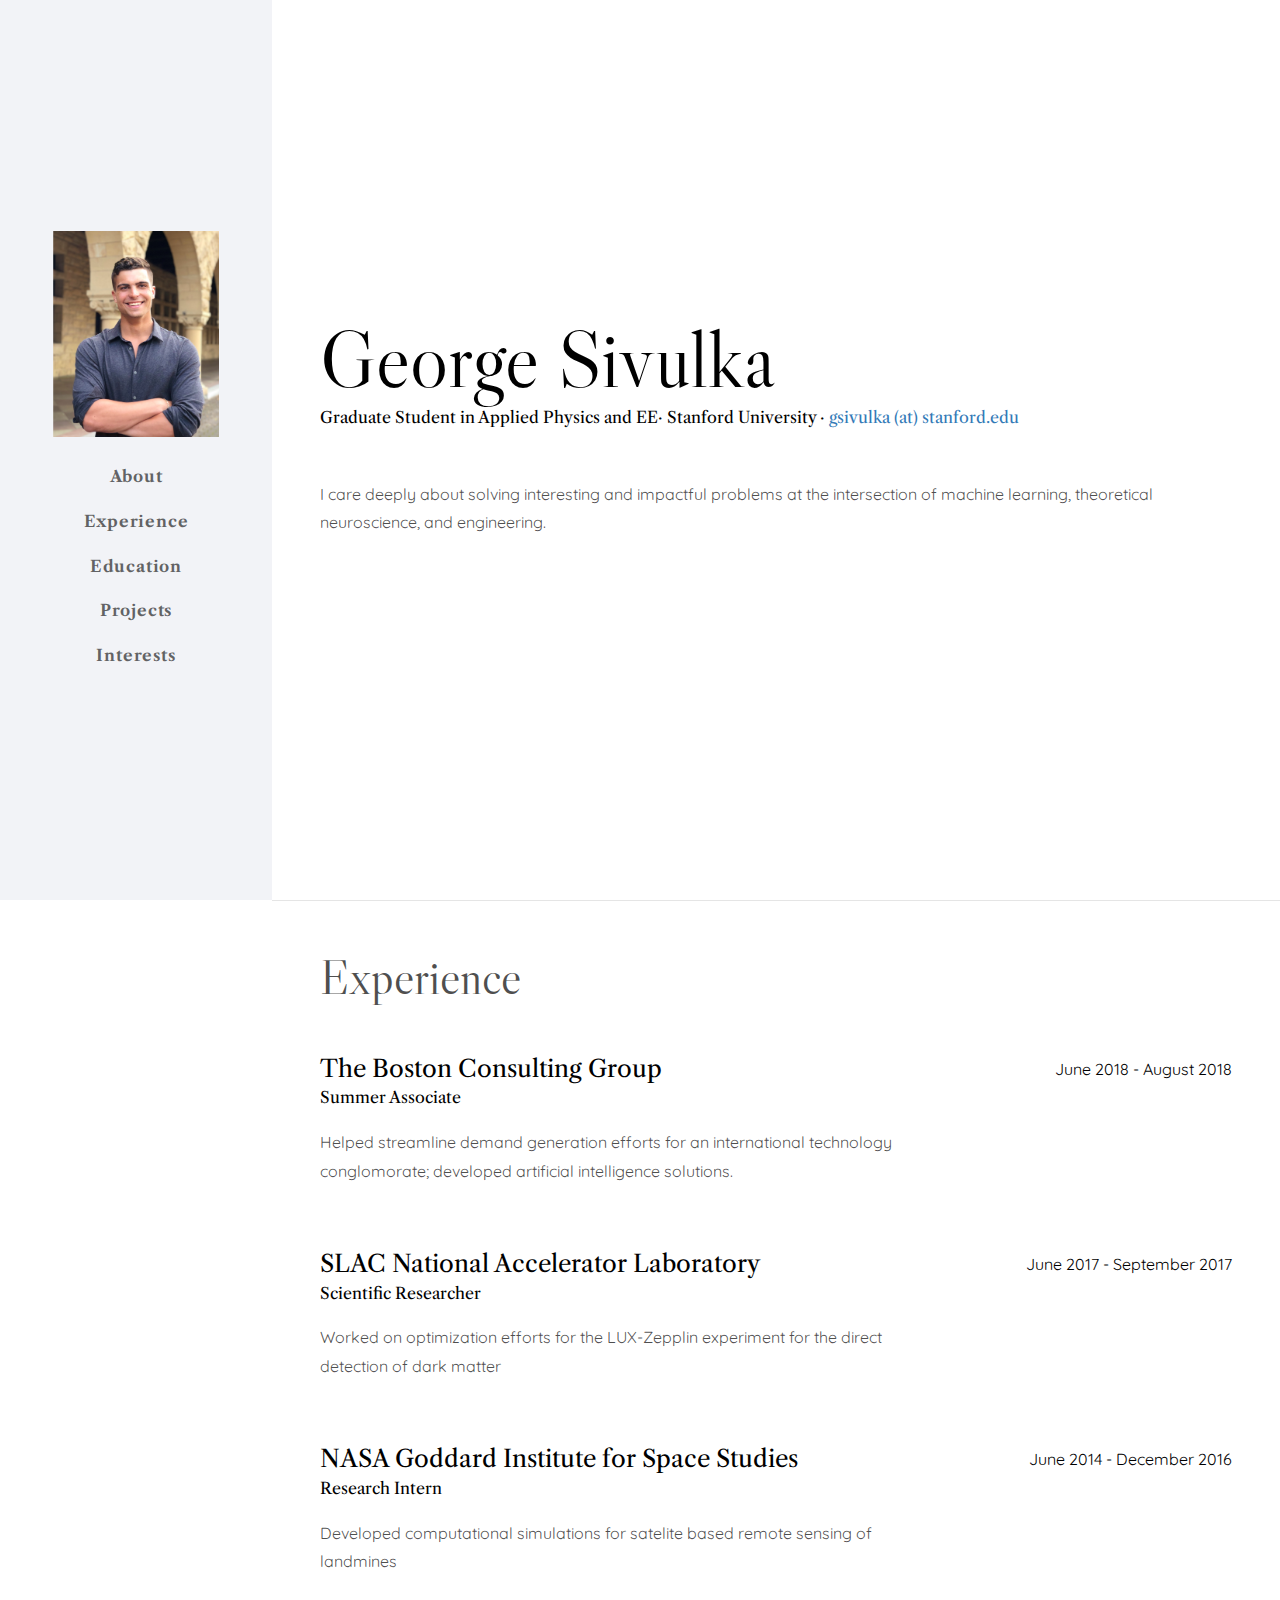
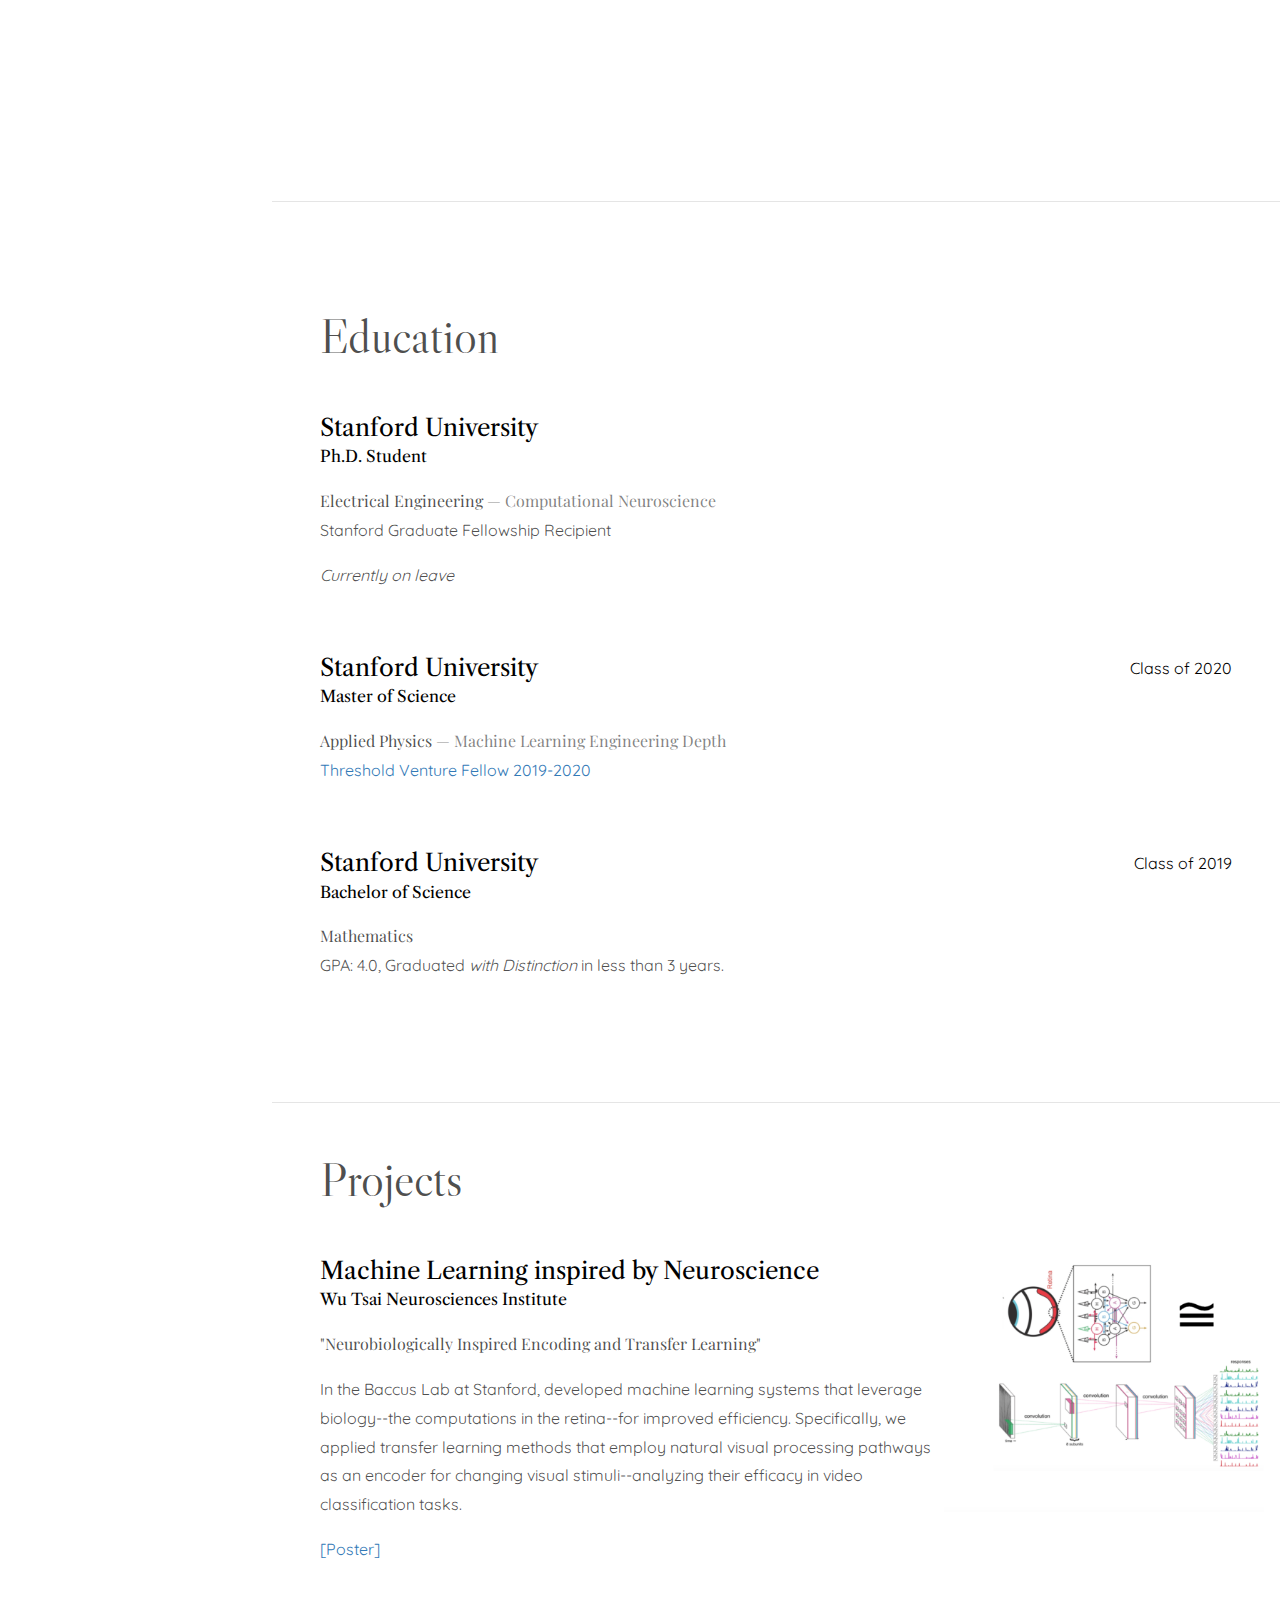
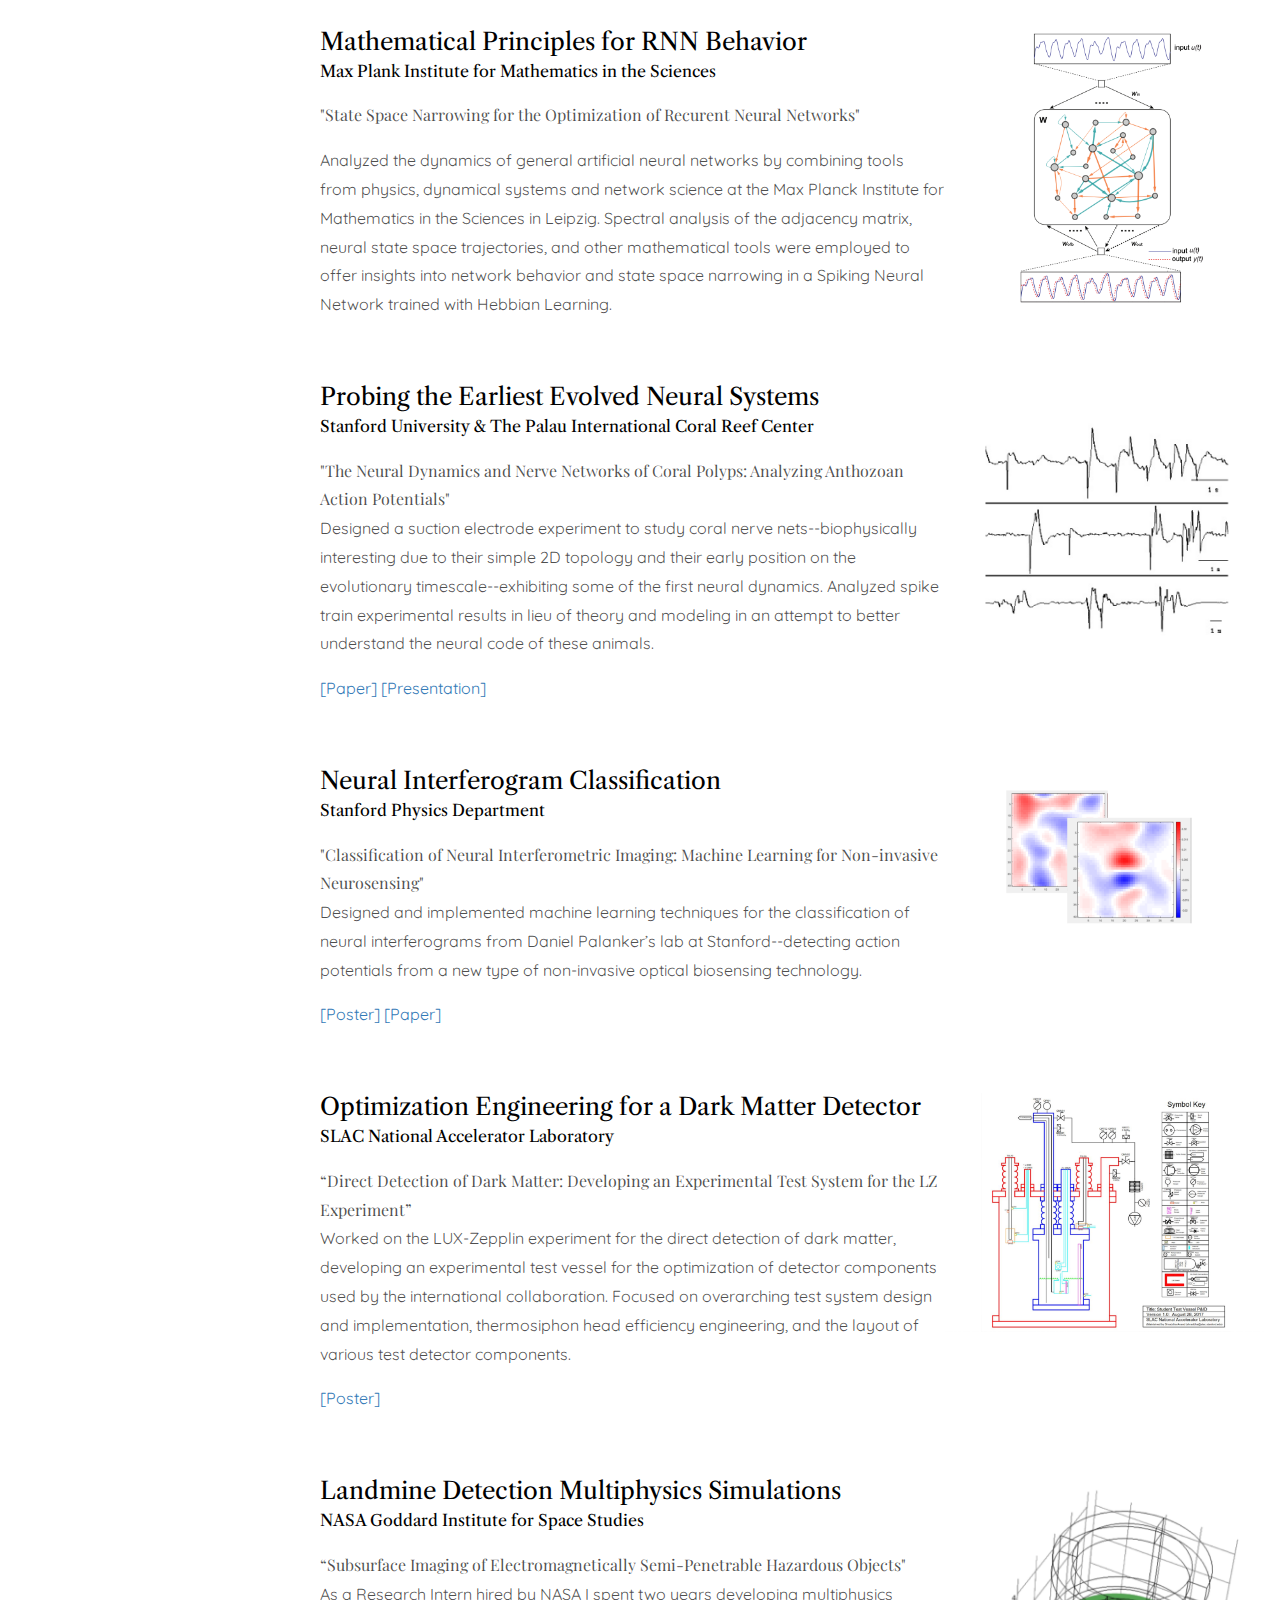
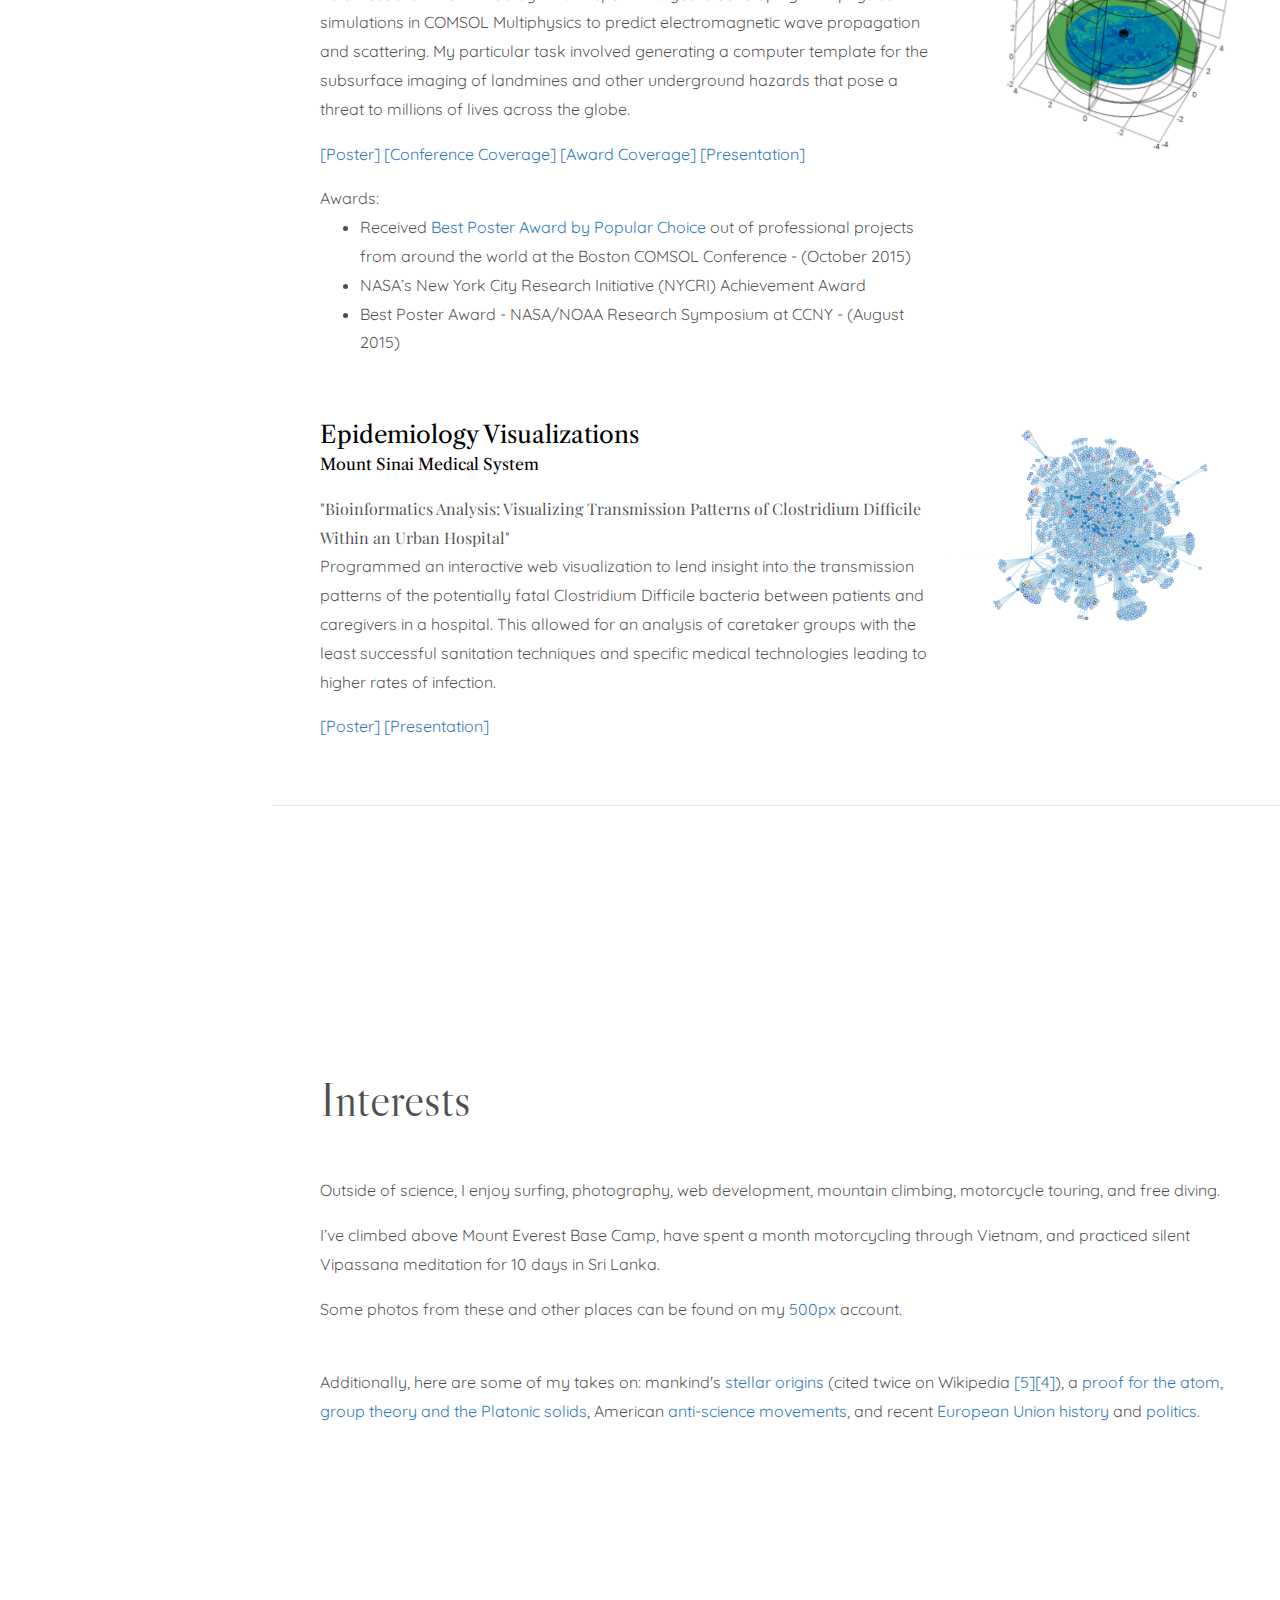
==== commit 4fccb654: "Adults don't use incredible - Fertik" ====
--- a/index.html
+++ b/index.html
@@ -529,7 +529,7 @@
     <section class="resume-section p-3 p-lg-5 d-flex align-items-center" id="interests">
       <div class="w-100">
         <h2 class="mb-5">Interests</h2>
-        <p>Outside of science, I’m incredibly passionate about surfing, photography, web development, mountain climbing, motorcycle touring, and free diving. </p><p> I’ve climbed above Mount Everest Base Camp, have spent a month motorcycling through Vietnam, and practiced silent Vipassana meditation for 10 days in Sri Lanka. </p>
+        <p>Outside of science, I enjoy surfing, photography, web development, mountain climbing, motorcycle touring, and free diving. </p><p> I’ve climbed above Mount Everest Base Camp, have spent a month motorcycling through Vietnam, and practiced silent Vipassana meditation for 10 days in Sri Lanka. </p>
         <p>Some photos from these and other places can be found on my <a href="https://www.500px.com/sivulka">500px</a> account.</p>
 	<br />
 	<p>Additionally, here are some of my takes on: mankind's <a href="http://large.stanford.edu/courses/2017/ph241/sivulka1/">stellar origins</a> (cited twice on Wikipedia <a href="https://en.wikipedia.org/wiki/S-process">[5]</a><a href="https://en.wikipedia.org/wiki/Paul_W._Merrill">[4]</a>), a <a href="http://large.stanford.edu/courses/2017/ph241/sivulka2/">proof for the atom</a>, <a href="/109.pdf">group theory and the Platonic solids</a>, American <a href="/PWR2.pdf">anti-science movements</a>, and recent <a href="/EU1.pdf">European Union history</a> and <a href="/EU2.pdf">politics</a>.</p>
